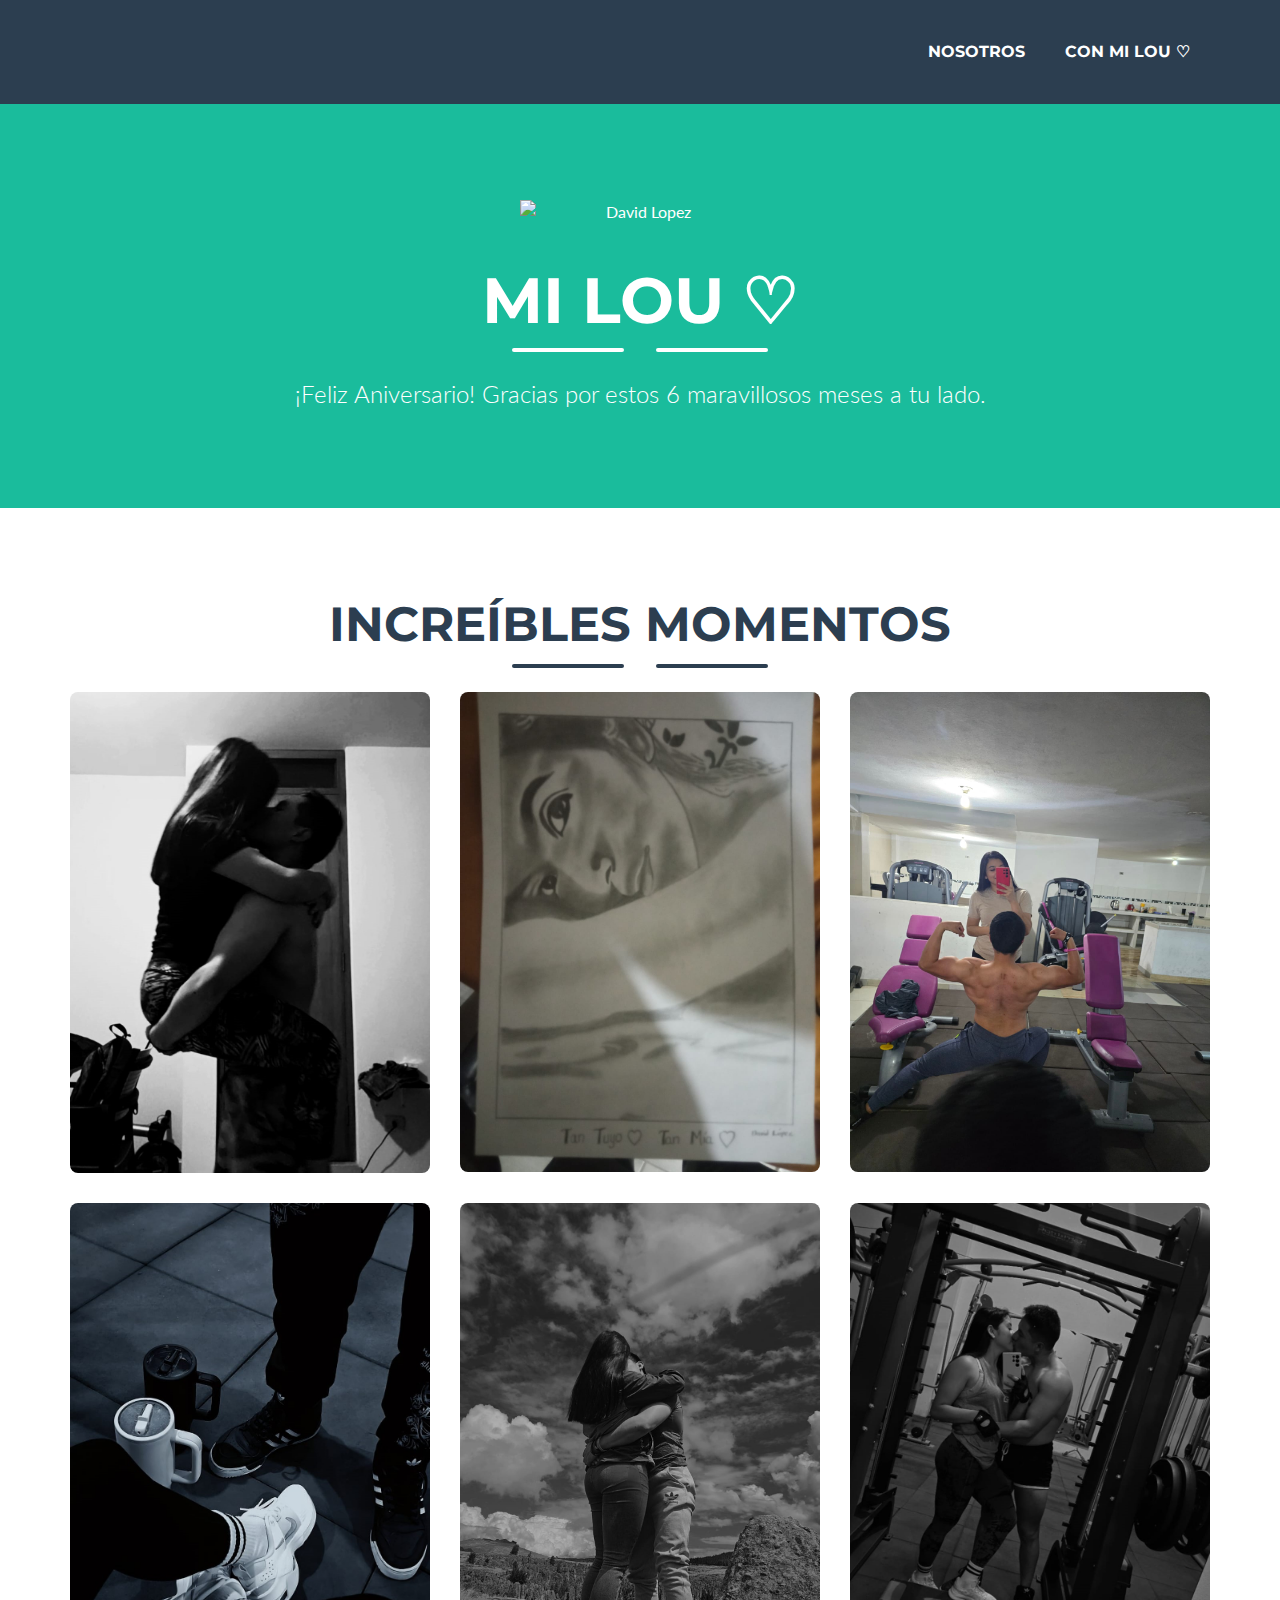
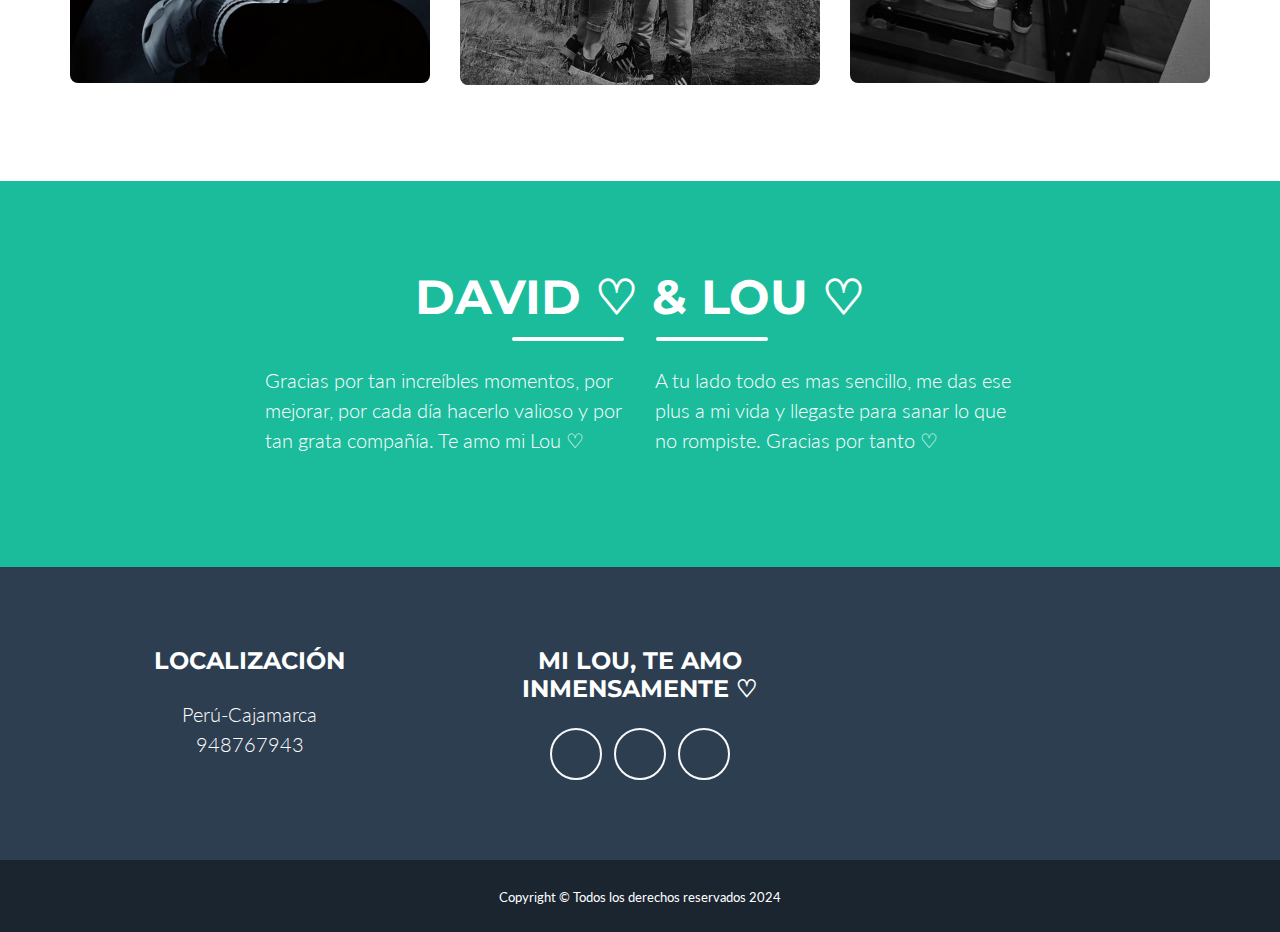
==== index.html @ d14ca283 "Mi Lou" ====
<!DOCTYPE html>
<html>

<head>
    <meta charset="utf-8">
    <meta http-equiv="X-UA-Compatible" content="IE=edge">
    <title>Mi Lou ♡</title>
    <meta name="author" content="David Lopez">
    <meta name="description" content="Website para la Asignatura de Ingenieria Web">
    <meta name="viewport" content="width=device-width, initial-scale=1">
    <link rel="stylesheet" href="css//miestilo.css">

    <link rel="stylesheet" href="https://use.fontawesome.com/releases/v5.8.2/css/all.css" integrity="sha384-oS3vJWv+0UjzBfQzYUhtDYW+Pj2yciDJxpsK1OYPAYjqT085Qq/1cq5FLXAZQ7Ay" crossorigin="anonymous">
    <link href="vendor/fontawesome-free/css/all.min.css" rel="stylesheet" type="text/css">
    <link href="https://fonts.googleapis.com/css?family=Montserrat:400,700" rel="stylesheet" type="text/css">
    <link href="https://fonts.googleapis.com/css?family=Lato:400,700,400italic,700italic" rel="stylesheet" type="text/css">


</head>

<body id="page-top">
    <!-- Navigation -->
    <nav class="navbar navbar-expand-lg bg-secondary text-uppercase fixed-top" id="mainNav">
        <div class="container">
            <button class="navbar-toggler navbar-toggler-right text-uppercase font-weight-bold bg-primary text-white rounded" type="button" data-toggle="collapse" data-target="#navbarResponsive" aria-controls="navbarResponsive" aria-expanded="false" aria-label="Toggle navigation">
            Menu
            <i class="fas fa-bars"></i>
          </button>
            <div class="collapse navbar-collapse" id="navbarResponsive">
                <ul class="navbar-nav ml-auto">
                    <li class="nav-item mx-0 mx-lg-1">
                        <a class="nav-link py-3 px-0 px-lg-3 rounded js-scroll-trigger" href="index.html">Nosotros</a>
                    </li>
                    <li class="nav-item mx-0 mx-lg-1">
                        <a class="nav-link py-3 px-0 px-lg-3 rounded js-scroll-trigger" href="sites.html">Con mi Lou ♡</a>
                    </li>
                </ul>
            </div>
        </div>
    </nav>

    <!-- Masthead -->
    <header class="masthead bg-primary text-white text-center">
        <div class="container d-flex align-items-center flex-column">

            <!-- Masthead Avatar Image -->
            <img class="masthead-avatar mb-5" src="images/MiLou.png" alt="David Lopez" title="David Lopez" />

            <!-- Masthead Heading -->
            <h1 class="masthead-heading text-uppercase mb-0">Mi Lou ♡</h1>

            <!-- Icon Divider -->
            <div class="divider-custom divider-light">
                <div class="divider-custom-line"></div>
                <div class="divider-custom-icon">
                    <i class="fas fa-star"></i>
                </div>
                <div class="divider-custom-line"></div>
            </div>

            <!-- Masthead Subheading -->
            <p class="masthead-subheading font-weight-light mb-0">¡Feliz Aniversario! Gracias por estos 6 maravillosos meses a tu lado.</p>

        </div>
    </header>

    <!-- Portfolio Section -->
    <section class="page-section portfolio" id="portfolio">
        <div class="container">

            <!-- Portfolio Section Heading -->
            <h2 class="page-section-heading text-center text-uppercase text-secondary mb-0">Increíbles Momentos</h2>

            <!-- Icon Divider -->
            <div class="divider-custom">
                <div class="divider-custom-line"></div>
                <div class="divider-custom-icon">
                    <i class="fas fa-star"></i>
                </div>
                <div class="divider-custom-line"></div>
            </div>

            <!-- Portfolio Grid Items -->
            <div class="row">

                <!-- Portfolio Item 1 -->
                <div class="col-md-6 col-lg-4">
                    <div class="portfolio-item mx-auto" data-toggle="modal" data-target="#portfolioModal1">
                        <div class="portfolio-item-caption d-flex align-items-center justify-content-center h-100 w-100">
                            <div class="portfolio-item-caption-content text-center text-white">
                                <i class="fas fa-plus fa-3x"></i>
                            </div>
                        </div>
                        <img class="img-fluid" src="images/portfolio/17.jpeg" alt="">
                    </div>
                </div>

                <!-- Portfolio Item 2 -->
                <div class="col-md-6 col-lg-4">
                    <div class="portfolio-item mx-auto" data-toggle="modal" data-target="#portfolioModal2">
                        <div class="portfolio-item-caption d-flex align-items-center justify-content-center h-100 w-100">
                            <div class="portfolio-item-caption-content text-center text-white">
                                <i class="fas fa-plus fa-3x"></i>
                            </div>
                        </div>
                        <img class="img-fluid" src="images/portfolio/21.jpeg" alt="">
                    </div>
                </div>

                <!-- Portfolio Item 3 -->
                <div class="col-md-6 col-lg-4">
                    <div class="portfolio-item mx-auto" data-toggle="modal" data-target="#portfolioModal3">
                        <div class="portfolio-item-caption d-flex align-items-center justify-content-center h-100 w-100">
                            <div class="portfolio-item-caption-content text-center text-white">
                                <i class="fas fa-plus fa-3x"></i>
                            </div>
                        </div>
                        <img class="img-fluid" src="images/portfolio/19.jpeg" alt="">
                    </div>
                </div>

                <!-- Portfolio Item 4 -->
                <div class="col-md-6 col-lg-4">
                    <div class="portfolio-item mx-auto" data-toggle="modal" data-target="#portfolioModal4">
                        <div class="portfolio-item-caption d-flex align-items-center justify-content-center h-100 w-100">
                            <div class="portfolio-item-caption-content text-center text-white">
                                <i class="fas fa-plus fa-3x"></i>
                            </div>
                        </div>
                        <img class="img-fluid" src="images/portfolio/12.jpeg" alt="">
                    </div>
                </div>

                <!-- Portfolio Item 5 -->
                <div class="col-md-6 col-lg-4">
                    <div class="portfolio-item mx-auto" data-toggle="modal" data-target="#portfolioModal5">
                        <div class="portfolio-item-caption d-flex align-items-center justify-content-center h-100 w-100">
                            <div class="portfolio-item-caption-content text-center text-white">
                                <i class="fas fa-plus fa-3x"></i>
                            </div>
                        </div>
                        <img class="img-fluid" src="images/portfolio/20.jpeg" alt="">
                    </div>
                </div>

                <!-- Portfolio Item 6 -->
                <div class="col-md-6 col-lg-4">
                    <div class="portfolio-item mx-auto" data-toggle="modal" data-target="#portfolioModal6">
                        <div class="portfolio-item-caption d-flex align-items-center justify-content-center h-100 w-100">
                            <div class="portfolio-item-caption-content text-center text-white">
                                <i class="fas fa-plus fa-3x"></i>
                            </div>
                        </div>
                        <img class="img-fluid" src="images/portfolio/14.jpeg" alt="">
                    </div>
                </div>

            </div>
            <!-- /.row -->

        </div>
    </section>

    <!-- About Section -->
    <section class="page-section bg-primary text-white mb-0" id="about">
        <div class="container">

            <!-- About Section Heading -->
            <h2 class="page-section-heading text-center text-uppercase text-white">David ♡ & Lou ♡</h2>

            <!-- Icon Divider -->
            <div class="divider-custom divider-light">
                <div class="divider-custom-line"></div>
                <div class="divider-custom-icon">
                    <i class="fas fa-star"></i>
                </div>
                <div class="divider-custom-line"></div>
            </div>

            <!-- About Section Content -->
            <div class="row">
                <div class="col-lg-4 ml-auto">
                    <p class="lead">Gracias por tan increíbles momentos, por mejorar, por cada día hacerlo valioso y por tan grata compañía. Te amo mi Lou ♡</p>
                </div>
                <div class="col-lg-4 mr-auto">
                    <p class="lead">A tu lado todo es mas sencillo, me das ese plus a mi vida y llegaste para sanar lo que no rompiste. Gracias por tanto ♡</p>
                </div>
            </div>
        </div>
    </section>

    <!-- Footer -->
    <footer class="footer text-center">
        <div class="container">
            <div class="row">

                <!-- Footer Location -->
                <div class="col-lg-4 mb-5 mb-lg-0">
                    <h4 class="text-uppercase mb-4">Localización</h4>
                    <p class="lead mb-0"> <i class="fas fa-map-marker-alt"></i> Perú-Cajamarca
                        <br>948767943</p>
                </div>

                <!-- Footer Social Icons -->
                <div class="col-lg-4 mb-5 mb-lg-0">
                    <h4 class="text-uppercase mb-4">Mi Lou, te amo inmensamente ♡</h4>
                    <a class="btn btn-outline-light btn-social mx-1" href="https://www.facebook.com/share/129z2Wf9Nap/" target="_blank">
                        <i class="fab fa-fw fa-facebook-f"></i>
                    </a>
                    <a class="btn btn-outline-light btn-social mx-1" href="https://www.instagram.com/iamdavelopez/profilecard/?igsh=Zzk2NTEyMWI1aG9h" target="_blank">
                        <i class="fab fa-instagram"></i>
                    </a>
                    <a class="btn btn-outline-light btn-social mx-1" href="https://wa.link/knkn4i" target="_blank">
                        <i class="fab fa-whatsapp"></i>
                    </a>

                </div>
            </div>
        </div>
    </footer>

    <!-- Copyright Section -->
    <section class="copyright py-4 text-center text-white">
        <div class="container">
            <small> Copyright &copy; Todos los derechos reservados 2024</small>
        </div>
    </section>

    <!-- Scroll to Top Button (Only visible on small and extra-small screen sizes) -->
    <div class="scroll-to-top d-lg-none position-fixed ">
        <a class="js-scroll-trigger d-block text-center text-white rounded" href="#page-top">
            <i class="fa fa-chevron-up"></i>
        </a>
    </div>

    <!-- Portfolio Modals -->

    <!-- Portfolio Modal 1 -->
    <div class="portfolio-modal modal fade" id="portfolioModal1" tabindex="-1" role="dialog" aria-labelledby="portfolioModal1Label" aria-hidden="true">
        <div class="modal-dialog modal-xl" role="document">
            <div class="modal-content">
                <button type="button" class="close" data-dismiss="modal" aria-label="Close">
              <span aria-hidden="true">
                <i class="fas fa-times"></i>
              </span>
            </button>
                <div class="modal-body text-center">
                    <div class="container">
                        <div class="row justify-content-center">
                            <div class="col-lg-8">
                                <!-- Portfolio Modal - Title -->
                                <h2 class="portfolio-modal-title text-secondary text-uppercase mb-0">Nuestros momentos</h2>
                                <!-- Icon Divider -->
                                <div class="divider-custom">
                                    <div class="divider-custom-line"></div>
                                    <div class="divider-custom-icon">
                                        <i class="fas fa-star"></i>
                                    </div>
                                    <div class="divider-custom-line"></div>
                                </div>
                                <!-- Portfolio Modal - Image -->
                                <img class="img-fluid rounded mb-5" src="images/portfolio/one.jpeg">
                                <!-- Portfolio Modal - Text -->
                                <p class="mb-5">Llegaste a mi vida para hacerme recordar lo que siempre fuí y te lo agradezco infinitamente, eres lo mas maravilloso que tengo, gracias por hacerme sentir tan especial y por dejarme ser parte de tu vida, el camino es largo pero hagamoslo realidad ♡</p>
                                <button class="btn btn-primary" href="#" data-dismiss="modal">
                      <i class="fas fa-times fa-fw"></i>
                      Close Window
                    </button>
                            </div>
                        </div>
                    </div>
                </div>
            </div>
        </div>
    </div>

    <!-- Portfolio Modal 2 -->
    <div class="portfolio-modal modal fade" id="portfolioModal2" tabindex="-1" role="dialog" aria-labelledby="portfolioModal2Label" aria-hidden="true">
        <div class="modal-dialog modal-xl" role="document">
            <div class="modal-content">
                <button type="button" class="close" data-dismiss="modal" aria-label="Close">
              <span aria-hidden="true">
                <i class="fas fa-times"></i>
              </span>
            </button>
                <div class="modal-body text-center">
                    <div class="container">
                        <div class="row justify-content-center">
                            <div class="col-lg-8">
                                <!-- Portfolio Modal - Title -->
                                <h2 class="portfolio-modal-title text-secondary text-uppercase mb-0">Tu mi fuente de inspiracion</h2>
                                <!-- Icon Divider -->
                                <div class="divider-custom">
                                    <div class="divider-custom-line"></div>
                                    <div class="divider-custom-icon">
                                        <i class="fas fa-star"></i>
                                    </div>
                                    <div class="divider-custom-line"></div>
                                </div>
                                <!-- Portfolio Modal - Image -->
                                <img class="img-fluid rounded mb-5" src="images/portfolio/two.jpeg" alt="">
                                <!-- Portfolio Modal - Text -->
                                <p class="mb-5">Gracias por ser la mujer que me motiva a ser mejor persona, mejor ser humano, contigo todo me parece sencillo, fácil. Me siento indestructible y con muchas ganas de mejorar en todo aspecto, tu eres mi fuente de inspiración mi Lou ♡</p>
                                <button class="btn btn-primary" href="#" data-dismiss="modal">
                      <i class="fas fa-times fa-fw"></i>
                      Close Window
                    </button>
                            </div>
                        </div>
                    </div>
                </div>
            </div>
        </div>
    </div>

    <!-- Portfolio Modal 3 -->
    <div class="portfolio-modal modal fade" id="portfolioModal3" tabindex="-1" role="dialog" aria-labelledby="portfolioModal3Label" aria-hidden="true">
        <div class="modal-dialog modal-xl" role="document">
            <div class="modal-content">
                <button type="button" class="close" data-dismiss="modal" aria-label="Close">
              <span aria-hidden="true">
                <i class="fas fa-times"></i>
              </span>
            </button>
                <div class="modal-body text-center">
                    <div class="container">
                        <div class="row justify-content-center">
                            <div class="col-lg-8">
                                <!-- Portfolio Modal - Title -->
                                <h2 class="portfolio-modal-title text-secondary text-uppercase mb-0">Entrenar juntos </h2>
                                <!-- Icon Divider -->
                                <div class="divider-custom">
                                    <div class="divider-custom-line"></div>
                                    <div class="divider-custom-icon">
                                        <i class="fas fa-star"></i>
                                    </div>
                                    <div class="divider-custom-line"></div>
                                </div>
                                <!-- Portfolio Modal - Image -->
                                <img class="img-fluid rounded mb-5" src="images/portfolio/13.jpeg" alt="">
                                <!-- Portfolio Modal - Text -->
                                <p class="mb-5">Nuestro mayor leguaje de amor es apoyarnos en cada entrenamiento, sacar esa repeticion extra, exigirnos para dar lo mejor de nosotros, 
                                    cuidar al máximo la técnica de nuestros ejercicios para que cada día que pasa obtengamos esos resultados tan ansiados y nos miremos en el espejo 
                                    orgullosos de lo que estamos consiguiendo. Por mas infinito meses de entrenamiento a tu lado mi bebé ♡</p>
                                <button class="btn btn-primary" href="#" data-dismiss="modal">
                      <i class="fas fa-times fa-fw"></i>
                      Close Window
                    </button>
                            </div>
                        </div>
                    </div>
                </div>
            </div>
        </div>
    </div>

    <!-- Portfolio Modal 4 -->
    <div class="portfolio-modal modal fade" id="portfolioModal4" tabindex="-1" role="dialog" aria-labelledby="portfolioModal4Label" aria-hidden="true">
        <div class="modal-dialog modal-xl" role="document">
            <div class="modal-content">
                <button type="button" class="close" data-dismiss="modal" aria-label="Close">
              <span aria-hidden="true">
                <i class="fas fa-times"></i>
              </span>
            </button>
                <div class="modal-body text-center">
                    <div class="container">
                        <div class="row justify-content-center">
                            <div class="col-lg-8">
                                <!-- Portfolio Modal - Title -->
                                <h2 class="portfolio-modal-title text-secondary text-uppercase mb-0">Nuestras conversaciones </h2>
                                <!-- Icon Divider -->
                                <div class="divider-custom">
                                    <div class="divider-custom-line"></div>
                                    <div class="divider-custom-icon">
                                        <i class="fas fa-star"></i>
                                    </div>
                                    <div class="divider-custom-line"></div>
                                </div>
                                <!-- Portfolio Modal - Image -->
                                <img class="img-fluid rounded mb-5" src="images/portfolio/three.jpeg" alt="">
                                <!-- Portfolio Modal - Text -->
                                <p class="mb-5">Hablar contigo es paz y tranqulidad para el alma, ver como vamos consiguiendo esa 
                                    confianza para hablar de absolutamente todo, reirnos y sobre todo manejar de la mejor manera 
                                nuestros mini problemas, siempre te pediré que hables conmigo, que no te aisles, al contrario yo 
                            estaré siempre para escucharte, para explicarte absolutamente todo, quiero que tengas esa paz, esa tranquilidad
                        y ese buen humor que te caracteriza, merecemos muchas cosas bonitas, porque las buenas personas como nosotros
                    tambien merecemos ser felices ♡</p>
                                <button class="btn btn-primary" href="#" data-dismiss="modal">
                      <i class="fas fa-times fa-fw"></i>
                      Close Window
                    </button>
                            </div>
                        </div>
                    </div>
                </div>
            </div>
        </div>
    </div>

    <!-- Portfolio Modal 5 -->
    <div class="portfolio-modal modal fade" id="portfolioModal5" tabindex="-1" role="dialog" aria-labelledby="portfolioModal5Label" aria-hidden="true">
        <div class="modal-dialog modal-xl" role="document">
            <div class="modal-content">
                <button type="button" class="close" data-dismiss="modal" aria-label="Close">
              <span aria-hidden="true">
                <i class="fas fa-times"></i>
              </span>
            </button>
                <div class="modal-body text-center">
                    <div class="container">
                        <div class="row justify-content-center">
                            <div class="col-lg-8">
                                <!-- Portfolio Modal - Title -->
                                <h2 class="portfolio-modal-title text-secondary text-uppercase mb-0">Nuestros Paseos</h2>
                                <!-- Icon Divider -->
                                <div class="divider-custom">
                                    <div class="divider-custom-line"></div>
                                    <div class="divider-custom-icon">
                                        <i class="fas fa-star"></i>
                                    </div>
                                    <div class="divider-custom-line"></div>
                                </div>
                                <!-- Portfolio Modal - Image -->
                                <img class="img-fluid rounded mb-5" src="images/portfolio/four.jpeg" alt="">
                                <!-- Portfolio Modal - Text -->
                                <p class="mb-5">Cada lugar al que fuimos significa para mí un recuerdo imborrable en mi corazón, cada locura, Cada
                                    momento único y especial a tu lado es un regalo de la vida el cual aprecio y valoro, te amo,
                                gracias por tantos recuerdos bonitos y llenos de aventuras a tu lado y sé que se vendran mas momentos, mas lugares 
                                y mas destinos por conocer ♡</p>
                                <button class="btn btn-primary" href="#" data-dismiss="modal">
                      <i class="fas fa-times fa-fw"></i>
                      Close Window
                    </button>
                            </div>
                        </div>
                    </div>
                </div>
            </div>
        </div>
    </div>

    <!-- Portfolio Modal 6 -->
    <div class="portfolio-modal modal fade" id="portfolioModal6" tabindex="-1" role="dialog" aria-labelledby="portfolioModal6Label" aria-hidden="true">
        <div class="modal-dialog modal-xl" role="document">
            <div class="modal-content">
                <button type="button" class="close" data-dismiss="modal" aria-label="Close">
              <span aria-hidden="true">
                <i class="fas fa-times"></i>
              </span>
            </button>
                <div class="modal-body text-center">
                    <div class="container">
                        <div class="row justify-content-center">
                            <div class="col-lg-8">
                                <!-- Portfolio Modal - Title -->
                                <h2 class="portfolio-modal-title text-secondary text-uppercase mb-0">Somos un equipo</h2>
                                <!-- Icon Divider -->
                                <div class="divider-custom">
                                    <div class="divider-custom-line"></div>
                                    <div class="divider-custom-icon">
                                        <i class="fas fa-star"></i>
                                    </div>
                                    <div class="divider-custom-line"></div>
                                </div>
                                <!-- Portfolio Modal - Image -->
                                <img class="img-fluid rounded mb-5" src="images/portfolio/11.jpeg" alt="">
                                <!-- Portfolio Modal - Text -->
                                <p class="mb-5">Siempre tengamos presente que estaremos para apoyarnos, para motivarnos, para ser el lugar 
                                    seguro del otro, contarnos nuestros problemas, lo que nos aqueja, nuestros mayores miedos, eso nos ayudara 
                                    a no solo estar en los buenos momentos sino tambien en los malos y que la conexion y el vínculo sea mas fuerte.
                                    Gracias por a pesar de todo aún confiar en mí y por el increible e indestructible equipo que formamos, te amo 
                                    hoy y simpre mi amorcito ♡
                                </p>
                                <button class="btn btn-primary" href="#" data-dismiss="modal">
                      <i class="fas fa-times fa-fw"></i>
                      Close Window
                    </button>
                            </div>
                        </div>
                    </div>
                </div>
            </div>
        </div>
    </div>

    <!-- Bootstrap core JavaScript -->
    <script src="vendor/jquery/jquery.min.js"></script>
    <script src="vendor/bootstrap/js/bootstrap.bundle.min.js"></script>

    <!-- Plugin JavaScript -->
    <script src="vendor/jquery-easing/jquery.easing.min.js"></script>

    <!-- Contact Form JavaScript -->
    <script src="js/jqBootstrapValidation.js"></script>
    <script src="js/contact_me.js"></script>

    <!-- Custom scripts for this template -->
    <script src="js/freelancer.min.js"></script>
</body>

</html>
---- css/miestilo.css ----
:root {
    --blue: #007bff;
    --indigo: #6610f2;
    --purple: #6f42c1;
    --pink: #e83e8c;
    --red: #dc3545;
    --orange: #fd7e14;
    --yellow: #ffc107;
    --green: #28a745;
    --teal: #1abc9c;
    --cyan: #17a2b8;
    --white: #fff;
    --gray: #6c757d;
    --gray-dark: #343a40;
    --primary: #1abc9c;
    --secondary: #2c3e50;
    --success: #28a745;
    --info: #17a2b8;
    --warning: #ffc107;
    --danger: #dc3545;
    --light: #f8f9fa;
    --dark: #343a40;
    --breakpoint-xs: 0;
    --breakpoint-sm: 576px;
    --breakpoint-md: 768px;
    --breakpoint-lg: 992px;
    --breakpoint-xl: 1200px;
    --font-family-sans-serif: "Lato", -apple-system, BlinkMacSystemFont, "Segoe UI", Roboto, "Helvetica Neue", Arial, "Noto Sans", sans-serif, "Apple Color Emoji", "Segoe UI Emoji", "Segoe UI Symbol", "Noto Color Emoji";
    --font-family-monospace: SFMono-Regular, Menlo, Monaco, Consolas, "Liberation Mono", "Courier New", monospace;
}

*,
*::after,
*::before {
    box-sizing: border-box;
    -webkit-box-sizing: border-box;
}

body,
html {
    width: 100%;
    height: 100%;
    padding: 0px;
    margin: 0px;
}

html {
    font-family: sans-serif;
    line-height: 1.15;
    -webkit-text-size-adjust: 100%;
    -webkit-tap-highlight-color: rgba(0, 0, 0, 0);
}

article,
aside,
figcaption,
figure,
footer,
header,
hgroup,
main,
nav,
section {
    display: block;
}

body {
    margin: 0;
    font-family: "Lato", -apple-system, BlinkMacSystemFont, "Segoe UI", Roboto, "Helvetica Neue", Arial, "Noto Sans", sans-serif, "Apple Color Emoji", "Segoe UI Emoji", "Segoe UI Symbol", "Noto Color Emoji";
    font-size: 1rem;
    font-weight: 400;
    line-height: 1.5;
    color: #212529;
    text-align: left;
    background-color: #fff;
}

[tabindex="-1"]:focus {
    outline: 0 !important;
}

hr {
    -webkit-box-sizing: content-box;
    box-sizing: content-box;
    height: 0;
    overflow: visible;
}

h1,
h2,
h3,
h4,
h5,
h6 {
    margin-top: 0;
    margin-bottom: 0.5rem;
}

p {
    margin-top: 0;
    margin-bottom: 1rem;
}

abbr[title],
abbr[data-original-title] {
    text-decoration: underline;
    -webkit-text-decoration: underline dotted;
    text-decoration: underline dotted;
    cursor: help;
    border-bottom: 0;
    -webkit-text-decoration-skip-ink: none;
    text-decoration-skip-ink: none;
}

address {
    margin-bottom: 1rem;
    font-style: normal;
    line-height: inherit;
}

ol,
ul,
dl {
    margin-top: 0;
    margin-bottom: 1rem;
}

ol ol,
ul ul,
ol ul,
ul ol {
    margin-bottom: 0;
}

dt {
    font-weight: 700;
}

dd {
    margin-bottom: .5rem;
    margin-left: 0;
}

blockquote {
    margin: 0 0 1rem;
}

b,
strong {
    font-weight: bolder;
}

small {
    font-size: 80%;
}

sub,
sup {
    position: relative;
    font-size: 75%;
    line-height: 0;
    vertical-align: baseline;
}

sub {
    bottom: -.25em;
}

sup {
    top: -.5em;
}

a {
    color: #1abc9c;
    text-decoration: none;
    background-color: transparent;
}

a:hover {
    color: #117964;
    text-decoration: underline;
}

a:not([href]):not([tabindex]) {
    color: inherit;
    text-decoration: none;
}

a:not([href]):not([tabindex]):hover,
a:not([href]):not([tabindex]):focus {
    color: inherit;
    text-decoration: none;
}

a:not([href]):not([tabindex]):focus {
    outline: 0;
}

pre,
code,
kbd,
samp {
    font-family: SFMono-Regular, Menlo, Monaco, Consolas, "Liberation Mono", "Courier New", monospace;
    font-size: 1em;
}

pre {
    margin-top: 0;
    margin-bottom: 1rem;
    overflow: auto;
}

figure {
    margin: 0 0 1rem;
}

img {
    vertical-align: middle;
    border-style: none;
}

svg {
    overflow: hidden;
    vertical-align: middle;
}

table {
    border-collapse: collapse;
}

caption {
    padding-top: 0.75rem;
    padding-bottom: 0.75rem;
    color: #6c757d;
    text-align: left;
    caption-side: bottom;
}

th {
    text-align: inherit;
}

label {
    display: inline-block;
    margin-bottom: 0.5rem;
}

button {
    border-radius: 0;
}

button:focus {
    outline: 1px dotted;
    outline: 5px auto -webkit-focus-ring-color;
}

input,
button,
select,
optgroup,
textarea {
    margin: 0;
    font-family: inherit;
    font-size: inherit;
    line-height: inherit;
}

button,
input {
    overflow: visible;
}

button,
select {
    text-transform: none;
}

select {
    word-wrap: normal;
}

button,
[type="button"],
[type="reset"],
[type="submit"] {
    -webkit-appearance: button;
}

button:not(:disabled),
[type="button"]:not(:disabled),
[type="reset"]:not(:disabled),
[type="submit"]:not(:disabled) {
    cursor: pointer;
}

button::-moz-focus-inner,
[type="button"]::-moz-focus-inner,
[type="reset"]::-moz-focus-inner,
[type="submit"]::-moz-focus-inner {
    padding: 0;
    border-style: none;
}

input[type="radio"],
input[type="checkbox"] {
    -webkit-box-sizing: border-box;
    box-sizing: border-box;
    padding: 0;
}

input[type="date"],
input[type="time"],
input[type="datetime-local"],
input[type="month"] {
    -webkit-appearance: listbox;
}

textarea {
    overflow: auto;
    resize: vertical;
}

fieldset {
    min-width: 0;
    padding: 0;
    margin: 0;
    border: 0;
}

legend {
    display: block;
    width: 100%;
    max-width: 100%;
    padding: 0;
    margin-bottom: .5rem;
    font-size: 1.5rem;
    line-height: inherit;
    color: inherit;
    white-space: normal;
}

progress {
    vertical-align: baseline;
}

[type="number"]::-webkit-inner-spin-button,
[type="number"]::-webkit-outer-spin-button {
    height: auto;
}

[type="search"] {
    outline-offset: -2px;
    -webkit-appearance: none;
}

[type="search"]::-webkit-search-decoration {
    -webkit-appearance: none;
}

 ::-webkit-file-upload-button {
    font: inherit;
    -webkit-appearance: button;
}

output {
    display: inline-block;
}

summary {
    display: list-item;
    cursor: pointer;
}

template {
    display: none;
}

[hidden] {
    display: none !important;
}

h1,
h2,
h3,
h4,
h5,
h6,
.h1,
.h2,
.h3,
.h4,
.h5,
.h6 {
    margin-bottom: 0.5rem;
    font-family: "Montserrat", -apple-system, BlinkMacSystemFont, "Segoe UI", Roboto, "Helvetica Neue", Arial, "Noto Sans", sans-serif, "Apple Color Emoji", "Segoe UI Emoji", "Segoe UI Symbol", "Noto Color Emoji";
    font-weight: 700;
    line-height: 1.2;
}

h1,
.h1 {
    font-size: 2.5rem;
}

h2,
.h2 {
    font-size: 2rem;
}

h3,
.h3 {
    font-size: 1.75rem;
}

h4,
.h4 {
    font-size: 1.5rem;
}

h5,
.h5 {
    font-size: 1.25rem;
}

h6,
.h6 {
    font-size: 1rem;
}

.lead {
    font-size: 1.25rem;
    font-weight: 300;
}

.display-1 {
    font-size: 6rem;
    font-weight: 300;
    line-height: 1.2;
}

.display-2 {
    font-size: 5.5rem;
    font-weight: 300;
    line-height: 1.2;
}

.display-3 {
    font-size: 4.5rem;
    font-weight: 300;
    line-height: 1.2;
}

.display-4 {
    font-size: 3.5rem;
    font-weight: 300;
    line-height: 1.2;
}

hr {
    margin-top: 1rem;
    margin-bottom: 1rem;
    border: 0;
    border-top: 0.125rem solid rgba(0, 0, 0, 0.1);
}

small,
.small {
    font-size: 80%;
    font-weight: 400;
}

mark,
.mark {
    padding: 0.2em;
    background-color: #fcf8e3;
}

.list-unstyled {
    padding-left: 0;
    list-style: none;
}

.list-inline {
    padding-left: 0;
    list-style: none;
}

.list-inline-item {
    display: inline-block;
}

.list-inline-item:not(:last-child) {
    margin-right: 0.5rem;
}

.initialism {
    font-size: 90%;
    text-transform: uppercase;
}

.blockquote {
    margin-bottom: 1rem;
    font-size: 1.25rem;
}

.blockquote-footer {
    display: block;
    font-size: 80%;
    color: #6c757d;
}

.blockquote-footer::before {
    content: "\2014\00A0";
}

.img-fluid {
    max-width: 100%;
    height: auto;
}

.img-thumbnail {
    padding: 0.25rem;
    background-color: #fff;
    border: 0.125rem solid #dee2e6;
    border-radius: 0.5rem;
    max-width: 100%;
    height: auto;
}

.figure {
    display: inline-block;
}

.figure-img {
    margin-bottom: 0.5rem;
    line-height: 1;
}

.figure-caption {
    font-size: 90%;
    color: #6c757d;
}

code {
    font-size: 87.5%;
    color: #e83e8c;
    word-break: break-word;
}

a>code {
    color: inherit;
}

kbd {
    padding: 0.2rem 0.4rem;
    font-size: 87.5%;
    color: #fff;
    background-color: #212529;
    border-radius: 0.25rem;
}

kbd kbd {
    padding: 0;
    font-size: 100%;
    font-weight: 700;
}

pre {
    display: block;
    font-size: 87.5%;
    color: #212529;
}

pre code {
    font-size: inherit;
    color: inherit;
    word-break: normal;
}

.pre-scrollable {
    max-height: 340px;
    overflow-y: scroll;
}

.container {
    width: 100%;
    padding-right: 15px;
    padding-left: 15px;
    margin-right: auto;
    margin-left: auto;
}

@media (min-width: 576px) {
    .container {
        max-width: 540px;
    }
}

@media (min-width: 768px) {
    .container {
        max-width: 720px;
    }
}

@media (min-width: 992px) {
    .container {
        max-width: 960px;
    }
}

@media (min-width: 1200px) {
    .container {
        max-width: 1140px;
    }
}

.container-fluid {
    width: 100%;
    padding-right: 15px;
    padding-left: 15px;
    margin-right: auto;
    margin-left: auto;
}

.row {
    display: -webkit-box;
    display: -ms-flexbox;
    display: flex;
    -ms-flex-wrap: wrap;
    flex-wrap: wrap;
    margin-right: -15px;
    margin-left: -15px;
}

.no-gutters {
    margin-right: 0;
    margin-left: 0;
}

.no-gutters>.col,
.no-gutters>[class*="col-"] {
    padding-right: 0;
    padding-left: 0;
}

.col-1,
.col-2,
.col-3,
.col-4,
.col-5,
.col-6,
.col-7,
.col-8,
.col-9,
.col-10,
.col-11,
.col-12,
.col,
.col-auto,
.col-sm-1,
.col-sm-2,
.col-sm-3,
.col-sm-4,
.col-sm-5,
.col-sm-6,
.col-sm-7,
.col-sm-8,
.col-sm-9,
.col-sm-10,
.col-sm-11,
.col-sm-12,
.col-sm,
.col-sm-auto,
.col-md-1,
.col-md-2,
.col-md-3,
.col-md-4,
.col-md-5,
.col-md-6,
.col-md-7,
.col-md-8,
.col-md-9,
.col-md-10,
.col-md-11,
.col-md-12,
.col-md,
.col-md-auto,
.col-lg-1,
.col-lg-2,
.col-lg-3,
.col-lg-4,
.col-lg-5,
.col-lg-6,
.col-lg-7,
.col-lg-8,
.col-lg-9,
.col-lg-10,
.col-lg-11,
.col-lg-12,
.col-lg,
.col-lg-auto,
.col-xl-1,
.col-xl-2,
.col-xl-3,
.col-xl-4,
.col-xl-5,
.col-xl-6,
.col-xl-7,
.col-xl-8,
.col-xl-9,
.col-xl-10,
.col-xl-11,
.col-xl-12,
.col-xl,
.col-xl-auto {
    position: relative;
    width: 100%;
    padding-right: 15px;
    padding-left: 15px;
}

.col {
    -ms-flex-preferred-size: 0;
    flex-basis: 0;
    -webkit-box-flex: 1;
    -ms-flex-positive: 1;
    flex-grow: 1;
    max-width: 100%;
}

.col-auto {
    -webkit-box-flex: 0;
    -ms-flex: 0 0 auto;
    flex: 0 0 auto;
    width: auto;
    max-width: 100%;
}

.col-1 {
    -webkit-box-flex: 0;
    -ms-flex: 0 0 8.33333%;
    flex: 0 0 8.33333%;
    max-width: 8.33333%;
}

.col-2 {
    -webkit-box-flex: 0;
    -ms-flex: 0 0 16.66667%;
    flex: 0 0 16.66667%;
    max-width: 16.66667%;
}

.col-3 {
    -webkit-box-flex: 0;
    -ms-flex: 0 0 25%;
    flex: 0 0 25%;
    max-width: 25%;
}

.col-4 {
    -webkit-box-flex: 0;
    -ms-flex: 0 0 33.33333%;
    flex: 0 0 33.33333%;
    max-width: 33.33333%;
}

.col-5 {
    -webkit-box-flex: 0;
    -ms-flex: 0 0 41.66667%;
    flex: 0 0 41.66667%;
    max-width: 41.66667%;
}

.col-6 {
    -webkit-box-flex: 0;
    -ms-flex: 0 0 50%;
    flex: 0 0 50%;
    max-width: 50%;
}

.col-7 {
    -webkit-box-flex: 0;
    -ms-flex: 0 0 58.33333%;
    flex: 0 0 58.33333%;
    max-width: 58.33333%;
}

.col-8 {
    -webkit-box-flex: 0;
    -ms-flex: 0 0 66.66667%;
    flex: 0 0 66.66667%;
    max-width: 66.66667%;
}

.col-9 {
    -webkit-box-flex: 0;
    -ms-flex: 0 0 75%;
    flex: 0 0 75%;
    max-width: 75%;
}

.col-10 {
    -webkit-box-flex: 0;
    -ms-flex: 0 0 83.33333%;
    flex: 0 0 83.33333%;
    max-width: 83.33333%;
}

.col-11 {
    -webkit-box-flex: 0;
    -ms-flex: 0 0 91.66667%;
    flex: 0 0 91.66667%;
    max-width: 91.66667%;
}

.col-12 {
    -webkit-box-flex: 0;
    -ms-flex: 0 0 100%;
    flex: 0 0 100%;
    max-width: 100%;
}

.order-first {
    -webkit-box-ordinal-group: 0;
    -ms-flex-order: -1;
    order: -1;
}

.order-last {
    -webkit-box-ordinal-group: 14;
    -ms-flex-order: 13;
    order: 13;
}

.order-0 {
    -webkit-box-ordinal-group: 1;
    -ms-flex-order: 0;
    order: 0;
}

.order-1 {
    -webkit-box-ordinal-group: 2;
    -ms-flex-order: 1;
    order: 1;
}

.order-2 {
    -webkit-box-ordinal-group: 3;
    -ms-flex-order: 2;
    order: 2;
}

.order-3 {
    -webkit-box-ordinal-group: 4;
    -ms-flex-order: 3;
    order: 3;
}

.order-4 {
    -webkit-box-ordinal-group: 5;
    -ms-flex-order: 4;
    order: 4;
}

.order-5 {
    -webkit-box-ordinal-group: 6;
    -ms-flex-order: 5;
    order: 5;
}

.order-6 {
    -webkit-box-ordinal-group: 7;
    -ms-flex-order: 6;
    order: 6;
}

.order-7 {
    -webkit-box-ordinal-group: 8;
    -ms-flex-order: 7;
    order: 7;
}

.order-8 {
    -webkit-box-ordinal-group: 9;
    -ms-flex-order: 8;
    order: 8;
}

.order-9 {
    -webkit-box-ordinal-group: 10;
    -ms-flex-order: 9;
    order: 9;
}

.order-10 {
    -webkit-box-ordinal-group: 11;
    -ms-flex-order: 10;
    order: 10;
}

.order-11 {
    -webkit-box-ordinal-group: 12;
    -ms-flex-order: 11;
    order: 11;
}

.order-12 {
    -webkit-box-ordinal-group: 13;
    -ms-flex-order: 12;
    order: 12;
}

.offset-1 {
    margin-left: 8.33333%;
}

.offset-2 {
    margin-left: 16.66667%;
}

.offset-3 {
    margin-left: 25%;
}

.offset-4 {
    margin-left: 33.33333%;
}

.offset-5 {
    margin-left: 41.66667%;
}

.offset-6 {
    margin-left: 50%;
}

.offset-7 {
    margin-left: 58.33333%;
}

.offset-8 {
    margin-left: 66.66667%;
}

.offset-9 {
    margin-left: 75%;
}

.offset-10 {
    margin-left: 83.33333%;
}

.offset-11 {
    margin-left: 91.66667%;
}

@media (min-width: 576px) {
    .col-sm {
        -ms-flex-preferred-size: 0;
        flex-basis: 0;
        -webkit-box-flex: 1;
        -ms-flex-positive: 1;
        flex-grow: 1;
        max-width: 100%;
    }
    .col-sm-auto {
        -webkit-box-flex: 0;
        -ms-flex: 0 0 auto;
        flex: 0 0 auto;
        width: auto;
        max-width: 100%;
    }
    .col-sm-1 {
        -webkit-box-flex: 0;
        -ms-flex: 0 0 8.33333%;
        flex: 0 0 8.33333%;
        max-width: 8.33333%;
    }
    .col-sm-2 {
        -webkit-box-flex: 0;
        -ms-flex: 0 0 16.66667%;
        flex: 0 0 16.66667%;
        max-width: 16.66667%;
    }
    .col-sm-3 {
        -webkit-box-flex: 0;
        -ms-flex: 0 0 25%;
        flex: 0 0 25%;
        max-width: 25%;
    }
    .col-sm-4 {
        -webkit-box-flex: 0;
        -ms-flex: 0 0 33.33333%;
        flex: 0 0 33.33333%;
        max-width: 33.33333%;
    }
    .col-sm-5 {
        -webkit-box-flex: 0;
        -ms-flex: 0 0 41.66667%;
        flex: 0 0 41.66667%;
        max-width: 41.66667%;
    }
    .col-sm-6 {
        -webkit-box-flex: 0;
        -ms-flex: 0 0 50%;
        flex: 0 0 50%;
        max-width: 50%;
    }
    .col-sm-7 {
        -webkit-box-flex: 0;
        -ms-flex: 0 0 58.33333%;
        flex: 0 0 58.33333%;
        max-width: 58.33333%;
    }
    .col-sm-8 {
        -webkit-box-flex: 0;
        -ms-flex: 0 0 66.66667%;
        flex: 0 0 66.66667%;
        max-width: 66.66667%;
    }
    .col-sm-9 {
        -webkit-box-flex: 0;
        -ms-flex: 0 0 75%;
        flex: 0 0 75%;
        max-width: 75%;
    }
    .col-sm-10 {
        -webkit-box-flex: 0;
        -ms-flex: 0 0 83.33333%;
        flex: 0 0 83.33333%;
        max-width: 83.33333%;
    }
    .col-sm-11 {
        -webkit-box-flex: 0;
        -ms-flex: 0 0 91.66667%;
        flex: 0 0 91.66667%;
        max-width: 91.66667%;
    }
    .col-sm-12 {
        -webkit-box-flex: 0;
        -ms-flex: 0 0 100%;
        flex: 0 0 100%;
        max-width: 100%;
    }
    .order-sm-first {
        -webkit-box-ordinal-group: 0;
        -ms-flex-order: -1;
        order: -1;
    }
    .order-sm-last {
        -webkit-box-ordinal-group: 14;
        -ms-flex-order: 13;
        order: 13;
    }
    .order-sm-0 {
        -webkit-box-ordinal-group: 1;
        -ms-flex-order: 0;
        order: 0;
    }
    .order-sm-1 {
        -webkit-box-ordinal-group: 2;
        -ms-flex-order: 1;
        order: 1;
    }
    .order-sm-2 {
        -webkit-box-ordinal-group: 3;
        -ms-flex-order: 2;
        order: 2;
    }
    .order-sm-3 {
        -webkit-box-ordinal-group: 4;
        -ms-flex-order: 3;
        order: 3;
    }
    .order-sm-4 {
        -webkit-box-ordinal-group: 5;
        -ms-flex-order: 4;
        order: 4;
    }
    .order-sm-5 {
        -webkit-box-ordinal-group: 6;
        -ms-flex-order: 5;
        order: 5;
    }
    .order-sm-6 {
        -webkit-box-ordinal-group: 7;
        -ms-flex-order: 6;
        order: 6;
    }
    .order-sm-7 {
        -webkit-box-ordinal-group: 8;
        -ms-flex-order: 7;
        order: 7;
    }
    .order-sm-8 {
        -webkit-box-ordinal-group: 9;
        -ms-flex-order: 8;
        order: 8;
    }
    .order-sm-9 {
        -webkit-box-ordinal-group: 10;
        -ms-flex-order: 9;
        order: 9;
    }
    .order-sm-10 {
        -webkit-box-ordinal-group: 11;
        -ms-flex-order: 10;
        order: 10;
    }
    .order-sm-11 {
        -webkit-box-ordinal-group: 12;
        -ms-flex-order: 11;
        order: 11;
    }
    .order-sm-12 {
        -webkit-box-ordinal-group: 13;
        -ms-flex-order: 12;
        order: 12;
    }
    .offset-sm-0 {
        margin-left: 0;
    }
    .offset-sm-1 {
        margin-left: 8.33333%;
    }
    .offset-sm-2 {
        margin-left: 16.66667%;
    }
    .offset-sm-3 {
        margin-left: 25%;
    }
    .offset-sm-4 {
        margin-left: 33.33333%;
    }
    .offset-sm-5 {
        margin-left: 41.66667%;
    }
    .offset-sm-6 {
        margin-left: 50%;
    }
    .offset-sm-7 {
        margin-left: 58.33333%;
    }
    .offset-sm-8 {
        margin-left: 66.66667%;
    }
    .offset-sm-9 {
        margin-left: 75%;
    }
    .offset-sm-10 {
        margin-left: 83.33333%;
    }
    .offset-sm-11 {
        margin-left: 91.66667%;
    }
}

@media (min-width: 768px) {
    .col-md {
        -ms-flex-preferred-size: 0;
        flex-basis: 0;
        -webkit-box-flex: 1;
        -ms-flex-positive: 1;
        flex-grow: 1;
        max-width: 100%;
    }
    .col-md-auto {
        -webkit-box-flex: 0;
        -ms-flex: 0 0 auto;
        flex: 0 0 auto;
        width: auto;
        max-width: 100%;
    }
    .col-md-1 {
        -webkit-box-flex: 0;
        -ms-flex: 0 0 8.33333%;
        flex: 0 0 8.33333%;
        max-width: 8.33333%;
    }
    .col-md-2 {
        -webkit-box-flex: 0;
        -ms-flex: 0 0 16.66667%;
        flex: 0 0 16.66667%;
        max-width: 16.66667%;
    }
    .col-md-3 {
        -webkit-box-flex: 0;
        -ms-flex: 0 0 25%;
        flex: 0 0 25%;
        max-width: 25%;
    }
    .col-md-4 {
        -webkit-box-flex: 0;
        -ms-flex: 0 0 33.33333%;
        flex: 0 0 33.33333%;
        max-width: 33.33333%;
    }
    .col-md-5 {
        -webkit-box-flex: 0;
        -ms-flex: 0 0 41.66667%;
        flex: 0 0 41.66667%;
        max-width: 41.66667%;
    }
    .col-md-6 {
        -webkit-box-flex: 0;
        -ms-flex: 0 0 50%;
        flex: 0 0 50%;
        max-width: 50%;
    }
    .col-md-7 {
        -webkit-box-flex: 0;
        -ms-flex: 0 0 58.33333%;
        flex: 0 0 58.33333%;
        max-width: 58.33333%;
    }
    .col-md-8 {
        -webkit-box-flex: 0;
        -ms-flex: 0 0 66.66667%;
        flex: 0 0 66.66667%;
        max-width: 66.66667%;
    }
    .col-md-9 {
        -webkit-box-flex: 0;
        -ms-flex: 0 0 75%;
        flex: 0 0 75%;
        max-width: 75%;
    }
    .col-md-10 {
        -webkit-box-flex: 0;
        -ms-flex: 0 0 83.33333%;
        flex: 0 0 83.33333%;
        max-width: 83.33333%;
    }
    .col-md-11 {
        -webkit-box-flex: 0;
        -ms-flex: 0 0 91.66667%;
        flex: 0 0 91.66667%;
        max-width: 91.66667%;
    }
    .col-md-12 {
        -webkit-box-flex: 0;
        -ms-flex: 0 0 100%;
        flex: 0 0 100%;
        max-width: 100%;
    }
    .order-md-first {
        -webkit-box-ordinal-group: 0;
        -ms-flex-order: -1;
        order: -1;
    }
    .order-md-last {
        -webkit-box-ordinal-group: 14;
        -ms-flex-order: 13;
        order: 13;
    }
    .order-md-0 {
        -webkit-box-ordinal-group: 1;
        -ms-flex-order: 0;
        order: 0;
    }
    .order-md-1 {
        -webkit-box-ordinal-group: 2;
        -ms-flex-order: 1;
        order: 1;
    }
    .order-md-2 {
        -webkit-box-ordinal-group: 3;
        -ms-flex-order: 2;
        order: 2;
    }
    .order-md-3 {
        -webkit-box-ordinal-group: 4;
        -ms-flex-order: 3;
        order: 3;
    }
    .order-md-4 {
        -webkit-box-ordinal-group: 5;
        -ms-flex-order: 4;
        order: 4;
    }
    .order-md-5 {
        -webkit-box-ordinal-group: 6;
        -ms-flex-order: 5;
        order: 5;
    }
    .order-md-6 {
        -webkit-box-ordinal-group: 7;
        -ms-flex-order: 6;
        order: 6;
    }
    .order-md-7 {
        -webkit-box-ordinal-group: 8;
        -ms-flex-order: 7;
        order: 7;
    }
    .order-md-8 {
        -webkit-box-ordinal-group: 9;
        -ms-flex-order: 8;
        order: 8;
    }
    .order-md-9 {
        -webkit-box-ordinal-group: 10;
        -ms-flex-order: 9;
        order: 9;
    }
    .order-md-10 {
        -webkit-box-ordinal-group: 11;
        -ms-flex-order: 10;
        order: 10;
    }
    .order-md-11 {
        -webkit-box-ordinal-group: 12;
        -ms-flex-order: 11;
        order: 11;
    }
    .order-md-12 {
        -webkit-box-ordinal-group: 13;
        -ms-flex-order: 12;
        order: 12;
    }
    .offset-md-0 {
        margin-left: 0;
    }
    .offset-md-1 {
        margin-left: 8.33333%;
    }
    .offset-md-2 {
        margin-left: 16.66667%;
    }
    .offset-md-3 {
        margin-left: 25%;
    }
    .offset-md-4 {
        margin-left: 33.33333%;
    }
    .offset-md-5 {
        margin-left: 41.66667%;
    }
    .offset-md-6 {
        margin-left: 50%;
    }
    .offset-md-7 {
        margin-left: 58.33333%;
    }
    .offset-md-8 {
        margin-left: 66.66667%;
    }
    .offset-md-9 {
        margin-left: 75%;
    }
    .offset-md-10 {
        margin-left: 83.33333%;
    }
    .offset-md-11 {
        margin-left: 91.66667%;
    }
}

@media (min-width: 992px) {
    .col-lg {
        -ms-flex-preferred-size: 0;
        flex-basis: 0;
        -webkit-box-flex: 1;
        -ms-flex-positive: 1;
        flex-grow: 1;
        max-width: 100%;
    }
    .col-lg-auto {
        -webkit-box-flex: 0;
        -ms-flex: 0 0 auto;
        flex: 0 0 auto;
        width: auto;
        max-width: 100%;
    }
    .col-lg-1 {
        -webkit-box-flex: 0;
        -ms-flex: 0 0 8.33333%;
        flex: 0 0 8.33333%;
        max-width: 8.33333%;
    }
    .col-lg-2 {
        -webkit-box-flex: 0;
        -ms-flex: 0 0 16.66667%;
        flex: 0 0 16.66667%;
        max-width: 16.66667%;
    }
    .col-lg-3 {
        -webkit-box-flex: 0;
        -ms-flex: 0 0 25%;
        flex: 0 0 25%;
        max-width: 25%;
    }
    .col-lg-4 {
        -webkit-box-flex: 0;
        -ms-flex: 0 0 33.33333%;
        flex: 0 0 33.33333%;
        max-width: 33.33333%;
    }
    .col-lg-5 {
        -webkit-box-flex: 0;
        -ms-flex: 0 0 41.66667%;
        flex: 0 0 41.66667%;
        max-width: 41.66667%;
    }
    .col-lg-6 {
        -webkit-box-flex: 0;
        -ms-flex: 0 0 50%;
        flex: 0 0 50%;
        max-width: 50%;
    }
    .col-lg-7 {
        -webkit-box-flex: 0;
        -ms-flex: 0 0 58.33333%;
        flex: 0 0 58.33333%;
        max-width: 58.33333%;
    }
    .col-lg-8 {
        -webkit-box-flex: 0;
        -ms-flex: 0 0 66.66667%;
        flex: 0 0 66.66667%;
        max-width: 66.66667%;
    }
    .col-lg-9 {
        -webkit-box-flex: 0;
        -ms-flex: 0 0 75%;
        flex: 0 0 75%;
        max-width: 75%;
    }
    .col-lg-10 {
        -webkit-box-flex: 0;
        -ms-flex: 0 0 83.33333%;
        flex: 0 0 83.33333%;
        max-width: 83.33333%;
    }
    .col-lg-11 {
        -webkit-box-flex: 0;
        -ms-flex: 0 0 91.66667%;
        flex: 0 0 91.66667%;
        max-width: 91.66667%;
    }
    .col-lg-12 {
        -webkit-box-flex: 0;
        -ms-flex: 0 0 100%;
        flex: 0 0 100%;
        max-width: 100%;
    }
    .order-lg-first {
        -webkit-box-ordinal-group: 0;
        -ms-flex-order: -1;
        order: -1;
    }
    .order-lg-last {
        -webkit-box-ordinal-group: 14;
        -ms-flex-order: 13;
        order: 13;
    }
    .order-lg-0 {
        -webkit-box-ordinal-group: 1;
        -ms-flex-order: 0;
        order: 0;
    }
    .order-lg-1 {
        -webkit-box-ordinal-group: 2;
        -ms-flex-order: 1;
        order: 1;
    }
    .order-lg-2 {
        -webkit-box-ordinal-group: 3;
        -ms-flex-order: 2;
        order: 2;
    }
    .order-lg-3 {
        -webkit-box-ordinal-group: 4;
        -ms-flex-order: 3;
        order: 3;
    }
    .order-lg-4 {
        -webkit-box-ordinal-group: 5;
        -ms-flex-order: 4;
        order: 4;
    }
    .order-lg-5 {
        -webkit-box-ordinal-group: 6;
        -ms-flex-order: 5;
        order: 5;
    }
    .order-lg-6 {
        -webkit-box-ordinal-group: 7;
        -ms-flex-order: 6;
        order: 6;
    }
    .order-lg-7 {
        -webkit-box-ordinal-group: 8;
        -ms-flex-order: 7;
        order: 7;
    }
    .order-lg-8 {
        -webkit-box-ordinal-group: 9;
        -ms-flex-order: 8;
        order: 8;
    }
    .order-lg-9 {
        -webkit-box-ordinal-group: 10;
        -ms-flex-order: 9;
        order: 9;
    }
    .order-lg-10 {
        -webkit-box-ordinal-group: 11;
        -ms-flex-order: 10;
        order: 10;
    }
    .order-lg-11 {
        -webkit-box-ordinal-group: 12;
        -ms-flex-order: 11;
        order: 11;
    }
    .order-lg-12 {
        -webkit-box-ordinal-group: 13;
        -ms-flex-order: 12;
        order: 12;
    }
    .offset-lg-0 {
        margin-left: 0;
    }
    .offset-lg-1 {
        margin-left: 8.33333%;
    }
    .offset-lg-2 {
        margin-left: 16.66667%;
    }
    .offset-lg-3 {
        margin-left: 25%;
    }
    .offset-lg-4 {
        margin-left: 33.33333%;
    }
    .offset-lg-5 {
        margin-left: 41.66667%;
    }
    .offset-lg-6 {
        margin-left: 50%;
    }
    .offset-lg-7 {
        margin-left: 58.33333%;
    }
    .offset-lg-8 {
        margin-left: 66.66667%;
    }
    .offset-lg-9 {
        margin-left: 75%;
    }
    .offset-lg-10 {
        margin-left: 83.33333%;
    }
    .offset-lg-11 {
        margin-left: 91.66667%;
    }
}

@media (min-width: 1200px) {
    .col-xl {
        -ms-flex-preferred-size: 0;
        flex-basis: 0;
        -webkit-box-flex: 1;
        -ms-flex-positive: 1;
        flex-grow: 1;
        max-width: 100%;
    }
    .col-xl-auto {
        -webkit-box-flex: 0;
        -ms-flex: 0 0 auto;
        flex: 0 0 auto;
        width: auto;
        max-width: 100%;
    }
    .col-xl-1 {
        -webkit-box-flex: 0;
        -ms-flex: 0 0 8.33333%;
        flex: 0 0 8.33333%;
        max-width: 8.33333%;
    }
    .col-xl-2 {
        -webkit-box-flex: 0;
        -ms-flex: 0 0 16.66667%;
        flex: 0 0 16.66667%;
        max-width: 16.66667%;
    }
    .col-xl-3 {
        -webkit-box-flex: 0;
        -ms-flex: 0 0 25%;
        flex: 0 0 25%;
        max-width: 25%;
    }
    .col-xl-4 {
        -webkit-box-flex: 0;
        -ms-flex: 0 0 33.33333%;
        flex: 0 0 33.33333%;
        max-width: 33.33333%;
    }
    .col-xl-5 {
        -webkit-box-flex: 0;
        -ms-flex: 0 0 41.66667%;
        flex: 0 0 41.66667%;
        max-width: 41.66667%;
    }
    .col-xl-6 {
        -webkit-box-flex: 0;
        -ms-flex: 0 0 50%;
        flex: 0 0 50%;
        max-width: 50%;
    }
    .col-xl-7 {
        -webkit-box-flex: 0;
        -ms-flex: 0 0 58.33333%;
        flex: 0 0 58.33333%;
        max-width: 58.33333%;
    }
    .col-xl-8 {
        -webkit-box-flex: 0;
        -ms-flex: 0 0 66.66667%;
        flex: 0 0 66.66667%;
        max-width: 66.66667%;
    }
    .col-xl-9 {
        -webkit-box-flex: 0;
        -ms-flex: 0 0 75%;
        flex: 0 0 75%;
        max-width: 75%;
    }
    .col-xl-10 {
        -webkit-box-flex: 0;
        -ms-flex: 0 0 83.33333%;
        flex: 0 0 83.33333%;
        max-width: 83.33333%;
    }
    .col-xl-11 {
        -webkit-box-flex: 0;
        -ms-flex: 0 0 91.66667%;
        flex: 0 0 91.66667%;
        max-width: 91.66667%;
    }
    .col-xl-12 {
        -webkit-box-flex: 0;
        -ms-flex: 0 0 100%;
        flex: 0 0 100%;
        max-width: 100%;
    }
    .order-xl-first {
        -webkit-box-ordinal-group: 0;
        -ms-flex-order: -1;
        order: -1;
    }
    .order-xl-last {
        -webkit-box-ordinal-group: 14;
        -ms-flex-order: 13;
        order: 13;
    }
    .order-xl-0 {
        -webkit-box-ordinal-group: 1;
        -ms-flex-order: 0;
        order: 0;
    }
    .order-xl-1 {
        -webkit-box-ordinal-group: 2;
        -ms-flex-order: 1;
        order: 1;
    }
    .order-xl-2 {
        -webkit-box-ordinal-group: 3;
        -ms-flex-order: 2;
        order: 2;
    }
    .order-xl-3 {
        -webkit-box-ordinal-group: 4;
        -ms-flex-order: 3;
        order: 3;
    }
    .order-xl-4 {
        -webkit-box-ordinal-group: 5;
        -ms-flex-order: 4;
        order: 4;
    }
    .order-xl-5 {
        -webkit-box-ordinal-group: 6;
        -ms-flex-order: 5;
        order: 5;
    }
    .order-xl-6 {
        -webkit-box-ordinal-group: 7;
        -ms-flex-order: 6;
        order: 6;
    }
    .order-xl-7 {
        -webkit-box-ordinal-group: 8;
        -ms-flex-order: 7;
        order: 7;
    }
    .order-xl-8 {
        -webkit-box-ordinal-group: 9;
        -ms-flex-order: 8;
        order: 8;
    }
    .order-xl-9 {
        -webkit-box-ordinal-group: 10;
        -ms-flex-order: 9;
        order: 9;
    }
    .order-xl-10 {
        -webkit-box-ordinal-group: 11;
        -ms-flex-order: 10;
        order: 10;
    }
    .order-xl-11 {
        -webkit-box-ordinal-group: 12;
        -ms-flex-order: 11;
        order: 11;
    }
    .order-xl-12 {
        -webkit-box-ordinal-group: 13;
        -ms-flex-order: 12;
        order: 12;
    }
    .offset-xl-0 {
        margin-left: 0;
    }
    .offset-xl-1 {
        margin-left: 8.33333%;
    }
    .offset-xl-2 {
        margin-left: 16.66667%;
    }
    .offset-xl-3 {
        margin-left: 25%;
    }
    .offset-xl-4 {
        margin-left: 33.33333%;
    }
    .offset-xl-5 {
        margin-left: 41.66667%;
    }
    .offset-xl-6 {
        margin-left: 50%;
    }
    .offset-xl-7 {
        margin-left: 58.33333%;
    }
    .offset-xl-8 {
        margin-left: 66.66667%;
    }
    .offset-xl-9 {
        margin-left: 75%;
    }
    .offset-xl-10 {
        margin-left: 83.33333%;
    }
    .offset-xl-11 {
        margin-left: 91.66667%;
    }
}

.table {
    width: 100%;
    margin-bottom: 1rem;
    color: #212529;
}

.table th,
.table td {
    padding: 0.75rem;
    vertical-align: top;
    border-top: 0.125rem solid #dee2e6;
}

.table thead th {
    vertical-align: bottom;
    border-bottom: 0.25rem solid #dee2e6;
}

.table tbody+tbody {
    border-top: 0.25rem solid #dee2e6;
}

.table-sm th,
.table-sm td {
    padding: 0.3rem;
}

.table-bordered {
    border: 0.125rem solid #dee2e6;
}

.table-bordered th,
.table-bordered td {
    border: 0.125rem solid #dee2e6;
}

.table-bordered thead th,
.table-bordered thead td {
    border-bottom-width: 0.25rem;
}

.table-borderless th,
.table-borderless td,
.table-borderless thead th,
.table-borderless tbody+tbody {
    border: 0;
}

.table-striped tbody tr:nth-of-type(odd) {
    background-color: rgba(0, 0, 0, 0.05);
}

.table-hover tbody tr:hover {
    color: #212529;
    background-color: rgba(0, 0, 0, 0.075);
}

.table-primary,
.table-primary>th,
.table-primary>td {
    background-color: #bfece3;
}

.table-primary th,
.table-primary td,
.table-primary thead th,
.table-primary tbody+tbody {
    border-color: #88dccc;
}

.table-hover .table-primary:hover {
    background-color: #abe6da;
}

.table-hover .table-primary:hover>td,
.table-hover .table-primary:hover>th {
    background-color: #abe6da;
}

.table-secondary,
.table-secondary>th,
.table-secondary>td {
    background-color: #c4c9ce;
}

.table-secondary th,
.table-secondary td,
.table-secondary thead th,
.table-secondary tbody+tbody {
    border-color: #919ba4;
}

.table-hover .table-secondary:hover {
    background-color: #b6bcc2;
}

.table-hover .table-secondary:hover>td,
.table-hover .table-secondary:hover>th {
    background-color: #b6bcc2;
}

.table-success,
.table-success>th,
.table-success>td {
    background-color: #c3e6cb;
}

.table-success th,
.table-success td,
.table-success thead th,
.table-success tbody+tbody {
    border-color: #8fd19e;
}

.table-hover .table-success:hover {
    background-color: #b1dfbb;
}

.table-hover .table-success:hover>td,
.table-hover .table-success:hover>th {
    background-color: #b1dfbb;
}

.table-info,
.table-info>th,
.table-info>td {
    background-color: #bee5eb;
}

.table-info th,
.table-info td,
.table-info thead th,
.table-info tbody+tbody {
    border-color: #86cfda;
}

.table-hover .table-info:hover {
    background-color: #abdde5;
}

.table-hover .table-info:hover>td,
.table-hover .table-info:hover>th {
    background-color: #abdde5;
}

.table-warning,
.table-warning>th,
.table-warning>td {
    background-color: #ffeeba;
}

.table-warning th,
.table-warning td,
.table-warning thead th,
.table-warning tbody+tbody {
    border-color: #ffdf7e;
}

.table-hover .table-warning:hover {
    background-color: #ffe8a1;
}

.table-hover .table-warning:hover>td,
.table-hover .table-warning:hover>th {
    background-color: #ffe8a1;
}

.table-danger,
.table-danger>th,
.table-danger>td {
    background-color: #f5c6cb;
}

.table-danger th,
.table-danger td,
.table-danger thead th,
.table-danger tbody+tbody {
    border-color: #ed969e;
}

.table-hover .table-danger:hover {
    background-color: #f1b0b7;
}

.table-hover .table-danger:hover>td,
.table-hover .table-danger:hover>th {
    background-color: #f1b0b7;
}

.table-light,
.table-light>th,
.table-light>td {
    background-color: #fdfdfe;
}

.table-light th,
.table-light td,
.table-light thead th,
.table-light tbody+tbody {
    border-color: #fbfcfc;
}

.table-hover .table-light:hover {
    background-color: #ececf6;
}

.table-hover .table-light:hover>td,
.table-hover .table-light:hover>th {
    background-color: #ececf6;
}

.table-dark,
.table-dark>th,
.table-dark>td {
    background-color: #c6c8ca;
}

.table-dark th,
.table-dark td,
.table-dark thead th,
.table-dark tbody+tbody {
    border-color: #95999c;
}

.table-hover .table-dark:hover {
    background-color: #b9bbbe;
}

.table-hover .table-dark:hover>td,
.table-hover .table-dark:hover>th {
    background-color: #b9bbbe;
}

.table-active,
.table-active>th,
.table-active>td {
    background-color: rgba(0, 0, 0, 0.075);
}

.table-hover .table-active:hover {
    background-color: rgba(0, 0, 0, 0.075);
}

.table-hover .table-active:hover>td,
.table-hover .table-active:hover>th {
    background-color: rgba(0, 0, 0, 0.075);
}

.table .thead-dark th {
    color: #fff;
    background-color: #343a40;
    border-color: #454d55;
}

.table .thead-light th {
    color: #495057;
    background-color: #e9ecef;
    border-color: #dee2e6;
}

.table-dark {
    color: #fff;
    background-color: #343a40;
}

.table-dark th,
.table-dark td,
.table-dark thead th {
    border-color: #454d55;
}

.table-dark.table-bordered {
    border: 0;
}

.table-dark.table-striped tbody tr:nth-of-type(odd) {
    background-color: rgba(255, 255, 255, 0.05);
}

.table-dark.table-hover tbody tr:hover {
    color: #fff;
    background-color: rgba(255, 255, 255, 0.075);
}

@media (max-width: 575.98px) {
    .table-responsive-sm {
        display: block;
        width: 100%;
        overflow-x: auto;
        -webkit-overflow-scrolling: touch;
    }
    .table-responsive-sm>.table-bordered {
        border: 0;
    }
}

@media (max-width: 767.98px) {
    .table-responsive-md {
        display: block;
        width: 100%;
        overflow-x: auto;
        -webkit-overflow-scrolling: touch;
    }
    .table-responsive-md>.table-bordered {
        border: 0;
    }
}

@media (max-width: 991.98px) {
    .table-responsive-lg {
        display: block;
        width: 100%;
        overflow-x: auto;
        -webkit-overflow-scrolling: touch;
    }
    .table-responsive-lg>.table-bordered {
        border: 0;
    }
}

@media (max-width: 1199.98px) {
    .table-responsive-xl {
        display: block;
        width: 100%;
        overflow-x: auto;
        -webkit-overflow-scrolling: touch;
    }
    .table-responsive-xl>.table-bordered {
        border: 0;
    }
}

.table-responsive {
    display: block;
    width: 100%;
    overflow-x: auto;
    -webkit-overflow-scrolling: touch;
}

.table-responsive>.table-bordered {
    border: 0;
}

.form-control {
    display: block;
    width: 100%;
    height: calc(1.5em + 0.75rem + 0.25rem);
    padding: 0.375rem 0.75rem;
    font-size: 1rem;
    font-weight: 400;
    line-height: 1.5;
    color: #495057;
    background-color: #fff;
    background-clip: padding-box;
    border: 0.125rem solid #ced4da;
    border-radius: 0.5rem;
    -webkit-transition: border-color 0.15s ease-in-out, -webkit-box-shadow 0.15s ease-in-out;
    transition: border-color 0.15s ease-in-out, -webkit-box-shadow 0.15s ease-in-out;
    transition: border-color 0.15s ease-in-out, box-shadow 0.15s ease-in-out;
    transition: border-color 0.15s ease-in-out, box-shadow 0.15s ease-in-out, -webkit-box-shadow 0.15s ease-in-out;
}

@media (prefers-reduced-motion: reduce) {
    .form-control {
        -webkit-transition: none;
        transition: none;
    }
}

.form-control::-ms-expand {
    background-color: transparent;
    border: 0;
}

.form-control:focus {
    color: #495057;
    background-color: #fff;
    border-color: #6bebd1;
    outline: 0;
    -webkit-box-shadow: 0 0 0 0.2rem rgba(26, 188, 156, 0.25);
    box-shadow: 0 0 0 0.2rem rgba(26, 188, 156, 0.25);
}

.form-control::-webkit-input-placeholder {
    color: #6c757d;
    opacity: 1;
}

.form-control::-moz-placeholder {
    color: #6c757d;
    opacity: 1;
}

.form-control:-ms-input-placeholder {
    color: #6c757d;
    opacity: 1;
}

.form-control::-ms-input-placeholder {
    color: #6c757d;
    opacity: 1;
}

.form-control::placeholder {
    color: #6c757d;
    opacity: 1;
}

.form-control:disabled,
.form-control[readonly] {
    background-color: #e9ecef;
    opacity: 1;
}

select.form-control:focus::-ms-value {
    color: #495057;
    background-color: #fff;
}

.form-control-file,
.form-control-range {
    display: block;
    width: 100%;
}

.col-form-label {
    padding-top: calc(0.375rem + 0.125rem);
    padding-bottom: calc(0.375rem + 0.125rem);
    margin-bottom: 0;
    font-size: inherit;
    line-height: 1.5;
}

.col-form-label-lg {
    padding-top: calc(0.5rem + 0.125rem);
    padding-bottom: calc(0.5rem + 0.125rem);
    font-size: 1.25rem;
    line-height: 1.5;
}

.col-form-label-sm {
    padding-top: calc(0.25rem + 0.125rem);
    padding-bottom: calc(0.25rem + 0.125rem);
    font-size: 0.875rem;
    line-height: 1.5;
}

.form-control-plaintext {
    display: block;
    width: 100%;
    padding-top: 0.375rem;
    padding-bottom: 0.375rem;
    margin-bottom: 0;
    line-height: 1.5;
    color: #212529;
    background-color: transparent;
    border: solid transparent;
    border-width: 0.125rem 0;
}

.form-control-plaintext.form-control-sm,
.form-control-plaintext.form-control-lg {
    padding-right: 0;
    padding-left: 0;
}

.form-control-sm {
    height: calc(1.5em + 0.5rem + 0.25rem);
    padding: 0.25rem 0.5rem;
    font-size: 0.875rem;
    line-height: 1.5;
    border-radius: 0.25rem;
}

.form-control-lg {
    height: calc(1.5em + 1rem + 0.25rem);
    padding: 0.5rem 1rem;
    font-size: 1.25rem;
    line-height: 1.5;
    border-radius: 0.75rem;
}

select.form-control[size],
select.form-control[multiple] {
    height: auto;
}

textarea.form-control {
    height: auto;
}

.form-group {
    margin-bottom: 1rem;
}

.form-text {
    display: block;
    margin-top: 0.25rem;
}

.form-row {
    display: -webkit-box;
    display: -ms-flexbox;
    display: flex;
    -ms-flex-wrap: wrap;
    flex-wrap: wrap;
    margin-right: -5px;
    margin-left: -5px;
}

.form-row>.col,
.form-row>[class*="col-"] {
    padding-right: 5px;
    padding-left: 5px;
}

.form-check {
    position: relative;
    display: block;
    padding-left: 1.25rem;
}

.form-check-input {
    position: absolute;
    margin-top: 0.3rem;
    margin-left: -1.25rem;
}

.form-check-input:disabled~.form-check-label {
    color: #6c757d;
}

.form-check-label {
    margin-bottom: 0;
}

.form-check-inline {
    display: -webkit-inline-box;
    display: -ms-inline-flexbox;
    display: inline-flex;
    -webkit-box-align: center;
    -ms-flex-align: center;
    align-items: center;
    padding-left: 0;
    margin-right: 0.75rem;
}

.form-check-inline .form-check-input {
    position: static;
    margin-top: 0;
    margin-right: 0.3125rem;
    margin-left: 0;
}

.valid-feedback {
    display: none;
    width: 100%;
    margin-top: 0.25rem;
    font-size: 80%;
    color: #28a745;
}

.valid-tooltip {
    position: absolute;
    top: 100%;
    z-index: 5;
    display: none;
    max-width: 100%;
    padding: 0.25rem 0.5rem;
    margin-top: .1rem;
    font-size: 0.875rem;
    line-height: 1.5;
    color: #fff;
    background-color: rgba(40, 167, 69, 0.9);
    border-radius: 0.5rem;
}

.was-validated .form-control:valid,
.form-control.is-valid {
    border-color: #28a745;
    padding-right: calc(1.5em + 0.75rem);
    background-image: url("data:image/svg+xml,%3csvg xmlns='http://www.w3.org/2000/svg' viewBox='0 0 8 8'%3e%3cpath fill='%2328a745' d='M2.3 6.73L.6 4.53c-.4-1.04.46-1.4 1.1-.8l1.1 1.4 3.4-3.8c.6-.63 1.6-.27 1.2.7l-4 4.6c-.43.5-.8.4-1.1.1z'/%3e%3c/svg%3e");
    background-repeat: no-repeat;
    background-position: center right calc(0.375em + 0.1875rem);
    background-size: calc(0.75em + 0.375rem) calc(0.75em + 0.375rem);
}

.was-validated .form-control:valid:focus,
.form-control.is-valid:focus {
    border-color: #28a745;
    -webkit-box-shadow: 0 0 0 0.2rem rgba(40, 167, 69, 0.25);
    box-shadow: 0 0 0 0.2rem rgba(40, 167, 69, 0.25);
}

.was-validated .form-control:valid~.valid-feedback,
.was-validated .form-control:valid~.valid-tooltip,
.form-control.is-valid~.valid-feedback,
.form-control.is-valid~.valid-tooltip {
    display: block;
}

.was-validated textarea.form-control:valid,
textarea.form-control.is-valid {
    padding-right: calc(1.5em + 0.75rem);
    background-position: top calc(0.375em + 0.1875rem) right calc(0.375em + 0.1875rem);
}

.was-validated .custom-select:valid,
.custom-select.is-valid {
    border-color: #28a745;
    padding-right: calc((1em + 0.75rem) * 3 / 4 + 1.75rem);
    background: url("data:image/svg+xml,%3csvg xmlns='http://www.w3.org/2000/svg' viewBox='0 0 4 5'%3e%3cpath fill='%23343a40' d='M2 0L0 2h4zm0 5L0 3h4z'/%3e%3c/svg%3e") no-repeat right 0.75rem center/8px 10px, url("data:image/svg+xml,%3csvg xmlns='http://www.w3.org/2000/svg' viewBox='0 0 8 8'%3e%3cpath fill='%2328a745' d='M2.3 6.73L.6 4.53c-.4-1.04.46-1.4 1.1-.8l1.1 1.4 3.4-3.8c.6-.63 1.6-.27 1.2.7l-4 4.6c-.43.5-.8.4-1.1.1z'/%3e%3c/svg%3e") #fff no-repeat center right 1.75rem/calc(0.75em + 0.375rem) calc(0.75em + 0.375rem);
}

.was-validated .custom-select:valid:focus,
.custom-select.is-valid:focus {
    border-color: #28a745;
    -webkit-box-shadow: 0 0 0 0.2rem rgba(40, 167, 69, 0.25);
    box-shadow: 0 0 0 0.2rem rgba(40, 167, 69, 0.25);
}

.was-validated .custom-select:valid~.valid-feedback,
.was-validated .custom-select:valid~.valid-tooltip,
.custom-select.is-valid~.valid-feedback,
.custom-select.is-valid~.valid-tooltip {
    display: block;
}

.was-validated .form-control-file:valid~.valid-feedback,
.was-validated .form-control-file:valid~.valid-tooltip,
.form-control-file.is-valid~.valid-feedback,
.form-control-file.is-valid~.valid-tooltip {
    display: block;
}

.was-validated .form-check-input:valid~.form-check-label,
.form-check-input.is-valid~.form-check-label {
    color: #28a745;
}

.was-validated .form-check-input:valid~.valid-feedback,
.was-validated .form-check-input:valid~.valid-tooltip,
.form-check-input.is-valid~.valid-feedback,
.form-check-input.is-valid~.valid-tooltip {
    display: block;
}

.was-validated .custom-control-input:valid~.custom-control-label,
.custom-control-input.is-valid~.custom-control-label {
    color: #28a745;
}

.was-validated .custom-control-input:valid~.custom-control-label::before,
.custom-control-input.is-valid~.custom-control-label::before {
    border-color: #28a745;
}

.was-validated .custom-control-input:valid~.valid-feedback,
.was-validated .custom-control-input:valid~.valid-tooltip,
.custom-control-input.is-valid~.valid-feedback,
.custom-control-input.is-valid~.valid-tooltip {
    display: block;
}

.was-validated .custom-control-input:valid:checked~.custom-control-label::before,
.custom-control-input.is-valid:checked~.custom-control-label::before {
    border-color: #34ce57;
    background-color: #34ce57;
}

.was-validated .custom-control-input:valid:focus~.custom-control-label::before,
.custom-control-input.is-valid:focus~.custom-control-label::before {
    -webkit-box-shadow: 0 0 0 0.2rem rgba(40, 167, 69, 0.25);
    box-shadow: 0 0 0 0.2rem rgba(40, 167, 69, 0.25);
}

.was-validated .custom-control-input:valid:focus:not(:checked)~.custom-control-label::before,
.custom-control-input.is-valid:focus:not(:checked)~.custom-control-label::before {
    border-color: #28a745;
}

.was-validated .custom-file-input:valid~.custom-file-label,
.custom-file-input.is-valid~.custom-file-label {
    border-color: #28a745;
}

.was-validated .custom-file-input:valid~.valid-feedback,
.was-validated .custom-file-input:valid~.valid-tooltip,
.custom-file-input.is-valid~.valid-feedback,
.custom-file-input.is-valid~.valid-tooltip {
    display: block;
}

.was-validated .custom-file-input:valid:focus~.custom-file-label,
.custom-file-input.is-valid:focus~.custom-file-label {
    border-color: #28a745;
    -webkit-box-shadow: 0 0 0 0.2rem rgba(40, 167, 69, 0.25);
    box-shadow: 0 0 0 0.2rem rgba(40, 167, 69, 0.25);
}

.invalid-feedback {
    display: none;
    width: 100%;
    margin-top: 0.25rem;
    font-size: 80%;
    color: #dc3545;
}

.invalid-tooltip {
    position: absolute;
    top: 100%;
    z-index: 5;
    display: none;
    max-width: 100%;
    padding: 0.25rem 0.5rem;
    margin-top: .1rem;
    font-size: 0.875rem;
    line-height: 1.5;
    color: #fff;
    background-color: rgba(220, 53, 69, 0.9);
    border-radius: 0.5rem;
}

.was-validated .form-control:invalid,
.form-control.is-invalid {
    border-color: #dc3545;
    padding-right: calc(1.5em + 0.75rem);
    background-image: url("data:image/svg+xml,%3csvg xmlns='http://www.w3.org/2000/svg' fill='%23dc3545' viewBox='-2 -2 7 7'%3e%3cpath stroke='%23dc3545' d='M0 0l3 3m0-3L0 3'/%3e%3ccircle r='.5'/%3e%3ccircle cx='3' r='.5'/%3e%3ccircle cy='3' r='.5'/%3e%3ccircle cx='3' cy='3' r='.5'/%3e%3c/svg%3E");
    background-repeat: no-repeat;
    background-position: center right calc(0.375em + 0.1875rem);
    background-size: calc(0.75em + 0.375rem) calc(0.75em + 0.375rem);
}

.was-validated .form-control:invalid:focus,
.form-control.is-invalid:focus {
    border-color: #dc3545;
    -webkit-box-shadow: 0 0 0 0.2rem rgba(220, 53, 69, 0.25);
    box-shadow: 0 0 0 0.2rem rgba(220, 53, 69, 0.25);
}

.was-validated .form-control:invalid~.invalid-feedback,
.was-validated .form-control:invalid~.invalid-tooltip,
.form-control.is-invalid~.invalid-feedback,
.form-control.is-invalid~.invalid-tooltip {
    display: block;
}

.was-validated textarea.form-control:invalid,
textarea.form-control.is-invalid {
    padding-right: calc(1.5em + 0.75rem);
    background-position: top calc(0.375em + 0.1875rem) right calc(0.375em + 0.1875rem);
}

.was-validated .custom-select:invalid,
.custom-select.is-invalid {
    border-color: #dc3545;
    padding-right: calc((1em + 0.75rem) * 3 / 4 + 1.75rem);
    background: url("data:image/svg+xml,%3csvg xmlns='http://www.w3.org/2000/svg' viewBox='0 0 4 5'%3e%3cpath fill='%23343a40' d='M2 0L0 2h4zm0 5L0 3h4z'/%3e%3c/svg%3e") no-repeat right 0.75rem center/8px 10px, url("data:image/svg+xml,%3csvg xmlns='http://www.w3.org/2000/svg' fill='%23dc3545' viewBox='-2 -2 7 7'%3e%3cpath stroke='%23dc3545' d='M0 0l3 3m0-3L0 3'/%3e%3ccircle r='.5'/%3e%3ccircle cx='3' r='.5'/%3e%3ccircle cy='3' r='.5'/%3e%3ccircle cx='3' cy='3' r='.5'/%3e%3c/svg%3E") #fff no-repeat center right 1.75rem/calc(0.75em + 0.375rem) calc(0.75em + 0.375rem);
}

.was-validated .custom-select:invalid:focus,
.custom-select.is-invalid:focus {
    border-color: #dc3545;
    -webkit-box-shadow: 0 0 0 0.2rem rgba(220, 53, 69, 0.25);
    box-shadow: 0 0 0 0.2rem rgba(220, 53, 69, 0.25);
}

.was-validated .custom-select:invalid~.invalid-feedback,
.was-validated .custom-select:invalid~.invalid-tooltip,
.custom-select.is-invalid~.invalid-feedback,
.custom-select.is-invalid~.invalid-tooltip {
    display: block;
}

.was-validated .form-control-file:invalid~.invalid-feedback,
.was-validated .form-control-file:invalid~.invalid-tooltip,
.form-control-file.is-invalid~.invalid-feedback,
.form-control-file.is-invalid~.invalid-tooltip {
    display: block;
}

.was-validated .form-check-input:invalid~.form-check-label,
.form-check-input.is-invalid~.form-check-label {
    color: #dc3545;
}

.was-validated .form-check-input:invalid~.invalid-feedback,
.was-validated .form-check-input:invalid~.invalid-tooltip,
.form-check-input.is-invalid~.invalid-feedback,
.form-check-input.is-invalid~.invalid-tooltip {
    display: block;
}

.was-validated .custom-control-input:invalid~.custom-control-label,
.custom-control-input.is-invalid~.custom-control-label {
    color: #dc3545;
}

.was-validated .custom-control-input:invalid~.custom-control-label::before,
.custom-control-input.is-invalid~.custom-control-label::before {
    border-color: #dc3545;
}

.was-validated .custom-control-input:invalid~.invalid-feedback,
.was-validated .custom-control-input:invalid~.invalid-tooltip,
.custom-control-input.is-invalid~.invalid-feedback,
.custom-control-input.is-invalid~.invalid-tooltip {
    display: block;
}

.was-validated .custom-control-input:invalid:checked~.custom-control-label::before,
.custom-control-input.is-invalid:checked~.custom-control-label::before {
    border-color: #e4606d;
    background-color: #e4606d;
}

.was-validated .custom-control-input:invalid:focus~.custom-control-label::before,
.custom-control-input.is-invalid:focus~.custom-control-label::before {
    -webkit-box-shadow: 0 0 0 0.2rem rgba(220, 53, 69, 0.25);
    box-shadow: 0 0 0 0.2rem rgba(220, 53, 69, 0.25);
}

.was-validated .custom-control-input:invalid:focus:not(:checked)~.custom-control-label::before,
.custom-control-input.is-invalid:focus:not(:checked)~.custom-control-label::before {
    border-color: #dc3545;
}

.was-validated .custom-file-input:invalid~.custom-file-label,
.custom-file-input.is-invalid~.custom-file-label {
    border-color: #dc3545;
}

.was-validated .custom-file-input:invalid~.invalid-feedback,
.was-validated .custom-file-input:invalid~.invalid-tooltip,
.custom-file-input.is-invalid~.invalid-feedback,
.custom-file-input.is-invalid~.invalid-tooltip {
    display: block;
}

.was-validated .custom-file-input:invalid:focus~.custom-file-label,
.custom-file-input.is-invalid:focus~.custom-file-label {
    border-color: #dc3545;
    -webkit-box-shadow: 0 0 0 0.2rem rgba(220, 53, 69, 0.25);
    box-shadow: 0 0 0 0.2rem rgba(220, 53, 69, 0.25);
}

.form-inline {
    display: -webkit-box;
    display: -ms-flexbox;
    display: flex;
    -webkit-box-orient: horizontal;
    -webkit-box-direction: normal;
    -ms-flex-flow: row wrap;
    flex-flow: row wrap;
    -webkit-box-align: center;
    -ms-flex-align: center;
    align-items: center;
}

.form-inline .form-check {
    width: 100%;
}

@media (min-width: 576px) {
    .form-inline label {
        display: -webkit-box;
        display: -ms-flexbox;
        display: flex;
        -webkit-box-align: center;
        -ms-flex-align: center;
        align-items: center;
        -webkit-box-pack: center;
        -ms-flex-pack: center;
        justify-content: center;
        margin-bottom: 0;
    }
    .form-inline .form-group {
        display: -webkit-box;
        display: -ms-flexbox;
        display: flex;
        -webkit-box-flex: 0;
        -ms-flex: 0 0 auto;
        flex: 0 0 auto;
        -webkit-box-orient: horizontal;
        -webkit-box-direction: normal;
        -ms-flex-flow: row wrap;
        flex-flow: row wrap;
        -webkit-box-align: center;
        -ms-flex-align: center;
        align-items: center;
        margin-bottom: 0;
    }
    .form-inline .form-control {
        display: inline-block;
        width: auto;
        vertical-align: middle;
    }
    .form-inline .form-control-plaintext {
        display: inline-block;
    }
    .form-inline .input-group,
    .form-inline .custom-select {
        width: auto;
    }
    .form-inline .form-check {
        display: -webkit-box;
        display: -ms-flexbox;
        display: flex;
        -webkit-box-align: center;
        -ms-flex-align: center;
        align-items: center;
        -webkit-box-pack: center;
        -ms-flex-pack: center;
        justify-content: center;
        width: auto;
        padding-left: 0;
    }
    .form-inline .form-check-input {
        position: relative;
        -ms-flex-negative: 0;
        flex-shrink: 0;
        margin-top: 0;
        margin-right: 0.25rem;
        margin-left: 0;
    }
    .form-inline .custom-control {
        -webkit-box-align: center;
        -ms-flex-align: center;
        align-items: center;
        -webkit-box-pack: center;
        -ms-flex-pack: center;
        justify-content: center;
    }
    .form-inline .custom-control-label {
        margin-bottom: 0;
    }
}

.btn {
    display: inline-block;
    font-weight: 400;
    color: #212529;
    text-align: center;
    vertical-align: middle;
    -webkit-user-select: none;
    -moz-user-select: none;
    -ms-user-select: none;
    user-select: none;
    background-color: transparent;
    border: 0.125rem solid transparent;
    padding: 0.375rem 0.75rem;
    font-size: 1rem;
    line-height: 1.5;
    border-radius: 0.5rem;
    -webkit-transition: color 0.15s ease-in-out, background-color 0.15s ease-in-out, border-color 0.15s ease-in-out, -webkit-box-shadow 0.15s ease-in-out;
    transition: color 0.15s ease-in-out, background-color 0.15s ease-in-out, border-color 0.15s ease-in-out, -webkit-box-shadow 0.15s ease-in-out;
    transition: color 0.15s ease-in-out, background-color 0.15s ease-in-out, border-color 0.15s ease-in-out, box-shadow 0.15s ease-in-out;
    transition: color 0.15s ease-in-out, background-color 0.15s ease-in-out, border-color 0.15s ease-in-out, box-shadow 0.15s ease-in-out, -webkit-box-shadow 0.15s ease-in-out;
}

@media (prefers-reduced-motion: reduce) {
    .btn {
        -webkit-transition: none;
        transition: none;
    }
}

.btn:hover {
    color: #212529;
    text-decoration: none;
}

.btn:focus,
.btn.focus {
    outline: 0;
    -webkit-box-shadow: 0 0 0 0.2rem rgba(26, 188, 156, 0.25);
    box-shadow: 0 0 0 0.2rem rgba(26, 188, 156, 0.25);
}

.btn.disabled,
.btn:disabled {
    opacity: 0.65;
}

a.btn.disabled,
fieldset:disabled a.btn {
    pointer-events: none;
}

.btn-primary {
    color: #fff;
    background-color: #1abc9c;
    border-color: #1abc9c;
}

.btn-primary:hover {
    color: #fff;
    background-color: #159a80;
    border-color: #148f77;
}

.btn-primary:focus,
.btn-primary.focus {
    -webkit-box-shadow: 0 0 0 0.2rem rgba(60, 198, 171, 0.5);
    box-shadow: 0 0 0 0.2rem rgba(60, 198, 171, 0.5);
}

.btn-primary.disabled,
.btn-primary:disabled {
    color: #fff;
    background-color: #1abc9c;
    border-color: #1abc9c;
}

.btn-primary:not(:disabled):not(.disabled):active,
.btn-primary:not(:disabled):not(.disabled).active,
.show>.btn-primary.dropdown-toggle {
    color: #fff;
    background-color: #148f77;
    border-color: #12846e;
}

.btn-primary:not(:disabled):not(.disabled):active:focus,
.btn-primary:not(:disabled):not(.disabled).active:focus,
.show>.btn-primary.dropdown-toggle:focus {
    -webkit-box-shadow: 0 0 0 0.2rem rgba(60, 198, 171, 0.5);
    box-shadow: 0 0 0 0.2rem rgba(60, 198, 171, 0.5);
}

.btn-secondary {
    color: #fff;
    background-color: #2c3e50;
    border-color: #2c3e50;
}

.btn-secondary:hover {
    color: #fff;
    background-color: #1e2b37;
    border-color: #1a252f;
}

.btn-secondary:focus,
.btn-secondary.focus {
    -webkit-box-shadow: 0 0 0 0.2rem rgba(76, 91, 106, 0.5);
    box-shadow: 0 0 0 0.2rem rgba(76, 91, 106, 0.5);
}

.btn-secondary.disabled,
.btn-secondary:disabled {
    color: #fff;
    background-color: #2c3e50;
    border-color: #2c3e50;
}

.btn-secondary:not(:disabled):not(.disabled):active,
.btn-secondary:not(:disabled):not(.disabled).active,
.show>.btn-secondary.dropdown-toggle {
    color: #fff;
    background-color: #1a252f;
    border-color: #151e27;
}

.btn-secondary:not(:disabled):not(.disabled):active:focus,
.btn-secondary:not(:disabled):not(.disabled).active:focus,
.show>.btn-secondary.dropdown-toggle:focus {
    -webkit-box-shadow: 0 0 0 0.2rem rgba(76, 91, 106, 0.5);
    box-shadow: 0 0 0 0.2rem rgba(76, 91, 106, 0.5);
}

.btn-success {
    color: #fff;
    background-color: #28a745;
    border-color: #28a745;
}

.btn-success:hover {
    color: #fff;
    background-color: #218838;
    border-color: #1e7e34;
}

.btn-success:focus,
.btn-success.focus {
    -webkit-box-shadow: 0 0 0 0.2rem rgba(72, 180, 97, 0.5);
    box-shadow: 0 0 0 0.2rem rgba(72, 180, 97, 0.5);
}

.btn-success.disabled,
.btn-success:disabled {
    color: #fff;
    background-color: #28a745;
    border-color: #28a745;
}

.btn-success:not(:disabled):not(.disabled):active,
.btn-success:not(:disabled):not(.disabled).active,
.show>.btn-success.dropdown-toggle {
    color: #fff;
    background-color: #1e7e34;
    border-color: #1c7430;
}

.btn-success:not(:disabled):not(.disabled):active:focus,
.btn-success:not(:disabled):not(.disabled).active:focus,
.show>.btn-success.dropdown-toggle:focus {
    -webkit-box-shadow: 0 0 0 0.2rem rgba(72, 180, 97, 0.5);
    box-shadow: 0 0 0 0.2rem rgba(72, 180, 97, 0.5);
}

.btn-info {
    color: #fff;
    background-color: #17a2b8;
    border-color: #17a2b8;
}

.btn-info:hover {
    color: #fff;
    background-color: #138496;
    border-color: #117a8b;
}

.btn-info:focus,
.btn-info.focus {
    -webkit-box-shadow: 0 0 0 0.2rem rgba(58, 176, 195, 0.5);
    box-shadow: 0 0 0 0.2rem rgba(58, 176, 195, 0.5);
}

.btn-info.disabled,
.btn-info:disabled {
    color: #fff;
    background-color: #17a2b8;
    border-color: #17a2b8;
}

.btn-info:not(:disabled):not(.disabled):active,
.btn-info:not(:disabled):not(.disabled).active,
.show>.btn-info.dropdown-toggle {
    color: #fff;
    background-color: #117a8b;
    border-color: #10707f;
}

.btn-info:not(:disabled):not(.disabled):active:focus,
.btn-info:not(:disabled):not(.disabled).active:focus,
.show>.btn-info.dropdown-toggle:focus {
    -webkit-box-shadow: 0 0 0 0.2rem rgba(58, 176, 195, 0.5);
    box-shadow: 0 0 0 0.2rem rgba(58, 176, 195, 0.5);
}

.btn-warning {
    color: #212529;
    background-color: #ffc107;
    border-color: #ffc107;
}

.btn-warning:hover {
    color: #212529;
    background-color: #e0a800;
    border-color: #d39e00;
}

.btn-warning:focus,
.btn-warning.focus {
    -webkit-box-shadow: 0 0 0 0.2rem rgba(222, 170, 12, 0.5);
    box-shadow: 0 0 0 0.2rem rgba(222, 170, 12, 0.5);
}

.btn-warning.disabled,
.btn-warning:disabled {
    color: #212529;
    background-color: #ffc107;
    border-color: #ffc107;
}

.btn-warning:not(:disabled):not(.disabled):active,
.btn-warning:not(:disabled):not(.disabled).active,
.show>.btn-warning.dropdown-toggle {
    color: #212529;
    background-color: #d39e00;
    border-color: #c69500;
}

.btn-warning:not(:disabled):not(.disabled):active:focus,
.btn-warning:not(:disabled):not(.disabled).active:focus,
.show>.btn-warning.dropdown-toggle:focus {
    -webkit-box-shadow: 0 0 0 0.2rem rgba(222, 170, 12, 0.5);
    box-shadow: 0 0 0 0.2rem rgba(222, 170, 12, 0.5);
}

.btn-danger {
    color: #fff;
    background-color: #dc3545;
    border-color: #dc3545;
}

.btn-danger:hover {
    color: #fff;
    background-color: #c82333;
    border-color: #bd2130;
}

.btn-danger:focus,
.btn-danger.focus {
    -webkit-box-shadow: 0 0 0 0.2rem rgba(225, 83, 97, 0.5);
    box-shadow: 0 0 0 0.2rem rgba(225, 83, 97, 0.5);
}

.btn-danger.disabled,
.btn-danger:disabled {
    color: #fff;
    background-color: #dc3545;
    border-color: #dc3545;
}

.btn-danger:not(:disabled):not(.disabled):active,
.btn-danger:not(:disabled):not(.disabled).active,
.show>.btn-danger.dropdown-toggle {
    color: #fff;
    background-color: #bd2130;
    border-color: #b21f2d;
}

.btn-danger:not(:disabled):not(.disabled):active:focus,
.btn-danger:not(:disabled):not(.disabled).active:focus,
.show>.btn-danger.dropdown-toggle:focus {
    -webkit-box-shadow: 0 0 0 0.2rem rgba(225, 83, 97, 0.5);
    box-shadow: 0 0 0 0.2rem rgba(225, 83, 97, 0.5);
}

.btn-light {
    color: #212529;
    background-color: #f8f9fa;
    border-color: #f8f9fa;
}

.btn-light:hover {
    color: #212529;
    background-color: #e2e6ea;
    border-color: #dae0e5;
}

.btn-light:focus,
.btn-light.focus {
    -webkit-box-shadow: 0 0 0 0.2rem rgba(216, 217, 219, 0.5);
    box-shadow: 0 0 0 0.2rem rgba(216, 217, 219, 0.5);
}

.btn-light.disabled,
.btn-light:disabled {
    color: #212529;
    background-color: #f8f9fa;
    border-color: #f8f9fa;
}

.btn-light:not(:disabled):not(.disabled):active,
.btn-light:not(:disabled):not(.disabled).active,
.show>.btn-light.dropdown-toggle {
    color: #212529;
    background-color: #dae0e5;
    border-color: #d3d9df;
}

.btn-light:not(:disabled):not(.disabled):active:focus,
.btn-light:not(:disabled):not(.disabled).active:focus,
.show>.btn-light.dropdown-toggle:focus {
    -webkit-box-shadow: 0 0 0 0.2rem rgba(216, 217, 219, 0.5);
    box-shadow: 0 0 0 0.2rem rgba(216, 217, 219, 0.5);
}

.btn-dark {
    color: #fff;
    background-color: #343a40;
    border-color: #343a40;
}

.btn-dark:hover {
    color: #fff;
    background-color: #23272b;
    border-color: #1d2124;
}

.btn-dark:focus,
.btn-dark.focus {
    -webkit-box-shadow: 0 0 0 0.2rem rgba(82, 88, 93, 0.5);
    box-shadow: 0 0 0 0.2rem rgba(82, 88, 93, 0.5);
}

.btn-dark.disabled,
.btn-dark:disabled {
    color: #fff;
    background-color: #343a40;
    border-color: #343a40;
}

.btn-dark:not(:disabled):not(.disabled):active,
.btn-dark:not(:disabled):not(.disabled).active,
.show>.btn-dark.dropdown-toggle {
    color: #fff;
    background-color: #1d2124;
    border-color: #171a1d;
}

.btn-dark:not(:disabled):not(.disabled):active:focus,
.btn-dark:not(:disabled):not(.disabled).active:focus,
.show>.btn-dark.dropdown-toggle:focus {
    -webkit-box-shadow: 0 0 0 0.2rem rgba(82, 88, 93, 0.5);
    box-shadow: 0 0 0 0.2rem rgba(82, 88, 93, 0.5);
}

.btn-outline-primary {
    color: #1abc9c;
    border-color: #1abc9c;
}

.btn-outline-primary:hover {
    color: #fff;
    background-color: #1abc9c;
    border-color: #1abc9c;
}

.btn-outline-primary:focus,
.btn-outline-primary.focus {
    -webkit-box-shadow: 0 0 0 0.2rem rgba(26, 188, 156, 0.5);
    box-shadow: 0 0 0 0.2rem rgba(26, 188, 156, 0.5);
}

.btn-outline-primary.disabled,
.btn-outline-primary:disabled {
    color: #1abc9c;
    background-color: transparent;
}

.btn-outline-primary:not(:disabled):not(.disabled):active,
.btn-outline-primary:not(:disabled):not(.disabled).active,
.show>.btn-outline-primary.dropdown-toggle {
    color: #fff;
    background-color: #1abc9c;
    border-color: #1abc9c;
}

.btn-outline-primary:not(:disabled):not(.disabled):active:focus,
.btn-outline-primary:not(:disabled):not(.disabled).active:focus,
.show>.btn-outline-primary.dropdown-toggle:focus {
    -webkit-box-shadow: 0 0 0 0.2rem rgba(26, 188, 156, 0.5);
    box-shadow: 0 0 0 0.2rem rgba(26, 188, 156, 0.5);
}

.btn-outline-secondary {
    color: #2c3e50;
    border-color: #2c3e50;
}

.btn-outline-secondary:hover {
    color: #fff;
    background-color: #2c3e50;
    border-color: #2c3e50;
}

.btn-outline-secondary:focus,
.btn-outline-secondary.focus {
    -webkit-box-shadow: 0 0 0 0.2rem rgba(44, 62, 80, 0.5);
    box-shadow: 0 0 0 0.2rem rgba(44, 62, 80, 0.5);
}

.btn-outline-secondary.disabled,
.btn-outline-secondary:disabled {
    color: #2c3e50;
    background-color: transparent;
}

.btn-outline-secondary:not(:disabled):not(.disabled):active,
.btn-outline-secondary:not(:disabled):not(.disabled).active,
.show>.btn-outline-secondary.dropdown-toggle {
    color: #fff;
    background-color: #2c3e50;
    border-color: #2c3e50;
}

.btn-outline-secondary:not(:disabled):not(.disabled):active:focus,
.btn-outline-secondary:not(:disabled):not(.disabled).active:focus,
.show>.btn-outline-secondary.dropdown-toggle:focus {
    -webkit-box-shadow: 0 0 0 0.2rem rgba(44, 62, 80, 0.5);
    box-shadow: 0 0 0 0.2rem rgba(44, 62, 80, 0.5);
}

.btn-outline-success {
    color: #28a745;
    border-color: #28a745;
}

.btn-outline-success:hover {
    color: #fff;
    background-color: #28a745;
    border-color: #28a745;
}

.btn-outline-success:focus,
.btn-outline-success.focus {
    -webkit-box-shadow: 0 0 0 0.2rem rgba(40, 167, 69, 0.5);
    box-shadow: 0 0 0 0.2rem rgba(40, 167, 69, 0.5);
}

.btn-outline-success.disabled,
.btn-outline-success:disabled {
    color: #28a745;
    background-color: transparent;
}

.btn-outline-success:not(:disabled):not(.disabled):active,
.btn-outline-success:not(:disabled):not(.disabled).active,
.show>.btn-outline-success.dropdown-toggle {
    color: #fff;
    background-color: #28a745;
    border-color: #28a745;
}

.btn-outline-success:not(:disabled):not(.disabled):active:focus,
.btn-outline-success:not(:disabled):not(.disabled).active:focus,
.show>.btn-outline-success.dropdown-toggle:focus {
    -webkit-box-shadow: 0 0 0 0.2rem rgba(40, 167, 69, 0.5);
    box-shadow: 0 0 0 0.2rem rgba(40, 167, 69, 0.5);
}

.btn-outline-info {
    color: #17a2b8;
    border-color: #17a2b8;
}

.btn-outline-info:hover {
    color: #fff;
    background-color: #17a2b8;
    border-color: #17a2b8;
}

.btn-outline-info:focus,
.btn-outline-info.focus {
    -webkit-box-shadow: 0 0 0 0.2rem rgba(23, 162, 184, 0.5);
    box-shadow: 0 0 0 0.2rem rgba(23, 162, 184, 0.5);
}

.btn-outline-info.disabled,
.btn-outline-info:disabled {
    color: #17a2b8;
    background-color: transparent;
}

.btn-outline-info:not(:disabled):not(.disabled):active,
.btn-outline-info:not(:disabled):not(.disabled).active,
.show>.btn-outline-info.dropdown-toggle {
    color: #fff;
    background-color: #17a2b8;
    border-color: #17a2b8;
}

.btn-outline-info:not(:disabled):not(.disabled):active:focus,
.btn-outline-info:not(:disabled):not(.disabled).active:focus,
.show>.btn-outline-info.dropdown-toggle:focus {
    -webkit-box-shadow: 0 0 0 0.2rem rgba(23, 162, 184, 0.5);
    box-shadow: 0 0 0 0.2rem rgba(23, 162, 184, 0.5);
}

.btn-outline-warning {
    color: #ffc107;
    border-color: #ffc107;
}

.btn-outline-warning:hover {
    color: #212529;
    background-color: #ffc107;
    border-color: #ffc107;
}

.btn-outline-warning:focus,
.btn-outline-warning.focus {
    -webkit-box-shadow: 0 0 0 0.2rem rgba(255, 193, 7, 0.5);
    box-shadow: 0 0 0 0.2rem rgba(255, 193, 7, 0.5);
}

.btn-outline-warning.disabled,
.btn-outline-warning:disabled {
    color: #ffc107;
    background-color: transparent;
}

.btn-outline-warning:not(:disabled):not(.disabled):active,
.btn-outline-warning:not(:disabled):not(.disabled).active,
.show>.btn-outline-warning.dropdown-toggle {
    color: #212529;
    background-color: #ffc107;
    border-color: #ffc107;
}

.btn-outline-warning:not(:disabled):not(.disabled):active:focus,
.btn-outline-warning:not(:disabled):not(.disabled).active:focus,
.show>.btn-outline-warning.dropdown-toggle:focus {
    -webkit-box-shadow: 0 0 0 0.2rem rgba(255, 193, 7, 0.5);
    box-shadow: 0 0 0 0.2rem rgba(255, 193, 7, 0.5);
}

.btn-outline-danger {
    color: #dc3545;
    border-color: #dc3545;
}

.btn-outline-danger:hover {
    color: #fff;
    background-color: #dc3545;
    border-color: #dc3545;
}

.btn-outline-danger:focus,
.btn-outline-danger.focus {
    -webkit-box-shadow: 0 0 0 0.2rem rgba(220, 53, 69, 0.5);
    box-shadow: 0 0 0 0.2rem rgba(220, 53, 69, 0.5);
}

.btn-outline-danger.disabled,
.btn-outline-danger:disabled {
    color: #dc3545;
    background-color: transparent;
}

.btn-outline-danger:not(:disabled):not(.disabled):active,
.btn-outline-danger:not(:disabled):not(.disabled).active,
.show>.btn-outline-danger.dropdown-toggle {
    color: #fff;
    background-color: #dc3545;
    border-color: #dc3545;
}

.btn-outline-danger:not(:disabled):not(.disabled):active:focus,
.btn-outline-danger:not(:disabled):not(.disabled).active:focus,
.show>.btn-outline-danger.dropdown-toggle:focus {
    -webkit-box-shadow: 0 0 0 0.2rem rgba(220, 53, 69, 0.5);
    box-shadow: 0 0 0 0.2rem rgba(220, 53, 69, 0.5);
}

.btn-outline-light {
    color: #f8f9fa;
    border-color: #f8f9fa;
}

.btn-outline-light:hover {
    color: #212529;
    background-color: #f8f9fa;
    border-color: #f8f9fa;
}

.btn-outline-light:focus,
.btn-outline-light.focus {
    -webkit-box-shadow: 0 0 0 0.2rem rgba(248, 249, 250, 0.5);
    box-shadow: 0 0 0 0.2rem rgba(248, 249, 250, 0.5);
}

.btn-outline-light.disabled,
.btn-outline-light:disabled {
    color: #f8f9fa;
    background-color: transparent;
}

.btn-outline-light:not(:disabled):not(.disabled):active,
.btn-outline-light:not(:disabled):not(.disabled).active,
.show>.btn-outline-light.dropdown-toggle {
    color: #212529;
    background-color: #f8f9fa;
    border-color: #f8f9fa;
}

.btn-outline-light:not(:disabled):not(.disabled):active:focus,
.btn-outline-light:not(:disabled):not(.disabled).active:focus,
.show>.btn-outline-light.dropdown-toggle:focus {
    -webkit-box-shadow: 0 0 0 0.2rem rgba(248, 249, 250, 0.5);
    box-shadow: 0 0 0 0.2rem rgba(248, 249, 250, 0.5);
}

.btn-outline-dark {
    color: #343a40;
    border-color: #343a40;
}

.btn-outline-dark:hover {
    color: #fff;
    background-color: #343a40;
    border-color: #343a40;
}

.btn-outline-dark:focus,
.btn-outline-dark.focus {
    -webkit-box-shadow: 0 0 0 0.2rem rgba(52, 58, 64, 0.5);
    box-shadow: 0 0 0 0.2rem rgba(52, 58, 64, 0.5);
}

.btn-outline-dark.disabled,
.btn-outline-dark:disabled {
    color: #343a40;
    background-color: transparent;
}

.btn-outline-dark:not(:disabled):not(.disabled):active,
.btn-outline-dark:not(:disabled):not(.disabled).active,
.show>.btn-outline-dark.dropdown-toggle {
    color: #fff;
    background-color: #343a40;
    border-color: #343a40;
}

.btn-outline-dark:not(:disabled):not(.disabled):active:focus,
.btn-outline-dark:not(:disabled):not(.disabled).active:focus,
.show>.btn-outline-dark.dropdown-toggle:focus {
    -webkit-box-shadow: 0 0 0 0.2rem rgba(52, 58, 64, 0.5);
    box-shadow: 0 0 0 0.2rem rgba(52, 58, 64, 0.5);
}

.btn-link {
    font-weight: 400;
    color: #1abc9c;
    text-decoration: none;
}

.btn-link:hover {
    color: #117964;
    text-decoration: underline;
}

.btn-link:focus,
.btn-link.focus {
    text-decoration: underline;
    -webkit-box-shadow: none;
    box-shadow: none;
}

.btn-link:disabled,
.btn-link.disabled {
    color: #6c757d;
    pointer-events: none;
}

.btn-lg,
.btn-group-lg>.btn {
    padding: 0.5rem 1rem;
    font-size: 1.25rem;
    line-height: 1.5;
    border-radius: 0.75rem;
}

.btn-sm,
.btn-group-sm>.btn {
    padding: 0.25rem 0.5rem;
    font-size: 0.875rem;
    line-height: 1.5;
    border-radius: 0.25rem;
}

.btn-block {
    display: block;
    width: 100%;
}

.btn-block+.btn-block {
    margin-top: 0.5rem;
}

input[type="submit"].btn-block,
input[type="reset"].btn-block,
input[type="button"].btn-block {
    width: 100%;
}

.fade {
    -webkit-transition: opacity 0.15s linear;
    transition: opacity 0.15s linear;
}

@media (prefers-reduced-motion: reduce) {
    .fade {
        -webkit-transition: none;
        transition: none;
    }
}

.fade:not(.show) {
    opacity: 0;
}

.collapse:not(.show) {
    display: none;
}

.collapsing {
    position: relative;
    height: 0;
    overflow: hidden;
    -webkit-transition: height 0.35s ease;
    transition: height 0.35s ease;
}

@media (prefers-reduced-motion: reduce) {
    .collapsing {
        -webkit-transition: none;
        transition: none;
    }
}

.dropup,
.dropright,
.dropdown,
.dropleft {
    position: relative;
}

.dropdown-toggle {
    white-space: nowrap;
}

.dropdown-toggle::after {
    display: inline-block;
    margin-left: 0.255em;
    vertical-align: 0.255em;
    content: "";
    border-top: 0.3em solid;
    border-right: 0.3em solid transparent;
    border-bottom: 0;
    border-left: 0.3em solid transparent;
}

.dropdown-toggle:empty::after {
    margin-left: 0;
}

.dropdown-menu {
    position: absolute;
    top: 100%;
    left: 0;
    z-index: 1000;
    display: none;
    float: left;
    min-width: 10rem;
    padding: 0.5rem 0;
    margin: 0.125rem 0 0;
    font-size: 1rem;
    color: #212529;
    text-align: left;
    list-style: none;
    background-color: #fff;
    background-clip: padding-box;
    border: 0.125rem solid rgba(0, 0, 0, 0.15);
    border-radius: 0.5rem;
}

.dropdown-menu-left {
    right: auto;
    left: 0;
}

.dropdown-menu-right {
    right: 0;
    left: auto;
}

@media (min-width: 576px) {
    .dropdown-menu-sm-left {
        right: auto;
        left: 0;
    }
    .dropdown-menu-sm-right {
        right: 0;
        left: auto;
    }
}

@media (min-width: 768px) {
    .dropdown-menu-md-left {
        right: auto;
        left: 0;
    }
    .dropdown-menu-md-right {
        right: 0;
        left: auto;
    }
}

@media (min-width: 992px) {
    .dropdown-menu-lg-left {
        right: auto;
        left: 0;
    }
    .dropdown-menu-lg-right {
        right: 0;
        left: auto;
    }
}

@media (min-width: 1200px) {
    .dropdown-menu-xl-left {
        right: auto;
        left: 0;
    }
    .dropdown-menu-xl-right {
        right: 0;
        left: auto;
    }
}

.dropup .dropdown-menu {
    top: auto;
    bottom: 100%;
    margin-top: 0;
    margin-bottom: 0.125rem;
}

.dropup .dropdown-toggle::after {
    display: inline-block;
    margin-left: 0.255em;
    vertical-align: 0.255em;
    content: "";
    border-top: 0;
    border-right: 0.3em solid transparent;
    border-bottom: 0.3em solid;
    border-left: 0.3em solid transparent;
}

.dropup .dropdown-toggle:empty::after {
    margin-left: 0;
}

.dropright .dropdown-menu {
    top: 0;
    right: auto;
    left: 100%;
    margin-top: 0;
    margin-left: 0.125rem;
}

.dropright .dropdown-toggle::after {
    display: inline-block;
    margin-left: 0.255em;
    vertical-align: 0.255em;
    content: "";
    border-top: 0.3em solid transparent;
    border-right: 0;
    border-bottom: 0.3em solid transparent;
    border-left: 0.3em solid;
}

.dropright .dropdown-toggle:empty::after {
    margin-left: 0;
}

.dropright .dropdown-toggle::after {
    vertical-align: 0;
}

.dropleft .dropdown-menu {
    top: 0;
    right: 100%;
    left: auto;
    margin-top: 0;
    margin-right: 0.125rem;
}

.dropleft .dropdown-toggle::after {
    display: inline-block;
    margin-left: 0.255em;
    vertical-align: 0.255em;
    content: "";
}

.dropleft .dropdown-toggle::after {
    display: none;
}

.dropleft .dropdown-toggle::before {
    display: inline-block;
    margin-right: 0.255em;
    vertical-align: 0.255em;
    content: "";
    border-top: 0.3em solid transparent;
    border-right: 0.3em solid;
    border-bottom: 0.3em solid transparent;
}

.dropleft .dropdown-toggle:empty::after {
    margin-left: 0;
}

.dropleft .dropdown-toggle::before {
    vertical-align: 0;
}

.dropdown-menu[x-placement^="top"],
.dropdown-menu[x-placement^="right"],
.dropdown-menu[x-placement^="bottom"],
.dropdown-menu[x-placement^="left"] {
    right: auto;
    bottom: auto;
}

.dropdown-divider {
    height: 0;
    margin: 0.5rem 0;
    overflow: hidden;
    border-top: 1px solid #e9ecef;
}

.dropdown-item {
    display: block;
    width: 100%;
    padding: 0.25rem 1.5rem;
    clear: both;
    font-weight: 400;
    color: #212529;
    text-align: inherit;
    white-space: nowrap;
    background-color: transparent;
    border: 0;
}

.dropdown-item:hover,
.dropdown-item:focus {
    color: #16181b;
    text-decoration: none;
    background-color: #f8f9fa;
}

.dropdown-item.active,
.dropdown-item:active {
    color: #fff;
    text-decoration: none;
    background-color: #1abc9c;
}

.dropdown-item.disabled,
.dropdown-item:disabled {
    color: #6c757d;
    pointer-events: none;
    background-color: transparent;
}

.dropdown-menu.show {
    display: block;
}

.dropdown-header {
    display: block;
    padding: 0.5rem 1.5rem;
    margin-bottom: 0;
    font-size: 0.875rem;
    color: #6c757d;
    white-space: nowrap;
}

.dropdown-item-text {
    display: block;
    padding: 0.25rem 1.5rem;
    color: #212529;
}

.btn-group,
.btn-group-vertical {
    position: relative;
    display: -webkit-inline-box;
    display: -ms-inline-flexbox;
    display: inline-flex;
    vertical-align: middle;
}

.btn-group>.btn,
.btn-group-vertical>.btn {
    position: relative;
    -webkit-box-flex: 1;
    -ms-flex: 1 1 auto;
    flex: 1 1 auto;
}

.btn-group>.btn:hover,
.btn-group-vertical>.btn:hover {
    z-index: 1;
}

.btn-group>.btn:focus,
.btn-group>.btn:active,
.btn-group>.btn.active,
.btn-group-vertical>.btn:focus,
.btn-group-vertical>.btn:active,
.btn-group-vertical>.btn.active {
    z-index: 1;
}

.btn-toolbar {
    display: -webkit-box;
    display: -ms-flexbox;
    display: flex;
    -ms-flex-wrap: wrap;
    flex-wrap: wrap;
    -webkit-box-pack: start;
    -ms-flex-pack: start;
    justify-content: flex-start;
}

.btn-toolbar .input-group {
    width: auto;
}

.btn-group>.btn:not(:first-child),
.btn-group>.btn-group:not(:first-child) {
    margin-left: -0.125rem;
}

.btn-group>.btn:not(:last-child):not(.dropdown-toggle),
.btn-group>.btn-group:not(:last-child)>.btn {
    border-top-right-radius: 0;
    border-bottom-right-radius: 0;
}

.btn-group>.btn:not(:first-child),
.btn-group>.btn-group:not(:first-child)>.btn {
    border-top-left-radius: 0;
    border-bottom-left-radius: 0;
}

.dropdown-toggle-split {
    padding-right: 0.5625rem;
    padding-left: 0.5625rem;
}

.dropdown-toggle-split::after,
.dropup .dropdown-toggle-split::after,
.dropright .dropdown-toggle-split::after {
    margin-left: 0;
}

.dropleft .dropdown-toggle-split::before {
    margin-right: 0;
}

.btn-sm+.dropdown-toggle-split,
.btn-group-sm>.btn+.dropdown-toggle-split {
    padding-right: 0.375rem;
    padding-left: 0.375rem;
}

.btn-lg+.dropdown-toggle-split,
.btn-group-lg>.btn+.dropdown-toggle-split {
    padding-right: 0.75rem;
    padding-left: 0.75rem;
}

.btn-group-vertical {
    -webkit-box-orient: vertical;
    -webkit-box-direction: normal;
    -ms-flex-direction: column;
    flex-direction: column;
    -webkit-box-align: start;
    -ms-flex-align: start;
    align-items: flex-start;
    -webkit-box-pack: center;
    -ms-flex-pack: center;
    justify-content: center;
}

.btn-group-vertical>.btn,
.btn-group-vertical>.btn-group {
    width: 100%;
}

.btn-group-vertical>.btn:not(:first-child),
.btn-group-vertical>.btn-group:not(:first-child) {
    margin-top: -0.125rem;
}

.btn-group-vertical>.btn:not(:last-child):not(.dropdown-toggle),
.btn-group-vertical>.btn-group:not(:last-child)>.btn {
    border-bottom-right-radius: 0;
    border-bottom-left-radius: 0;
}

.btn-group-vertical>.btn:not(:first-child),
.btn-group-vertical>.btn-group:not(:first-child)>.btn {
    border-top-left-radius: 0;
    border-top-right-radius: 0;
}

.btn-group-toggle>.btn,
.btn-group-toggle>.btn-group>.btn {
    margin-bottom: 0;
}

.btn-group-toggle>.btn input[type="radio"],
.btn-group-toggle>.btn input[type="checkbox"],
.btn-group-toggle>.btn-group>.btn input[type="radio"],
.btn-group-toggle>.btn-group>.btn input[type="checkbox"] {
    position: absolute;
    clip: rect(0, 0, 0, 0);
    pointer-events: none;
}

.input-group {
    position: relative;
    display: -webkit-box;
    display: -ms-flexbox;
    display: flex;
    -ms-flex-wrap: wrap;
    flex-wrap: wrap;
    -webkit-box-align: stretch;
    -ms-flex-align: stretch;
    align-items: stretch;
    width: 100%;
}

.input-group>.form-control,
.input-group>.form-control-plaintext,
.input-group>.custom-select,
.input-group>.custom-file {
    position: relative;
    -webkit-box-flex: 1;
    -ms-flex: 1 1 auto;
    flex: 1 1 auto;
    width: 1%;
    margin-bottom: 0;
}

.input-group>.form-control+.form-control,
.input-group>.form-control+.custom-select,
.input-group>.form-control+.custom-file,
.input-group>.form-control-plaintext+.form-control,
.input-group>.form-control-plaintext+.custom-select,
.input-group>.form-control-plaintext+.custom-file,
.input-group>.custom-select+.form-control,
.input-group>.custom-select+.custom-select,
.input-group>.custom-select+.custom-file,
.input-group>.custom-file+.form-control,
.input-group>.custom-file+.custom-select,
.input-group>.custom-file+.custom-file {
    margin-left: -0.125rem;
}

.input-group>.form-control:focus,
.input-group>.custom-select:focus,
.input-group>.custom-file .custom-file-input:focus~.custom-file-label {
    z-index: 3;
}

.input-group>.custom-file .custom-file-input:focus {
    z-index: 4;
}

.input-group>.form-control:not(:last-child),
.input-group>.custom-select:not(:last-child) {
    border-top-right-radius: 0;
    border-bottom-right-radius: 0;
}

.input-group>.form-control:not(:first-child),
.input-group>.custom-select:not(:first-child) {
    border-top-left-radius: 0;
    border-bottom-left-radius: 0;
}

.input-group>.custom-file {
    display: -webkit-box;
    display: -ms-flexbox;
    display: flex;
    -webkit-box-align: center;
    -ms-flex-align: center;
    align-items: center;
}

.input-group>.custom-file:not(:last-child) .custom-file-label,
.input-group>.custom-file:not(:last-child) .custom-file-label::after {
    border-top-right-radius: 0;
    border-bottom-right-radius: 0;
}

.input-group>.custom-file:not(:first-child) .custom-file-label {
    border-top-left-radius: 0;
    border-bottom-left-radius: 0;
}

.input-group-prepend,
.input-group-append {
    display: -webkit-box;
    display: -ms-flexbox;
    display: flex;
}

.input-group-prepend .btn,
.input-group-append .btn {
    position: relative;
    z-index: 2;
}

.input-group-prepend .btn:focus,
.input-group-append .btn:focus {
    z-index: 3;
}

.input-group-prepend .btn+.btn,
.input-group-prepend .btn+.input-group-text,
.input-group-prepend .input-group-text+.input-group-text,
.input-group-prepend .input-group-text+.btn,
.input-group-append .btn+.btn,
.input-group-append .btn+.input-group-text,
.input-group-append .input-group-text+.input-group-text,
.input-group-append .input-group-text+.btn {
    margin-left: -0.125rem;
}

.input-group-prepend {
    margin-right: -0.125rem;
}

.input-group-append {
    margin-left: -0.125rem;
}

.input-group-text {
    display: -webkit-box;
    display: -ms-flexbox;
    display: flex;
    -webkit-box-align: center;
    -ms-flex-align: center;
    align-items: center;
    padding: 0.375rem 0.75rem;
    margin-bottom: 0;
    font-size: 1rem;
    font-weight: 400;
    line-height: 1.5;
    color: #495057;
    text-align: center;
    white-space: nowrap;
    background-color: #e9ecef;
    border: 0.125rem solid #ced4da;
    border-radius: 0.5rem;
}

.input-group-text input[type="radio"],
.input-group-text input[type="checkbox"] {
    margin-top: 0;
}

.input-group-lg>.form-control:not(textarea),
.input-group-lg>.custom-select {
    height: calc(1.5em + 1rem + 0.25rem);
}

.input-group-lg>.form-control,
.input-group-lg>.custom-select,
.input-group-lg>.input-group-prepend>.input-group-text,
.input-group-lg>.input-group-append>.input-group-text,
.input-group-lg>.input-group-prepend>.btn,
.input-group-lg>.input-group-append>.btn {
    padding: 0.5rem 1rem;
    font-size: 1.25rem;
    line-height: 1.5;
    border-radius: 0.75rem;
}

.input-group-sm>.form-control:not(textarea),
.input-group-sm>.custom-select {
    height: calc(1.5em + 0.5rem + 0.25rem);
}

.input-group-sm>.form-control,
.input-group-sm>.custom-select,
.input-group-sm>.input-group-prepend>.input-group-text,
.input-group-sm>.input-group-append>.input-group-text,
.input-group-sm>.input-group-prepend>.btn,
.input-group-sm>.input-group-append>.btn {
    padding: 0.25rem 0.5rem;
    font-size: 0.875rem;
    line-height: 1.5;
    border-radius: 0.25rem;
}

.input-group-lg>.custom-select,
.input-group-sm>.custom-select {
    padding-right: 1.75rem;
}

.input-group>.input-group-prepend>.btn,
.input-group>.input-group-prepend>.input-group-text,
.input-group>.input-group-append:not(:last-child)>.btn,
.input-group>.input-group-append:not(:last-child)>.input-group-text,
.input-group>.input-group-append:last-child>.btn:not(:last-child):not(.dropdown-toggle),
.input-group>.input-group-append:last-child>.input-group-text:not(:last-child) {
    border-top-right-radius: 0;
    border-bottom-right-radius: 0;
}

.input-group>.input-group-append>.btn,
.input-group>.input-group-append>.input-group-text,
.input-group>.input-group-prepend:not(:first-child)>.btn,
.input-group>.input-group-prepend:not(:first-child)>.input-group-text,
.input-group>.input-group-prepend:first-child>.btn:not(:first-child),
.input-group>.input-group-prepend:first-child>.input-group-text:not(:first-child) {
    border-top-left-radius: 0;
    border-bottom-left-radius: 0;
}

.custom-control {
    position: relative;
    display: block;
    min-height: 1.5rem;
    padding-left: 1.5rem;
}

.custom-control-inline {
    display: -webkit-inline-box;
    display: -ms-inline-flexbox;
    display: inline-flex;
    margin-right: 1rem;
}

.custom-control-input {
    position: absolute;
    z-index: -1;
    opacity: 0;
}

.custom-control-input:checked~.custom-control-label::before {
    color: #fff;
    border-color: #1abc9c;
    background-color: #1abc9c;
}

.custom-control-input:focus~.custom-control-label::before {
    -webkit-box-shadow: 0 0 0 0.2rem rgba(26, 188, 156, 0.25);
    box-shadow: 0 0 0 0.2rem rgba(26, 188, 156, 0.25);
}

.custom-control-input:focus:not(:checked)~.custom-control-label::before {
    border-color: #6bebd1;
}

.custom-control-input:not(:disabled):active~.custom-control-label::before {
    color: #fff;
    background-color: #98f1df;
    border-color: #98f1df;
}

.custom-control-input:disabled~.custom-control-label {
    color: #6c757d;
}

.custom-control-input:disabled~.custom-control-label::before {
    background-color: #e9ecef;
}

.custom-control-label {
    position: relative;
    margin-bottom: 0;
    vertical-align: top;
}

.custom-control-label::before {
    position: absolute;
    top: 0.25rem;
    left: -1.5rem;
    display: block;
    width: 1rem;
    height: 1rem;
    pointer-events: none;
    content: "";
    background-color: #fff;
    border: #adb5bd solid 0.125rem;
}

.custom-control-label::after {
    position: absolute;
    top: 0.25rem;
    left: -1.5rem;
    display: block;
    width: 1rem;
    height: 1rem;
    content: "";
    background: no-repeat 50% / 50% 50%;
}

.custom-checkbox .custom-control-label::before {
    border-radius: 0.5rem;
}

.custom-checkbox .custom-control-input:checked~.custom-control-label::after {
    background-image: url("data:image/svg+xml,%3csvg xmlns='http://www.w3.org/2000/svg' viewBox='0 0 8 8'%3e%3cpath fill='%23fff' d='M6.564.75l-3.59 3.612-1.538-1.55L0 4.26 2.974 7.25 8 2.193z'/%3e%3c/svg%3e");
}

.custom-checkbox .custom-control-input:indeterminate~.custom-control-label::before {
    border-color: #1abc9c;
    background-color: #1abc9c;
}

.custom-checkbox .custom-control-input:indeterminate~.custom-control-label::after {
    background-image: url("data:image/svg+xml,%3csvg xmlns='http://www.w3.org/2000/svg' viewBox='0 0 4 4'%3e%3cpath stroke='%23fff' d='M0 2h4'/%3e%3c/svg%3e");
}

.custom-checkbox .custom-control-input:disabled:checked~.custom-control-label::before {
    background-color: rgba(26, 188, 156, 0.5);
}

.custom-checkbox .custom-control-input:disabled:indeterminate~.custom-control-label::before {
    background-color: rgba(26, 188, 156, 0.5);
}

.custom-radio .custom-control-label::before {
    border-radius: 50%;
}

.custom-radio .custom-control-input:checked~.custom-control-label::after {
    background-image: url("data:image/svg+xml,%3csvg xmlns='http://www.w3.org/2000/svg' viewBox='-4 -4 8 8'%3e%3ccircle r='3' fill='%23fff'/%3e%3c/svg%3e");
}

.custom-radio .custom-control-input:disabled:checked~.custom-control-label::before {
    background-color: rgba(26, 188, 156, 0.5);
}

.custom-switch {
    padding-left: 2.25rem;
}

.custom-switch .custom-control-label::before {
    left: -2.25rem;
    width: 1.75rem;
    pointer-events: all;
    border-radius: 0.5rem;
}

.custom-switch .custom-control-label::after {
    top: calc(0.25rem + 0.25rem);
    left: calc(-2.25rem + 0.25rem);
    width: calc(1rem - 0.5rem);
    height: calc(1rem - 0.5rem);
    background-color: #adb5bd;
    border-radius: 0.5rem;
    -webkit-transition: background-color 0.15s ease-in-out, border-color 0.15s ease-in-out, -webkit-transform 0.15s ease-in-out, -webkit-box-shadow 0.15s ease-in-out;
    transition: background-color 0.15s ease-in-out, border-color 0.15s ease-in-out, -webkit-transform 0.15s ease-in-out, -webkit-box-shadow 0.15s ease-in-out;
    transition: transform 0.15s ease-in-out, background-color 0.15s ease-in-out, border-color 0.15s ease-in-out, box-shadow 0.15s ease-in-out;
    transition: transform 0.15s ease-in-out, background-color 0.15s ease-in-out, border-color 0.15s ease-in-out, box-shadow 0.15s ease-in-out, -webkit-transform 0.15s ease-in-out, -webkit-box-shadow 0.15s ease-in-out;
}

@media (prefers-reduced-motion: reduce) {
    .custom-switch .custom-control-label::after {
        -webkit-transition: none;
        transition: none;
    }
}

.custom-switch .custom-control-input:checked~.custom-control-label::after {
    background-color: #fff;
    -webkit-transform: translateX(0.75rem);
    transform: translateX(0.75rem);
}

.custom-switch .custom-control-input:disabled:checked~.custom-control-label::before {
    background-color: rgba(26, 188, 156, 0.5);
}

.custom-select {
    display: inline-block;
    width: 100%;
    height: calc(1.5em + 0.75rem + 0.25rem);
    padding: 0.375rem 1.75rem 0.375rem 0.75rem;
    font-size: 1rem;
    font-weight: 400;
    line-height: 1.5;
    color: #495057;
    vertical-align: middle;
    background: url("data:image/svg+xml,%3csvg xmlns='http://www.w3.org/2000/svg' viewBox='0 0 4 5'%3e%3cpath fill='%23343a40' d='M2 0L0 2h4zm0 5L0 3h4z'/%3e%3c/svg%3e") no-repeat right 0.75rem center/8px 10px;
    background-color: #fff;
    border: 0.125rem solid #ced4da;
    border-radius: 0.5rem;
    -webkit-appearance: none;
    -moz-appearance: none;
    appearance: none;
}

.custom-select:focus {
    border-color: #6bebd1;
    outline: 0;
    -webkit-box-shadow: 0 0 0 0.2rem rgba(26, 188, 156, 0.25);
    box-shadow: 0 0 0 0.2rem rgba(26, 188, 156, 0.25);
}

.custom-select:focus::-ms-value {
    color: #495057;
    background-color: #fff;
}

.custom-select[multiple],
.custom-select[size]:not([size="1"]) {
    height: auto;
    padding-right: 0.75rem;
    background-image: none;
}

.custom-select:disabled {
    color: #6c757d;
    background-color: #e9ecef;
}

.custom-select::-ms-expand {
    display: none;
}

.custom-select-sm {
    height: calc(1.5em + 0.5rem + 0.25rem);
    padding-top: 0.25rem;
    padding-bottom: 0.25rem;
    padding-left: 0.5rem;
    font-size: 0.875rem;
}

.custom-select-lg {
    height: calc(1.5em + 1rem + 0.25rem);
    padding-top: 0.5rem;
    padding-bottom: 0.5rem;
    padding-left: 1rem;
    font-size: 1.25rem;
}

.custom-file {
    position: relative;
    display: inline-block;
    width: 100%;
    height: calc(1.5em + 0.75rem + 0.25rem);
    margin-bottom: 0;
}

.custom-file-input {
    position: relative;
    z-index: 2;
    width: 100%;
    height: calc(1.5em + 0.75rem + 0.25rem);
    margin: 0;
    opacity: 0;
}

.custom-file-input:focus~.custom-file-label {
    border-color: #6bebd1;
    -webkit-box-shadow: 0 0 0 0.2rem rgba(26, 188, 156, 0.25);
    box-shadow: 0 0 0 0.2rem rgba(26, 188, 156, 0.25);
}

.custom-file-input:disabled~.custom-file-label {
    background-color: #e9ecef;
}

.custom-file-input:lang(en)~.custom-file-label::after {
    content: "Browse";
}

.custom-file-input~.custom-file-label[data-browse]::after {
    content: attr(data-browse);
}

.custom-file-label {
    position: absolute;
    top: 0;
    right: 0;
    left: 0;
    z-index: 1;
    height: calc(1.5em + 0.75rem + 0.25rem);
    padding: 0.375rem 0.75rem;
    font-weight: 400;
    line-height: 1.5;
    color: #495057;
    background-color: #fff;
    border: 0.125rem solid #ced4da;
    border-radius: 0.5rem;
}

.custom-file-label::after {
    position: absolute;
    top: 0;
    right: 0;
    bottom: 0;
    z-index: 3;
    display: block;
    height: calc(1.5em + 0.75rem);
    padding: 0.375rem 0.75rem;
    line-height: 1.5;
    color: #495057;
    content: "Browse";
    background-color: #e9ecef;
    border-left: inherit;
    border-radius: 0 0.5rem 0.5rem 0;
}

.custom-range {
    width: 100%;
    height: calc(1rem + 0.4rem);
    padding: 0;
    background-color: transparent;
    -webkit-appearance: none;
    -moz-appearance: none;
    appearance: none;
}

.custom-range:focus {
    outline: none;
}

.custom-range:focus::-webkit-slider-thumb {
    -webkit-box-shadow: 0 0 0 1px #fff, 0 0 0 0.2rem rgba(26, 188, 156, 0.25);
    box-shadow: 0 0 0 1px #fff, 0 0 0 0.2rem rgba(26, 188, 156, 0.25);
}

.custom-range:focus::-moz-range-thumb {
    box-shadow: 0 0 0 1px #fff, 0 0 0 0.2rem rgba(26, 188, 156, 0.25);
}

.custom-range:focus::-ms-thumb {
    box-shadow: 0 0 0 1px #fff, 0 0 0 0.2rem rgba(26, 188, 156, 0.25);
}

.custom-range::-moz-focus-outer {
    border: 0;
}

.custom-range::-webkit-slider-thumb {
    width: 1rem;
    height: 1rem;
    margin-top: -0.25rem;
    background-color: #1abc9c;
    border: 0;
    border-radius: 1rem;
    -webkit-transition: background-color 0.15s ease-in-out, border-color 0.15s ease-in-out, -webkit-box-shadow 0.15s ease-in-out;
    transition: background-color 0.15s ease-in-out, border-color 0.15s ease-in-out, -webkit-box-shadow 0.15s ease-in-out;
    transition: background-color 0.15s ease-in-out, border-color 0.15s ease-in-out, box-shadow 0.15s ease-in-out;
    transition: background-color 0.15s ease-in-out, border-color 0.15s ease-in-out, box-shadow 0.15s ease-in-out, -webkit-box-shadow 0.15s ease-in-out;
    -webkit-appearance: none;
    appearance: none;
}

@media (prefers-reduced-motion: reduce) {
    .custom-range::-webkit-slider-thumb {
        -webkit-transition: none;
        transition: none;
    }
}

.custom-range::-webkit-slider-thumb:active {
    background-color: #98f1df;
}

.custom-range::-webkit-slider-runnable-track {
    width: 100%;
    height: 0.5rem;
    color: transparent;
    cursor: pointer;
    background-color: #dee2e6;
    border-color: transparent;
    border-radius: 1rem;
}

.custom-range::-moz-range-thumb {
    width: 1rem;
    height: 1rem;
    background-color: #1abc9c;
    border: 0;
    border-radius: 1rem;
    -webkit-transition: background-color 0.15s ease-in-out, border-color 0.15s ease-in-out, -webkit-box-shadow 0.15s ease-in-out;
    transition: background-color 0.15s ease-in-out, border-color 0.15s ease-in-out, -webkit-box-shadow 0.15s ease-in-out;
    transition: background-color 0.15s ease-in-out, border-color 0.15s ease-in-out, box-shadow 0.15s ease-in-out;
    transition: background-color 0.15s ease-in-out, border-color 0.15s ease-in-out, box-shadow 0.15s ease-in-out, -webkit-box-shadow 0.15s ease-in-out;
    -moz-appearance: none;
    appearance: none;
}

@media (prefers-reduced-motion: reduce) {
    .custom-range::-moz-range-thumb {
        -webkit-transition: none;
        transition: none;
    }
}

.custom-range::-moz-range-thumb:active {
    background-color: #98f1df;
}

.custom-range::-moz-range-track {
    width: 100%;
    height: 0.5rem;
    color: transparent;
    cursor: pointer;
    background-color: #dee2e6;
    border-color: transparent;
    border-radius: 1rem;
}

.custom-range::-ms-thumb {
    width: 1rem;
    height: 1rem;
    margin-top: 0;
    margin-right: 0.2rem;
    margin-left: 0.2rem;
    background-color: #1abc9c;
    border: 0;
    border-radius: 1rem;
    -webkit-transition: background-color 0.15s ease-in-out, border-color 0.15s ease-in-out, -webkit-box-shadow 0.15s ease-in-out;
    transition: background-color 0.15s ease-in-out, border-color 0.15s ease-in-out, -webkit-box-shadow 0.15s ease-in-out;
    transition: background-color 0.15s ease-in-out, border-color 0.15s ease-in-out, box-shadow 0.15s ease-in-out;
    transition: background-color 0.15s ease-in-out, border-color 0.15s ease-in-out, box-shadow 0.15s ease-in-out, -webkit-box-shadow 0.15s ease-in-out;
    appearance: none;
}

@media (prefers-reduced-motion: reduce) {
    .custom-range::-ms-thumb {
        -webkit-transition: none;
        transition: none;
    }
}

.custom-range::-ms-thumb:active {
    background-color: #98f1df;
}

.custom-range::-ms-track {
    width: 100%;
    height: 0.5rem;
    color: transparent;
    cursor: pointer;
    background-color: transparent;
    border-color: transparent;
    border-width: 0.5rem;
}

.custom-range::-ms-fill-lower {
    background-color: #dee2e6;
    border-radius: 1rem;
}

.custom-range::-ms-fill-upper {
    margin-right: 15px;
    background-color: #dee2e6;
    border-radius: 1rem;
}

.custom-range:disabled::-webkit-slider-thumb {
    background-color: #adb5bd;
}

.custom-range:disabled::-webkit-slider-runnable-track {
    cursor: default;
}

.custom-range:disabled::-moz-range-thumb {
    background-color: #adb5bd;
}

.custom-range:disabled::-moz-range-track {
    cursor: default;
}

.custom-range:disabled::-ms-thumb {
    background-color: #adb5bd;
}

.custom-control-label::before,
.custom-file-label,
.custom-select {
    -webkit-transition: background-color 0.15s ease-in-out, border-color 0.15s ease-in-out, -webkit-box-shadow 0.15s ease-in-out;
    transition: background-color 0.15s ease-in-out, border-color 0.15s ease-in-out, -webkit-box-shadow 0.15s ease-in-out;
    transition: background-color 0.15s ease-in-out, border-color 0.15s ease-in-out, box-shadow 0.15s ease-in-out;
    transition: background-color 0.15s ease-in-out, border-color 0.15s ease-in-out, box-shadow 0.15s ease-in-out, -webkit-box-shadow 0.15s ease-in-out;
}

@media (prefers-reduced-motion: reduce) {
    .custom-control-label::before,
    .custom-file-label,
    .custom-select {
        -webkit-transition: none;
        transition: none;
    }
}

.nav {
    display: -webkit-box;
    display: -ms-flexbox;
    display: flex;
    -ms-flex-wrap: wrap;
    flex-wrap: wrap;
    padding-left: 0;
    margin-bottom: 0;
    list-style: none;
}

.nav-link {
    display: block;
    padding: 0.5rem 1rem;
}

.nav-link:hover,
.nav-link:focus {
    text-decoration: none;
}

.nav-link.disabled {
    color: #6c757d;
    pointer-events: none;
    cursor: default;
}

.nav-tabs {
    border-bottom: 0.125rem solid #dee2e6;
}

.nav-tabs .nav-item {
    margin-bottom: -0.125rem;
}

.nav-tabs .nav-link {
    border: 0.125rem solid transparent;
    border-top-left-radius: 0.5rem;
    border-top-right-radius: 0.5rem;
}

.nav-tabs .nav-link:hover,
.nav-tabs .nav-link:focus {
    border-color: #e9ecef #e9ecef #dee2e6;
}

.nav-tabs .nav-link.disabled {
    color: #6c757d;
    background-color: transparent;
    border-color: transparent;
}

.nav-tabs .nav-link.active,
.nav-tabs .nav-item.show .nav-link {
    color: #495057;
    background-color: #fff;
    border-color: #dee2e6 #dee2e6 #fff;
}

.nav-tabs .dropdown-menu {
    margin-top: -0.125rem;
    border-top-left-radius: 0;
    border-top-right-radius: 0;
}

.nav-pills .nav-link {
    border-radius: 0.5rem;
}

.nav-pills .nav-link.active,
.nav-pills .show>.nav-link {
    color: #fff;
    background-color: #1abc9c;
}

.nav-fill .nav-item {
    -webkit-box-flex: 1;
    -ms-flex: 1 1 auto;
    flex: 1 1 auto;
    text-align: center;
}

.nav-justified .nav-item {
    -ms-flex-preferred-size: 0;
    flex-basis: 0;
    -webkit-box-flex: 1;
    -ms-flex-positive: 1;
    flex-grow: 1;
    text-align: center;
}

.tab-content>.tab-pane {
    display: none;
}

.tab-content>.active {
    display: block;
}

.navbar {
    position: relative;
    display: -webkit-box;
    display: -ms-flexbox;
    display: flex;
    -ms-flex-wrap: wrap;
    flex-wrap: wrap;
    -webkit-box-align: center;
    -ms-flex-align: center;
    align-items: center;
    -webkit-box-pack: justify;
    -ms-flex-pack: justify;
    justify-content: space-between;
    padding: 0.5rem 1rem;
}

.navbar>.container,
.navbar>.container-fluid {
    display: -webkit-box;
    display: -ms-flexbox;
    display: flex;
    -ms-flex-wrap: wrap;
    flex-wrap: wrap;
    -webkit-box-align: center;
    -ms-flex-align: center;
    align-items: center;
    -webkit-box-pack: justify;
    -ms-flex-pack: justify;
    justify-content: space-between;
}

.navbar-brand {
    display: inline-block;
    padding-top: 0.3125rem;
    padding-bottom: 0.3125rem;
    margin-right: 1rem;
    font-size: 1.25rem;
    line-height: inherit;
    white-space: nowrap;
}

.navbar-brand:hover,
.navbar-brand:focus {
    text-decoration: none;
}

.navbar-nav {
    display: -webkit-box;
    display: -ms-flexbox;
    display: flex;
    -webkit-box-orient: vertical;
    -webkit-box-direction: normal;
    -ms-flex-direction: column;
    flex-direction: column;
    padding-left: 0;
    margin-bottom: 0;
    list-style: none;
}

.navbar-nav .nav-link {
    padding-right: 0;
    padding-left: 0;
}

.navbar-nav .dropdown-menu {
    position: static;
    float: none;
}

.navbar-text {
    display: inline-block;
    padding-top: 0.5rem;
    padding-bottom: 0.5rem;
}

.navbar-collapse {
    -ms-flex-preferred-size: 100%;
    flex-basis: 100%;
    -webkit-box-flex: 1;
    -ms-flex-positive: 1;
    flex-grow: 1;
    -webkit-box-align: center;
    -ms-flex-align: center;
    align-items: center;
}

.navbar-toggler {
    padding: 0.25rem 0.75rem;
    font-size: 1.25rem;
    line-height: 1;
    background-color: transparent;
    border: 0.125rem solid transparent;
    border-radius: 0.5rem;
}

.navbar-toggler:hover,
.navbar-toggler:focus {
    text-decoration: none;
}

.navbar-toggler-icon {
    display: inline-block;
    width: 1.5em;
    height: 1.5em;
    vertical-align: middle;
    content: "";
    background: no-repeat center center;
    background-size: 100% 100%;
}

@media (max-width: 575.98px) {
    .navbar-expand-sm>.container,
    .navbar-expand-sm>.container-fluid {
        padding-right: 0;
        padding-left: 0;
    }
}

@media (min-width: 576px) {
    .navbar-expand-sm {
        -webkit-box-orient: horizontal;
        -webkit-box-direction: normal;
        -ms-flex-flow: row nowrap;
        flex-flow: row nowrap;
        -webkit-box-pack: start;
        -ms-flex-pack: start;
        justify-content: flex-start;
    }
    .navbar-expand-sm .navbar-nav {
        -webkit-box-orient: horizontal;
        -webkit-box-direction: normal;
        -ms-flex-direction: row;
        flex-direction: row;
    }
    .navbar-expand-sm .navbar-nav .dropdown-menu {
        position: absolute;
    }
    .navbar-expand-sm .navbar-nav .nav-link {
        padding-right: 0.5rem;
        padding-left: 0.5rem;
    }
    .navbar-expand-sm>.container,
    .navbar-expand-sm>.container-fluid {
        -ms-flex-wrap: nowrap;
        flex-wrap: nowrap;
    }
    .navbar-expand-sm .navbar-collapse {
        display: -webkit-box !important;
        display: -ms-flexbox !important;
        display: flex !important;
        -ms-flex-preferred-size: auto;
        flex-basis: auto;
    }
    .navbar-expand-sm .navbar-toggler {
        display: none;
    }
}

@media (max-width: 767.98px) {
    .navbar-expand-md>.container,
    .navbar-expand-md>.container-fluid {
        padding-right: 0;
        padding-left: 0;
    }
}

@media (min-width: 768px) {
    .navbar-expand-md {
        -webkit-box-orient: horizontal;
        -webkit-box-direction: normal;
        -ms-flex-flow: row nowrap;
        flex-flow: row nowrap;
        -webkit-box-pack: start;
        -ms-flex-pack: start;
        justify-content: flex-start;
    }
    .navbar-expand-md .navbar-nav {
        -webkit-box-orient: horizontal;
        -webkit-box-direction: normal;
        -ms-flex-direction: row;
        flex-direction: row;
    }
    .navbar-expand-md .navbar-nav .dropdown-menu {
        position: absolute;
    }
    .navbar-expand-md .navbar-nav .nav-link {
        padding-right: 0.5rem;
        padding-left: 0.5rem;
    }
    .navbar-expand-md>.container,
    .navbar-expand-md>.container-fluid {
        -ms-flex-wrap: nowrap;
        flex-wrap: nowrap;
    }
    .navbar-expand-md .navbar-collapse {
        display: -webkit-box !important;
        display: -ms-flexbox !important;
        display: flex !important;
        -ms-flex-preferred-size: auto;
        flex-basis: auto;
    }
    .navbar-expand-md .navbar-toggler {
        display: none;
    }
}

@media (max-width: 991.98px) {
    .navbar-expand-lg>.container,
    .navbar-expand-lg>.container-fluid {
        padding-right: 0;
        padding-left: 0;
    }
}

@media (min-width: 992px) {
    .navbar-expand-lg {
        -webkit-box-orient: horizontal;
        -webkit-box-direction: normal;
        -ms-flex-flow: row nowrap;
        flex-flow: row nowrap;
        -webkit-box-pack: start;
        -ms-flex-pack: start;
        justify-content: flex-start;
    }
    .navbar-expand-lg .navbar-nav {
        -webkit-box-orient: horizontal;
        -webkit-box-direction: normal;
        -ms-flex-direction: row;
        flex-direction: row;
    }
    .navbar-expand-lg .navbar-nav .dropdown-menu {
        position: absolute;
    }
    .navbar-expand-lg .navbar-nav .nav-link {
        padding-right: 0.5rem;
        padding-left: 0.5rem;
    }
    .navbar-expand-lg>.container,
    .navbar-expand-lg>.container-fluid {
        -ms-flex-wrap: nowrap;
        flex-wrap: nowrap;
    }
    .navbar-expand-lg .navbar-collapse {
        display: -webkit-box !important;
        display: -ms-flexbox !important;
        display: flex !important;
        -ms-flex-preferred-size: auto;
        flex-basis: auto;
    }
    .navbar-expand-lg .navbar-toggler {
        display: none;
    }
}

@media (max-width: 1199.98px) {
    .navbar-expand-xl>.container,
    .navbar-expand-xl>.container-fluid {
        padding-right: 0;
        padding-left: 0;
    }
}

@media (min-width: 1200px) {
    .navbar-expand-xl {
        -webkit-box-orient: horizontal;
        -webkit-box-direction: normal;
        -ms-flex-flow: row nowrap;
        flex-flow: row nowrap;
        -webkit-box-pack: start;
        -ms-flex-pack: start;
        justify-content: flex-start;
    }
    .navbar-expand-xl .navbar-nav {
        -webkit-box-orient: horizontal;
        -webkit-box-direction: normal;
        -ms-flex-direction: row;
        flex-direction: row;
    }
    .navbar-expand-xl .navbar-nav .dropdown-menu {
        position: absolute;
    }
    .navbar-expand-xl .navbar-nav .nav-link {
        padding-right: 0.5rem;
        padding-left: 0.5rem;
    }
    .navbar-expand-xl>.container,
    .navbar-expand-xl>.container-fluid {
        -ms-flex-wrap: nowrap;
        flex-wrap: nowrap;
    }
    .navbar-expand-xl .navbar-collapse {
        display: -webkit-box !important;
        display: -ms-flexbox !important;
        display: flex !important;
        -ms-flex-preferred-size: auto;
        flex-basis: auto;
    }
    .navbar-expand-xl .navbar-toggler {
        display: none;
    }
}

.navbar-expand {
    -webkit-box-orient: horizontal;
    -webkit-box-direction: normal;
    -ms-flex-flow: row nowrap;
    flex-flow: row nowrap;
    -webkit-box-pack: start;
    -ms-flex-pack: start;
    justify-content: flex-start;
}

.navbar-expand>.container,
.navbar-expand>.container-fluid {
    padding-right: 0;
    padding-left: 0;
}

.navbar-expand .navbar-nav {
    -webkit-box-orient: horizontal;
    -webkit-box-direction: normal;
    -ms-flex-direction: row;
    flex-direction: row;
}

.navbar-expand .navbar-nav .dropdown-menu {
    position: absolute;
}

.navbar-expand .navbar-nav .nav-link {
    padding-right: 0.5rem;
    padding-left: 0.5rem;
}

.navbar-expand>.container,
.navbar-expand>.container-fluid {
    -ms-flex-wrap: nowrap;
    flex-wrap: nowrap;
}

.navbar-expand .navbar-collapse {
    display: -webkit-box !important;
    display: -ms-flexbox !important;
    display: flex !important;
    -ms-flex-preferred-size: auto;
    flex-basis: auto;
}

.navbar-expand .navbar-toggler {
    display: none;
}

.navbar-light .navbar-brand {
    color: rgba(0, 0, 0, 0.9);
}

.navbar-light .navbar-brand:hover,
.navbar-light .navbar-brand:focus {
    color: rgba(0, 0, 0, 0.9);
}

.navbar-light .navbar-nav .nav-link {
    color: rgba(0, 0, 0, 0.5);
}

.navbar-light .navbar-nav .nav-link:hover,
.navbar-light .navbar-nav .nav-link:focus {
    color: rgba(0, 0, 0, 0.7);
}

.navbar-light .navbar-nav .nav-link.disabled {
    color: rgba(0, 0, 0, 0.3);
}

.navbar-light .navbar-nav .show>.nav-link,
.navbar-light .navbar-nav .active>.nav-link,
.navbar-light .navbar-nav .nav-link.show,
.navbar-light .navbar-nav .nav-link.active {
    color: rgba(0, 0, 0, 0.9);
}

.navbar-light .navbar-toggler {
    color: rgba(0, 0, 0, 0.5);
    border-color: rgba(0, 0, 0, 0.1);
}

.navbar-light .navbar-toggler-icon {
    background-image: url("data:image/svg+xml,%3csvg viewBox='0 0 30 30' xmlns='http://www.w3.org/2000/svg'%3e%3cpath stroke='rgba(0, 0, 0, 0.5)' stroke-width='2' stroke-linecap='round' stroke-miterlimit='10' d='M4 7h22M4 15h22M4 23h22'/%3e%3c/svg%3e");
}

.navbar-light .navbar-text {
    color: rgba(0, 0, 0, 0.5);
}

.navbar-light .navbar-text a {
    color: rgba(0, 0, 0, 0.9);
}

.navbar-light .navbar-text a:hover,
.navbar-light .navbar-text a:focus {
    color: rgba(0, 0, 0, 0.9);
}

.navbar-dark .navbar-brand {
    color: #fff;
}

.navbar-dark .navbar-brand:hover,
.navbar-dark .navbar-brand:focus {
    color: #fff;
}

.navbar-dark .navbar-nav .nav-link {
    color: rgba(255, 255, 255, 0.5);
}

.navbar-dark .navbar-nav .nav-link:hover,
.navbar-dark .navbar-nav .nav-link:focus {
    color: rgba(255, 255, 255, 0.75);
}

.navbar-dark .navbar-nav .nav-link.disabled {
    color: rgba(255, 255, 255, 0.25);
}

.navbar-dark .navbar-nav .show>.nav-link,
.navbar-dark .navbar-nav .active>.nav-link,
.navbar-dark .navbar-nav .nav-link.show,
.navbar-dark .navbar-nav .nav-link.active {
    color: #fff;
}

.navbar-dark .navbar-toggler {
    color: rgba(255, 255, 255, 0.5);
    border-color: rgba(255, 255, 255, 0.1);
}

.navbar-dark .navbar-toggler-icon {
    background-image: url("data:image/svg+xml,%3csvg viewBox='0 0 30 30' xmlns='http://www.w3.org/2000/svg'%3e%3cpath stroke='rgba(255, 255, 255, 0.5)' stroke-width='2' stroke-linecap='round' stroke-miterlimit='10' d='M4 7h22M4 15h22M4 23h22'/%3e%3c/svg%3e");
}

.navbar-dark .navbar-text {
    color: rgba(255, 255, 255, 0.5);
}

.navbar-dark .navbar-text a {
    color: #fff;
}

.navbar-dark .navbar-text a:hover,
.navbar-dark .navbar-text a:focus {
    color: #fff;
}

.card {
    position: relative;
    display: -webkit-box;
    display: -ms-flexbox;
    display: flex;
    -webkit-box-orient: vertical;
    -webkit-box-direction: normal;
    -ms-flex-direction: column;
    flex-direction: column;
    min-width: 0;
    word-wrap: break-word;
    background-color: #fff;
    background-clip: border-box;
    border: 0.125rem solid rgba(0, 0, 0, 0.125);
    border-radius: 0.5rem;
}

.card>hr {
    margin-right: 0;
    margin-left: 0;
}

.card>.list-group:first-child .list-group-item:first-child {
    border-top-left-radius: 0.5rem;
    border-top-right-radius: 0.5rem;
}

.card>.list-group:last-child .list-group-item:last-child {
    border-bottom-right-radius: 0.5rem;
    border-bottom-left-radius: 0.5rem;
}

.card-body {
    -webkit-box-flex: 1;
    -ms-flex: 1 1 auto;
    flex: 1 1 auto;
    padding: 1.25rem;
}

.card-title {
    margin-bottom: 0.75rem;
}

.card-subtitle {
    margin-top: -0.375rem;
    margin-bottom: 0;
}

.card-text:last-child {
    margin-bottom: 0;
}

.card-link:hover {
    text-decoration: none;
}

.card-link+.card-link {
    margin-left: 1.25rem;
}

.card-header {
    padding: 0.75rem 1.25rem;
    margin-bottom: 0;
    background-color: rgba(0, 0, 0, 0.03);
    border-bottom: 0.125rem solid rgba(0, 0, 0, 0.125);
}

.card-header:first-child {
    border-radius: calc(0.5rem - 0.125rem) calc(0.5rem - 0.125rem) 0 0;
}

.card-header+.list-group .list-group-item:first-child {
    border-top: 0;
}

.card-footer {
    padding: 0.75rem 1.25rem;
    background-color: rgba(0, 0, 0, 0.03);
    border-top: 0.125rem solid rgba(0, 0, 0, 0.125);
}

.card-footer:last-child {
    border-radius: 0 0 calc(0.5rem - 0.125rem) calc(0.5rem - 0.125rem);
}

.card-header-tabs {
    margin-right: -0.625rem;
    margin-bottom: -0.75rem;
    margin-left: -0.625rem;
    border-bottom: 0;
}

.card-header-pills {
    margin-right: -0.625rem;
    margin-left: -0.625rem;
}

.card-img-overlay {
    position: absolute;
    top: 0;
    right: 0;
    bottom: 0;
    left: 0;
    padding: 1.25rem;
}

.card-img {
    width: 100%;
    border-radius: calc(0.5rem - 0.125rem);
}

.card-img-top {
    width: 100%;
    border-top-left-radius: calc(0.5rem - 0.125rem);
    border-top-right-radius: calc(0.5rem - 0.125rem);
}

.card-img-bottom {
    width: 100%;
    border-bottom-right-radius: calc(0.5rem - 0.125rem);
    border-bottom-left-radius: calc(0.5rem - 0.125rem);
}

.card-deck {
    display: -webkit-box;
    display: -ms-flexbox;
    display: flex;
    -webkit-box-orient: vertical;
    -webkit-box-direction: normal;
    -ms-flex-direction: column;
    flex-direction: column;
}

.card-deck .card {
    margin-bottom: 15px;
}

@media (min-width: 576px) {
    .card-deck {
        -webkit-box-orient: horizontal;
        -webkit-box-direction: normal;
        -ms-flex-flow: row wrap;
        flex-flow: row wrap;
        margin-right: -15px;
        margin-left: -15px;
    }
    .card-deck .card {
        display: -webkit-box;
        display: -ms-flexbox;
        display: flex;
        -webkit-box-flex: 1;
        -ms-flex: 1 0 0%;
        flex: 1 0 0%;
        -webkit-box-orient: vertical;
        -webkit-box-direction: normal;
        -ms-flex-direction: column;
        flex-direction: column;
        margin-right: 15px;
        margin-bottom: 0;
        margin-left: 15px;
    }
}

.card-group {
    display: -webkit-box;
    display: -ms-flexbox;
    display: flex;
    -webkit-box-orient: vertical;
    -webkit-box-direction: normal;
    -ms-flex-direction: column;
    flex-direction: column;
}

.card-group>.card {
    margin-bottom: 15px;
}

@media (min-width: 576px) {
    .card-group {
        -webkit-box-orient: horizontal;
        -webkit-box-direction: normal;
        -ms-flex-flow: row wrap;
        flex-flow: row wrap;
    }
    .card-group>.card {
        -webkit-box-flex: 1;
        -ms-flex: 1 0 0%;
        flex: 1 0 0%;
        margin-bottom: 0;
    }
    .card-group>.card+.card {
        margin-left: 0;
        border-left: 0;
    }
    .card-group>.card:not(:last-child) {
        border-top-right-radius: 0;
        border-bottom-right-radius: 0;
    }
    .card-group>.card:not(:last-child) .card-img-top,
    .card-group>.card:not(:last-child) .card-header {
        border-top-right-radius: 0;
    }
    .card-group>.card:not(:last-child) .card-img-bottom,
    .card-group>.card:not(:last-child) .card-footer {
        border-bottom-right-radius: 0;
    }
    .card-group>.card:not(:first-child) {
        border-top-left-radius: 0;
        border-bottom-left-radius: 0;
    }
    .card-group>.card:not(:first-child) .card-img-top,
    .card-group>.card:not(:first-child) .card-header {
        border-top-left-radius: 0;
    }
    .card-group>.card:not(:first-child) .card-img-bottom,
    .card-group>.card:not(:first-child) .card-footer {
        border-bottom-left-radius: 0;
    }
}

.card-columns .card {
    margin-bottom: 0.75rem;
}

@media (min-width: 576px) {
    .card-columns {
        -webkit-column-count: 3;
        -moz-column-count: 3;
        column-count: 3;
        -webkit-column-gap: 1.25rem;
        -moz-column-gap: 1.25rem;
        column-gap: 1.25rem;
        orphans: 1;
        widows: 1;
    }
    .card-columns .card {
        display: inline-block;
        width: 100%;
    }
}

.accordion>.card {
    overflow: hidden;
}

.accordion>.card:not(:first-of-type) .card-header:first-child {
    border-radius: 0;
}

.accordion>.card:not(:first-of-type):not(:last-of-type) {
    border-bottom: 0;
    border-radius: 0;
}

.accordion>.card:first-of-type {
    border-bottom: 0;
    border-bottom-right-radius: 0;
    border-bottom-left-radius: 0;
}

.accordion>.card:last-of-type {
    border-top-left-radius: 0;
    border-top-right-radius: 0;
}

.accordion>.card .card-header {
    margin-bottom: -0.125rem;
}

.breadcrumb {
    display: -webkit-box;
    display: -ms-flexbox;
    display: flex;
    -ms-flex-wrap: wrap;
    flex-wrap: wrap;
    padding: 0.75rem 1rem;
    margin-bottom: 1rem;
    list-style: none;
    background-color: #e9ecef;
    border-radius: 0.5rem;
}

.breadcrumb-item+.breadcrumb-item {
    padding-left: 0.5rem;
}

.breadcrumb-item+.breadcrumb-item::before {
    display: inline-block;
    padding-right: 0.5rem;
    color: #6c757d;
    content: "/";
}

.breadcrumb-item+.breadcrumb-item:hover::before {
    text-decoration: underline;
}

.breadcrumb-item+.breadcrumb-item:hover::before {
    text-decoration: none;
}

.breadcrumb-item.active {
    color: #6c757d;
}

.pagination {
    display: -webkit-box;
    display: -ms-flexbox;
    display: flex;
    padding-left: 0;
    list-style: none;
    border-radius: 0.5rem;
}

.page-link {
    position: relative;
    display: block;
    padding: 0.5rem 0.75rem;
    margin-left: -0.125rem;
    line-height: 1.25;
    color: #1abc9c;
    background-color: #fff;
    border: 0.125rem solid #dee2e6;
}

.page-link:hover {
    z-index: 2;
    color: #117964;
    text-decoration: none;
    background-color: #e9ecef;
    border-color: #dee2e6;
}

.page-link:focus {
    z-index: 2;
    outline: 0;
    -webkit-box-shadow: 0 0 0 0.2rem rgba(26, 188, 156, 0.25);
    box-shadow: 0 0 0 0.2rem rgba(26, 188, 156, 0.25);
}

.page-item:first-child .page-link {
    margin-left: 0;
    border-top-left-radius: 0.5rem;
    border-bottom-left-radius: 0.5rem;
}

.page-item:last-child .page-link {
    border-top-right-radius: 0.5rem;
    border-bottom-right-radius: 0.5rem;
}

.page-item.active .page-link {
    z-index: 1;
    color: #fff;
    background-color: #1abc9c;
    border-color: #1abc9c;
}

.page-item.disabled .page-link {
    color: #6c757d;
    pointer-events: none;
    cursor: auto;
    background-color: #fff;
    border-color: #dee2e6;
}

.pagination-lg .page-link {
    padding: 0.75rem 1.5rem;
    font-size: 1.25rem;
    line-height: 1.5;
}

.pagination-lg .page-item:first-child .page-link {
    border-top-left-radius: 0.75rem;
    border-bottom-left-radius: 0.75rem;
}

.pagination-lg .page-item:last-child .page-link {
    border-top-right-radius: 0.75rem;
    border-bottom-right-radius: 0.75rem;
}

.pagination-sm .page-link {
    padding: 0.25rem 0.5rem;
    font-size: 0.875rem;
    line-height: 1.5;
}

.pagination-sm .page-item:first-child .page-link {
    border-top-left-radius: 0.25rem;
    border-bottom-left-radius: 0.25rem;
}

.pagination-sm .page-item:last-child .page-link {
    border-top-right-radius: 0.25rem;
    border-bottom-right-radius: 0.25rem;
}

.badge {
    display: inline-block;
    padding: 0.25em 0.4em;
    font-size: 75%;
    font-weight: 700;
    line-height: 1;
    text-align: center;
    white-space: nowrap;
    vertical-align: baseline;
    border-radius: 0.5rem;
    -webkit-transition: color 0.15s ease-in-out, background-color 0.15s ease-in-out, border-color 0.15s ease-in-out, -webkit-box-shadow 0.15s ease-in-out;
    transition: color 0.15s ease-in-out, background-color 0.15s ease-in-out, border-color 0.15s ease-in-out, -webkit-box-shadow 0.15s ease-in-out;
    transition: color 0.15s ease-in-out, background-color 0.15s ease-in-out, border-color 0.15s ease-in-out, box-shadow 0.15s ease-in-out;
    transition: color 0.15s ease-in-out, background-color 0.15s ease-in-out, border-color 0.15s ease-in-out, box-shadow 0.15s ease-in-out, -webkit-box-shadow 0.15s ease-in-out;
}

@media (prefers-reduced-motion: reduce) {
    .badge {
        -webkit-transition: none;
        transition: none;
    }
}

a.badge:hover,
a.badge:focus {
    text-decoration: none;
}

.badge:empty {
    display: none;
}

.btn .badge {
    position: relative;
    top: -1px;
}

.badge-pill {
    padding-right: 0.6em;
    padding-left: 0.6em;
    border-radius: 10rem;
}

.badge-primary {
    color: #fff;
    background-color: #1abc9c;
}

a.badge-primary:hover,
a.badge-primary:focus {
    color: #fff;
    background-color: #148f77;
}

a.badge-primary:focus,
a.badge-primary.focus {
    outline: 0;
    -webkit-box-shadow: 0 0 0 0.2rem rgba(26, 188, 156, 0.5);
    box-shadow: 0 0 0 0.2rem rgba(26, 188, 156, 0.5);
}

.badge-secondary {
    color: #fff;
    background-color: #2c3e50;
}

a.badge-secondary:hover,
a.badge-secondary:focus {
    color: #fff;
    background-color: #1a252f;
}

a.badge-secondary:focus,
a.badge-secondary.focus {
    outline: 0;
    -webkit-box-shadow: 0 0 0 0.2rem rgba(44, 62, 80, 0.5);
    box-shadow: 0 0 0 0.2rem rgba(44, 62, 80, 0.5);
}

.badge-success {
    color: #fff;
    background-color: #28a745;
}

a.badge-success:hover,
a.badge-success:focus {
    color: #fff;
    background-color: #1e7e34;
}

a.badge-success:focus,
a.badge-success.focus {
    outline: 0;
    -webkit-box-shadow: 0 0 0 0.2rem rgba(40, 167, 69, 0.5);
    box-shadow: 0 0 0 0.2rem rgba(40, 167, 69, 0.5);
}

.badge-info {
    color: #fff;
    background-color: #17a2b8;
}

a.badge-info:hover,
a.badge-info:focus {
    color: #fff;
    background-color: #117a8b;
}

a.badge-info:focus,
a.badge-info.focus {
    outline: 0;
    -webkit-box-shadow: 0 0 0 0.2rem rgba(23, 162, 184, 0.5);
    box-shadow: 0 0 0 0.2rem rgba(23, 162, 184, 0.5);
}

.badge-warning {
    color: #212529;
    background-color: #ffc107;
}

a.badge-warning:hover,
a.badge-warning:focus {
    color: #212529;
    background-color: #d39e00;
}

a.badge-warning:focus,
a.badge-warning.focus {
    outline: 0;
    -webkit-box-shadow: 0 0 0 0.2rem rgba(255, 193, 7, 0.5);
    box-shadow: 0 0 0 0.2rem rgba(255, 193, 7, 0.5);
}

.badge-danger {
    color: #fff;
    background-color: #dc3545;
}

a.badge-danger:hover,
a.badge-danger:focus {
    color: #fff;
    background-color: #bd2130;
}

a.badge-danger:focus,
a.badge-danger.focus {
    outline: 0;
    -webkit-box-shadow: 0 0 0 0.2rem rgba(220, 53, 69, 0.5);
    box-shadow: 0 0 0 0.2rem rgba(220, 53, 69, 0.5);
}

.badge-light {
    color: #212529;
    background-color: #f8f9fa;
}

a.badge-light:hover,
a.badge-light:focus {
    color: #212529;
    background-color: #dae0e5;
}

a.badge-light:focus,
a.badge-light.focus {
    outline: 0;
    -webkit-box-shadow: 0 0 0 0.2rem rgba(248, 249, 250, 0.5);
    box-shadow: 0 0 0 0.2rem rgba(248, 249, 250, 0.5);
}

.badge-dark {
    color: #fff;
    background-color: #343a40;
}

a.badge-dark:hover,
a.badge-dark:focus {
    color: #fff;
    background-color: #1d2124;
}

a.badge-dark:focus,
a.badge-dark.focus {
    outline: 0;
    -webkit-box-shadow: 0 0 0 0.2rem rgba(52, 58, 64, 0.5);
    box-shadow: 0 0 0 0.2rem rgba(52, 58, 64, 0.5);
}

.jumbotron {
    padding: 2rem 1rem;
    margin-bottom: 2rem;
    background-color: #e9ecef;
    border-radius: 0.75rem;
}

@media (min-width: 576px) {
    .jumbotron {
        padding: 4rem 2rem;
    }
}

.jumbotron-fluid {
    padding-right: 0;
    padding-left: 0;
    border-radius: 0;
}

.alert {
    position: relative;
    padding: 0.75rem 1.25rem;
    margin-bottom: 1rem;
    border: 0.125rem solid transparent;
    border-radius: 0.5rem;
}

.alert-heading {
    color: inherit;
}

.alert-link {
    font-weight: 700;
}

.alert-dismissible {
    padding-right: 4rem;
}

.alert-dismissible .close {
    position: absolute;
    top: 0;
    right: 0;
    padding: 0.75rem 1.25rem;
    color: inherit;
}

.alert-primary {
    color: #0e6251;
    background-color: #d1f2eb;
    border-color: #bfece3;
}

.alert-primary hr {
    border-top-color: #abe6da;
}

.alert-primary .alert-link {
    color: #08352c;
}

.alert-secondary {
    color: #17202a;
    background-color: #d5d8dc;
    border-color: #c4c9ce;
}

.alert-secondary hr {
    border-top-color: #b6bcc2;
}

.alert-secondary .alert-link {
    color: #050709;
}

.alert-success {
    color: #155724;
    background-color: #d4edda;
    border-color: #c3e6cb;
}

.alert-success hr {
    border-top-color: #b1dfbb;
}

.alert-success .alert-link {
    color: #0b2e13;
}

.alert-info {
    color: #0c5460;
    background-color: #d1ecf1;
    border-color: #bee5eb;
}

.alert-info hr {
    border-top-color: #abdde5;
}

.alert-info .alert-link {
    color: #062c33;
}

.alert-warning {
    color: #856404;
    background-color: #fff3cd;
    border-color: #ffeeba;
}

.alert-warning hr {
    border-top-color: #ffe8a1;
}

.alert-warning .alert-link {
    color: #533f03;
}

.alert-danger {
    color: #721c24;
    background-color: #f8d7da;
    border-color: #f5c6cb;
}

.alert-danger hr {
    border-top-color: #f1b0b7;
}

.alert-danger .alert-link {
    color: #491217;
}

.alert-light {
    color: #818182;
    background-color: #fefefe;
    border-color: #fdfdfe;
}

.alert-light hr {
    border-top-color: #ececf6;
}

.alert-light .alert-link {
    color: #686868;
}

.alert-dark {
    color: #1b1e21;
    background-color: #d6d8d9;
    border-color: #c6c8ca;
}

.alert-dark hr {
    border-top-color: #b9bbbe;
}

.alert-dark .alert-link {
    color: #040505;
}

@-webkit-keyframes progress-bar-stripes {
    from {
        background-position: 1rem 0;
    }
    to {
        background-position: 0 0;
    }
}

@keyframes progress-bar-stripes {
    from {
        background-position: 1rem 0;
    }
    to {
        background-position: 0 0;
    }
}

.progress {
    display: -webkit-box;
    display: -ms-flexbox;
    display: flex;
    height: 1rem;
    overflow: hidden;
    font-size: 0.75rem;
    background-color: #e9ecef;
    border-radius: 0.5rem;
}

.progress-bar {
    display: -webkit-box;
    display: -ms-flexbox;
    display: flex;
    -webkit-box-orient: vertical;
    -webkit-box-direction: normal;
    -ms-flex-direction: column;
    flex-direction: column;
    -webkit-box-pack: center;
    -ms-flex-pack: center;
    justify-content: center;
    color: #fff;
    text-align: center;
    white-space: nowrap;
    background-color: #1abc9c;
    -webkit-transition: width 0.6s ease;
    transition: width 0.6s ease;
}

@media (prefers-reduced-motion: reduce) {
    .progress-bar {
        -webkit-transition: none;
        transition: none;
    }
}

.progress-bar-striped {
    background-image: linear-gradient(45deg, rgba(255, 255, 255, 0.15) 25%, transparent 25%, transparent 50%, rgba(255, 255, 255, 0.15) 50%, rgba(255, 255, 255, 0.15) 75%, transparent 75%, transparent);
    background-size: 1rem 1rem;
}

.progress-bar-animated {
    -webkit-animation: progress-bar-stripes 1s linear infinite;
    animation: progress-bar-stripes 1s linear infinite;
}

@media (prefers-reduced-motion: reduce) {
    .progress-bar-animated {
        -webkit-animation: none;
        animation: none;
    }
}

.media {
    display: -webkit-box;
    display: -ms-flexbox;
    display: flex;
    -webkit-box-align: start;
    -ms-flex-align: start;
    align-items: flex-start;
}

.media-body {
    -webkit-box-flex: 1;
    -ms-flex: 1;
    flex: 1;
}

.list-group {
    display: -webkit-box;
    display: -ms-flexbox;
    display: flex;
    -webkit-box-orient: vertical;
    -webkit-box-direction: normal;
    -ms-flex-direction: column;
    flex-direction: column;
    padding-left: 0;
    margin-bottom: 0;
}

.list-group-item-action {
    width: 100%;
    color: #495057;
    text-align: inherit;
}

.list-group-item-action:hover,
.list-group-item-action:focus {
    z-index: 1;
    color: #495057;
    text-decoration: none;
    background-color: #f8f9fa;
}

.list-group-item-action:active {
    color: #212529;
    background-color: #e9ecef;
}

.list-group-item {
    position: relative;
    display: block;
    padding: 0.75rem 1.25rem;
    margin-bottom: -0.125rem;
    background-color: #fff;
    border: 0.125rem solid rgba(0, 0, 0, 0.125);
}

.list-group-item:first-child {
    border-top-left-radius: 0.5rem;
    border-top-right-radius: 0.5rem;
}

.list-group-item:last-child {
    margin-bottom: 0;
    border-bottom-right-radius: 0.5rem;
    border-bottom-left-radius: 0.5rem;
}

.list-group-item.disabled,
.list-group-item:disabled {
    color: #6c757d;
    pointer-events: none;
    background-color: #fff;
}

.list-group-item.active {
    z-index: 2;
    color: #fff;
    background-color: #1abc9c;
    border-color: #1abc9c;
}

.list-group-horizontal {
    -webkit-box-orient: horizontal;
    -webkit-box-direction: normal;
    -ms-flex-direction: row;
    flex-direction: row;
}

.list-group-horizontal .list-group-item {
    margin-right: -0.125rem;
    margin-bottom: 0;
}

.list-group-horizontal .list-group-item:first-child {
    border-top-left-radius: 0.5rem;
    border-bottom-left-radius: 0.5rem;
    border-top-right-radius: 0;
}

.list-group-horizontal .list-group-item:last-child {
    margin-right: 0;
    border-top-right-radius: 0.5rem;
    border-bottom-right-radius: 0.5rem;
    border-bottom-left-radius: 0;
}

@media (min-width: 576px) {
    .list-group-horizontal-sm {
        -webkit-box-orient: horizontal;
        -webkit-box-direction: normal;
        -ms-flex-direction: row;
        flex-direction: row;
    }
    .list-group-horizontal-sm .list-group-item {
        margin-right: -0.125rem;
        margin-bottom: 0;
    }
    .list-group-horizontal-sm .list-group-item:first-child {
        border-top-left-radius: 0.5rem;
        border-bottom-left-radius: 0.5rem;
        border-top-right-radius: 0;
    }
    .list-group-horizontal-sm .list-group-item:last-child {
        margin-right: 0;
        border-top-right-radius: 0.5rem;
        border-bottom-right-radius: 0.5rem;
        border-bottom-left-radius: 0;
    }
}

@media (min-width: 768px) {
    .list-group-horizontal-md {
        -webkit-box-orient: horizontal;
        -webkit-box-direction: normal;
        -ms-flex-direction: row;
        flex-direction: row;
    }
    .list-group-horizontal-md .list-group-item {
        margin-right: -0.125rem;
        margin-bottom: 0;
    }
    .list-group-horizontal-md .list-group-item:first-child {
        border-top-left-radius: 0.5rem;
        border-bottom-left-radius: 0.5rem;
        border-top-right-radius: 0;
    }
    .list-group-horizontal-md .list-group-item:last-child {
        margin-right: 0;
        border-top-right-radius: 0.5rem;
        border-bottom-right-radius: 0.5rem;
        border-bottom-left-radius: 0;
    }
}

@media (min-width: 992px) {
    .list-group-horizontal-lg {
        -webkit-box-orient: horizontal;
        -webkit-box-direction: normal;
        -ms-flex-direction: row;
        flex-direction: row;
    }
    .list-group-horizontal-lg .list-group-item {
        margin-right: -0.125rem;
        margin-bottom: 0;
    }
    .list-group-horizontal-lg .list-group-item:first-child {
        border-top-left-radius: 0.5rem;
        border-bottom-left-radius: 0.5rem;
        border-top-right-radius: 0;
    }
    .list-group-horizontal-lg .list-group-item:last-child {
        margin-right: 0;
        border-top-right-radius: 0.5rem;
        border-bottom-right-radius: 0.5rem;
        border-bottom-left-radius: 0;
    }
}

@media (min-width: 1200px) {
    .list-group-horizontal-xl {
        -webkit-box-orient: horizontal;
        -webkit-box-direction: normal;
        -ms-flex-direction: row;
        flex-direction: row;
    }
    .list-group-horizontal-xl .list-group-item {
        margin-right: -0.125rem;
        margin-bottom: 0;
    }
    .list-group-horizontal-xl .list-group-item:first-child {
        border-top-left-radius: 0.5rem;
        border-bottom-left-radius: 0.5rem;
        border-top-right-radius: 0;
    }
    .list-group-horizontal-xl .list-group-item:last-child {
        margin-right: 0;
        border-top-right-radius: 0.5rem;
        border-bottom-right-radius: 0.5rem;
        border-bottom-left-radius: 0;
    }
}

.list-group-flush .list-group-item {
    border-right: 0;
    border-left: 0;
    border-radius: 0;
}

.list-group-flush .list-group-item:last-child {
    margin-bottom: -0.125rem;
}

.list-group-flush:first-child .list-group-item:first-child {
    border-top: 0;
}

.list-group-flush:last-child .list-group-item:last-child {
    margin-bottom: 0;
    border-bottom: 0;
}

.list-group-item-primary {
    color: #0e6251;
    background-color: #bfece3;
}

.list-group-item-primary.list-group-item-action:hover,
.list-group-item-primary.list-group-item-action:focus {
    color: #0e6251;
    background-color: #abe6da;
}

.list-group-item-primary.list-group-item-action.active {
    color: #fff;
    background-color: #0e6251;
    border-color: #0e6251;
}

.list-group-item-secondary {
    color: #17202a;
    background-color: #c4c9ce;
}

.list-group-item-secondary.list-group-item-action:hover,
.list-group-item-secondary.list-group-item-action:focus {
    color: #17202a;
    background-color: #b6bcc2;
}

.list-group-item-secondary.list-group-item-action.active {
    color: #fff;
    background-color: #17202a;
    border-color: #17202a;
}

.list-group-item-success {
    color: #155724;
    background-color: #c3e6cb;
}

.list-group-item-success.list-group-item-action:hover,
.list-group-item-success.list-group-item-action:focus {
    color: #155724;
    background-color: #b1dfbb;
}

.list-group-item-success.list-group-item-action.active {
    color: #fff;
    background-color: #155724;
    border-color: #155724;
}

.list-group-item-info {
    color: #0c5460;
    background-color: #bee5eb;
}

.list-group-item-info.list-group-item-action:hover,
.list-group-item-info.list-group-item-action:focus {
    color: #0c5460;
    background-color: #abdde5;
}

.list-group-item-info.list-group-item-action.active {
    color: #fff;
    background-color: #0c5460;
    border-color: #0c5460;
}

.list-group-item-warning {
    color: #856404;
    background-color: #ffeeba;
}

.list-group-item-warning.list-group-item-action:hover,
.list-group-item-warning.list-group-item-action:focus {
    color: #856404;
    background-color: #ffe8a1;
}

.list-group-item-warning.list-group-item-action.active {
    color: #fff;
    background-color: #856404;
    border-color: #856404;
}

.list-group-item-danger {
    color: #721c24;
    background-color: #f5c6cb;
}

.list-group-item-danger.list-group-item-action:hover,
.list-group-item-danger.list-group-item-action:focus {
    color: #721c24;
    background-color: #f1b0b7;
}

.list-group-item-danger.list-group-item-action.active {
    color: #fff;
    background-color: #721c24;
    border-color: #721c24;
}

.list-group-item-light {
    color: #818182;
    background-color: #fdfdfe;
}

.list-group-item-light.list-group-item-action:hover,
.list-group-item-light.list-group-item-action:focus {
    color: #818182;
    background-color: #ececf6;
}

.list-group-item-light.list-group-item-action.active {
    color: #fff;
    background-color: #818182;
    border-color: #818182;
}

.list-group-item-dark {
    color: #1b1e21;
    background-color: #c6c8ca;
}

.list-group-item-dark.list-group-item-action:hover,
.list-group-item-dark.list-group-item-action:focus {
    color: #1b1e21;
    background-color: #b9bbbe;
}

.list-group-item-dark.list-group-item-action.active {
    color: #fff;
    background-color: #1b1e21;
    border-color: #1b1e21;
}

.close {
    float: right;
    font-size: 1.5rem;
    font-weight: 700;
    line-height: 1;
    color: #000;
    text-shadow: 0 1px 0 #fff;
    opacity: .5;
}

.close:hover {
    color: #000;
    text-decoration: none;
}

.close:not(:disabled):not(.disabled):hover,
.close:not(:disabled):not(.disabled):focus {
    opacity: .75;
}

button.close {
    padding: 0;
    background-color: transparent;
    border: 0;
    -webkit-appearance: none;
    -moz-appearance: none;
    appearance: none;
}

a.close.disabled {
    pointer-events: none;
}

.toast {
    max-width: 350px;
    overflow: hidden;
    font-size: 0.875rem;
    background-color: rgba(255, 255, 255, 0.85);
    background-clip: padding-box;
    border: 1px solid rgba(0, 0, 0, 0.1);
    -webkit-box-shadow: 0 0.25rem 0.75rem rgba(0, 0, 0, 0.1);
    box-shadow: 0 0.25rem 0.75rem rgba(0, 0, 0, 0.1);
    -webkit-backdrop-filter: blur(10px);
    backdrop-filter: blur(10px);
    opacity: 0;
    border-radius: 0.25rem;
}

.toast:not(:last-child) {
    margin-bottom: 0.75rem;
}

.toast.showing {
    opacity: 1;
}

.toast.show {
    display: block;
    opacity: 1;
}

.toast.hide {
    display: none;
}

.toast-header {
    display: -webkit-box;
    display: -ms-flexbox;
    display: flex;
    -webkit-box-align: center;
    -ms-flex-align: center;
    align-items: center;
    padding: 0.25rem 0.75rem;
    color: #6c757d;
    background-color: rgba(255, 255, 255, 0.85);
    background-clip: padding-box;
    border-bottom: 1px solid rgba(0, 0, 0, 0.05);
}

.toast-body {
    padding: 0.75rem;
}

.modal-open {
    overflow: hidden;
}

.modal-open .modal {
    overflow-x: hidden;
    overflow-y: auto;
}

.modal {
    position: fixed;
    top: 0;
    left: 0;
    z-index: 1050;
    display: none;
    width: 100%;
    height: 100%;
    overflow: hidden;
    outline: 0;
}

.modal-dialog {
    position: relative;
    width: auto;
    margin: 0.5rem;
    pointer-events: none;
}

.modal.fade .modal-dialog {
    -webkit-transition: -webkit-transform 0.3s ease-out;
    transition: -webkit-transform 0.3s ease-out;
    transition: transform 0.3s ease-out;
    transition: transform 0.3s ease-out, -webkit-transform 0.3s ease-out;
    -webkit-transform: translate(0, -50px);
    transform: translate(0, -50px);
}

@media (prefers-reduced-motion: reduce) {
    .modal.fade .modal-dialog {
        -webkit-transition: none;
        transition: none;
    }
}

.modal.show .modal-dialog {
    -webkit-transform: none;
    transform: none;
}

.modal-dialog-scrollable {
    display: -webkit-box;
    display: -ms-flexbox;
    display: flex;
    max-height: calc(100% - 1rem);
}

.modal-dialog-scrollable .modal-content {
    max-height: calc(100vh - 1rem);
    overflow: hidden;
}

.modal-dialog-scrollable .modal-header,
.modal-dialog-scrollable .modal-footer {
    -ms-flex-negative: 0;
    flex-shrink: 0;
}

.modal-dialog-scrollable .modal-body {
    overflow-y: auto;
}

.modal-dialog-centered {
    display: -webkit-box;
    display: -ms-flexbox;
    display: flex;
    -webkit-box-align: center;
    -ms-flex-align: center;
    align-items: center;
    min-height: calc(100% - 1rem);
}

.modal-dialog-centered::before {
    display: block;
    height: calc(100vh - 1rem);
    content: "";
}

.modal-dialog-centered.modal-dialog-scrollable {
    -webkit-box-orient: vertical;
    -webkit-box-direction: normal;
    -ms-flex-direction: column;
    flex-direction: column;
    -webkit-box-pack: center;
    -ms-flex-pack: center;
    justify-content: center;
    height: 100%;
}

.modal-dialog-centered.modal-dialog-scrollable .modal-content {
    max-height: none;
}

.modal-dialog-centered.modal-dialog-scrollable::before {
    content: none;
}

.modal-content {
    position: relative;
    display: -webkit-box;
    display: -ms-flexbox;
    display: flex;
    -webkit-box-orient: vertical;
    -webkit-box-direction: normal;
    -ms-flex-direction: column;
    flex-direction: column;
    width: 100%;
    pointer-events: auto;
    background-color: #fff;
    background-clip: padding-box;
    border: 0 solid rgba(0, 0, 0, 0.2);
    border-radius: 0.75rem;
    outline: 0;
}

.modal-backdrop {
    position: fixed;
    top: 0;
    left: 0;
    z-index: 1040;
    width: 100vw;
    height: 100vh;
    background-color: #000;
}

.modal-backdrop.fade {
    opacity: 0;
}

.modal-backdrop.show {
    opacity: 0.5;
}

.modal-header {
    display: -webkit-box;
    display: -ms-flexbox;
    display: flex;
    -webkit-box-align: start;
    -ms-flex-align: start;
    align-items: flex-start;
    -webkit-box-pack: justify;
    -ms-flex-pack: justify;
    justify-content: space-between;
    padding: 1rem 1rem;
    border-bottom: 0 solid #dee2e6;
    border-top-left-radius: 0.75rem;
    border-top-right-radius: 0.75rem;
}

.modal-header .close {
    padding: 1rem 1rem;
    margin: -1rem -1rem -1rem auto;
}

.modal-title {
    margin-bottom: 0;
    line-height: 1.5;
}

.modal-body {
    position: relative;
    -webkit-box-flex: 1;
    -ms-flex: 1 1 auto;
    flex: 1 1 auto;
    padding: 4rem 1rem;
}

.modal-footer {
    display: -webkit-box;
    display: -ms-flexbox;
    display: flex;
    -webkit-box-align: center;
    -ms-flex-align: center;
    align-items: center;
    -webkit-box-pack: end;
    -ms-flex-pack: end;
    justify-content: flex-end;
    padding: 4rem 1rem;
    border-top: 0 solid #dee2e6;
    border-bottom-right-radius: 0.75rem;
    border-bottom-left-radius: 0.75rem;
}

.modal-footer> :not(:first-child) {
    margin-left: .25rem;
}

.modal-footer> :not(:last-child) {
    margin-right: .25rem;
}

.modal-scrollbar-measure {
    position: absolute;
    top: -9999px;
    width: 50px;
    height: 50px;
    overflow: scroll;
}

@media (min-width: 576px) {
    .modal-dialog {
        max-width: 500px;
        margin: 1.75rem auto;
    }
    .modal-dialog-scrollable {
        max-height: calc(100% - 3.5rem);
    }
    .modal-dialog-scrollable .modal-content {
        max-height: calc(100vh - 3.5rem);
    }
    .modal-dialog-centered {
        min-height: calc(100% - 3.5rem);
    }
    .modal-dialog-centered::before {
        height: calc(100vh - 3.5rem);
    }
    .modal-sm {
        max-width: 300px;
    }
}

@media (min-width: 992px) {
    .modal-lg,
    .modal-xl {
        max-width: 800px;
    }
}

@media (min-width: 1200px) {
    .modal-xl {
        max-width: 1140px;
    }
}

.tooltip {
    position: absolute;
    z-index: 1070;
    display: block;
    margin: 0;
    font-family: "Lato", -apple-system, BlinkMacSystemFont, "Segoe UI", Roboto, "Helvetica Neue", Arial, "Noto Sans", sans-serif, "Apple Color Emoji", "Segoe UI Emoji", "Segoe UI Symbol", "Noto Color Emoji";
    font-style: normal;
    font-weight: 400;
    line-height: 1.5;
    text-align: left;
    text-align: start;
    text-decoration: none;
    text-shadow: none;
    text-transform: none;
    letter-spacing: normal;
    word-break: normal;
    word-spacing: normal;
    white-space: normal;
    line-break: auto;
    font-size: 0.875rem;
    word-wrap: break-word;
    opacity: 0;
}

.tooltip.show {
    opacity: 0.9;
}

.tooltip .arrow {
    position: absolute;
    display: block;
    width: 0.8rem;
    height: 0.4rem;
}

.tooltip .arrow::before {
    position: absolute;
    content: "";
    border-color: transparent;
    border-style: solid;
}

.bs-tooltip-top,
.bs-tooltip-auto[x-placement^="top"] {
    padding: 0.4rem 0;
}

.bs-tooltip-top .arrow,
.bs-tooltip-auto[x-placement^="top"] .arrow {
    bottom: 0;
}

.bs-tooltip-top .arrow::before,
.bs-tooltip-auto[x-placement^="top"] .arrow::before {
    top: 0;
    border-width: 0.4rem 0.4rem 0;
    border-top-color: #000;
}

.bs-tooltip-right,
.bs-tooltip-auto[x-placement^="right"] {
    padding: 0 0.4rem;
}

.bs-tooltip-right .arrow,
.bs-tooltip-auto[x-placement^="right"] .arrow {
    left: 0;
    width: 0.4rem;
    height: 0.8rem;
}

.bs-tooltip-right .arrow::before,
.bs-tooltip-auto[x-placement^="right"] .arrow::before {
    right: 0;
    border-width: 0.4rem 0.4rem 0.4rem 0;
    border-right-color: #000;
}

.bs-tooltip-bottom,
.bs-tooltip-auto[x-placement^="bottom"] {
    padding: 0.4rem 0;
}

.bs-tooltip-bottom .arrow,
.bs-tooltip-auto[x-placement^="bottom"] .arrow {
    top: 0;
}

.bs-tooltip-bottom .arrow::before,
.bs-tooltip-auto[x-placement^="bottom"] .arrow::before {
    bottom: 0;
    border-width: 0 0.4rem 0.4rem;
    border-bottom-color: #000;
}

.bs-tooltip-left,
.bs-tooltip-auto[x-placement^="left"] {
    padding: 0 0.4rem;
}

.bs-tooltip-left .arrow,
.bs-tooltip-auto[x-placement^="left"] .arrow {
    right: 0;
    width: 0.4rem;
    height: 0.8rem;
}

.bs-tooltip-left .arrow::before,
.bs-tooltip-auto[x-placement^="left"] .arrow::before {
    left: 0;
    border-width: 0.4rem 0 0.4rem 0.4rem;
    border-left-color: #000;
}

.tooltip-inner {
    max-width: 200px;
    padding: 0.25rem 0.5rem;
    color: #fff;
    text-align: center;
    background-color: #000;
    border-radius: 0.5rem;
}

.popover {
    position: absolute;
    top: 0;
    left: 0;
    z-index: 1060;
    display: block;
    max-width: 276px;
    font-family: "Lato", -apple-system, BlinkMacSystemFont, "Segoe UI", Roboto, "Helvetica Neue", Arial, "Noto Sans", sans-serif, "Apple Color Emoji", "Segoe UI Emoji", "Segoe UI Symbol", "Noto Color Emoji";
    font-style: normal;
    font-weight: 400;
    line-height: 1.5;
    text-align: left;
    text-align: start;
    text-decoration: none;
    text-shadow: none;
    text-transform: none;
    letter-spacing: normal;
    word-break: normal;
    word-spacing: normal;
    white-space: normal;
    line-break: auto;
    font-size: 0.875rem;
    word-wrap: break-word;
    background-color: #fff;
    background-clip: padding-box;
    border: 0.125rem solid rgba(0, 0, 0, 0.2);
    border-radius: 0.75rem;
}

.popover .arrow {
    position: absolute;
    display: block;
    width: 1rem;
    height: 0.5rem;
    margin: 0 0.75rem;
}

.popover .arrow::before,
.popover .arrow::after {
    position: absolute;
    display: block;
    content: "";
    border-color: transparent;
    border-style: solid;
}

.bs-popover-top,
.bs-popover-auto[x-placement^="top"] {
    margin-bottom: 0.5rem;
}

.bs-popover-top>.arrow,
.bs-popover-auto[x-placement^="top"]>.arrow {
    bottom: calc((0.5rem + 0.125rem) * -1);
}

.bs-popover-top>.arrow::before,
.bs-popover-auto[x-placement^="top"]>.arrow::before {
    bottom: 0;
    border-width: 0.5rem 0.5rem 0;
    border-top-color: rgba(0, 0, 0, 0.25);
}

.bs-popover-top>.arrow::after,
.bs-popover-auto[x-placement^="top"]>.arrow::after {
    bottom: 0.125rem;
    border-width: 0.5rem 0.5rem 0;
    border-top-color: #fff;
}

.bs-popover-right,
.bs-popover-auto[x-placement^="right"] {
    margin-left: 0.5rem;
}

.bs-popover-right>.arrow,
.bs-popover-auto[x-placement^="right"]>.arrow {
    left: calc((0.5rem + 0.125rem) * -1);
    width: 0.5rem;
    height: 1rem;
    margin: 0.75rem 0;
}

.bs-popover-right>.arrow::before,
.bs-popover-auto[x-placement^="right"]>.arrow::before {
    left: 0;
    border-width: 0.5rem 0.5rem 0.5rem 0;
    border-right-color: rgba(0, 0, 0, 0.25);
}

.bs-popover-right>.arrow::after,
.bs-popover-auto[x-placement^="right"]>.arrow::after {
    left: 0.125rem;
    border-width: 0.5rem 0.5rem 0.5rem 0;
    border-right-color: #fff;
}

.bs-popover-bottom,
.bs-popover-auto[x-placement^="bottom"] {
    margin-top: 0.5rem;
}

.bs-popover-bottom>.arrow,
.bs-popover-auto[x-placement^="bottom"]>.arrow {
    top: calc((0.5rem + 0.125rem) * -1);
}

.bs-popover-bottom>.arrow::before,
.bs-popover-auto[x-placement^="bottom"]>.arrow::before {
    top: 0;
    border-width: 0 0.5rem 0.5rem 0.5rem;
    border-bottom-color: rgba(0, 0, 0, 0.25);
}

.bs-popover-bottom>.arrow::after,
.bs-popover-auto[x-placement^="bottom"]>.arrow::after {
    top: 0.125rem;
    border-width: 0 0.5rem 0.5rem 0.5rem;
    border-bottom-color: #fff;
}

.bs-popover-bottom .popover-header::before,
.bs-popover-auto[x-placement^="bottom"] .popover-header::before {
    position: absolute;
    top: 0;
    left: 50%;
    display: block;
    width: 1rem;
    margin-left: -0.5rem;
    content: "";
    border-bottom: 0.125rem solid #f7f7f7;
}

.bs-popover-left,
.bs-popover-auto[x-placement^="left"] {
    margin-right: 0.5rem;
}

.bs-popover-left>.arrow,
.bs-popover-auto[x-placement^="left"]>.arrow {
    right: calc((0.5rem + 0.125rem) * -1);
    width: 0.5rem;
    height: 1rem;
    margin: 0.75rem 0;
}

.bs-popover-left>.arrow::before,
.bs-popover-auto[x-placement^="left"]>.arrow::before {
    right: 0;
    border-width: 0.5rem 0 0.5rem 0.5rem;
    border-left-color: rgba(0, 0, 0, 0.25);
}

.bs-popover-left>.arrow::after,
.bs-popover-auto[x-placement^="left"]>.arrow::after {
    right: 0.125rem;
    border-width: 0.5rem 0 0.5rem 0.5rem;
    border-left-color: #fff;
}

.popover-header {
    padding: 0.5rem 0.75rem;
    margin-bottom: 0;
    font-size: 1rem;
    background-color: #f7f7f7;
    border-bottom: 0.125rem solid #ebebeb;
    border-top-left-radius: calc(0.75rem - 0.125rem);
    border-top-right-radius: calc(0.75rem - 0.125rem);
}

.popover-header:empty {
    display: none;
}

.popover-body {
    padding: 0.5rem 0.75rem;
    color: #212529;
}

.carousel {
    position: relative;
}

.carousel.pointer-event {
    -ms-touch-action: pan-y;
    touch-action: pan-y;
}

.carousel-inner {
    position: relative;
    width: 100%;
    overflow: hidden;
}

.carousel-inner::after {
    display: block;
    clear: both;
    content: "";
}

.carousel-item {
    position: relative;
    display: none;
    float: left;
    width: 100%;
    margin-right: -100%;
    -webkit-backface-visibility: hidden;
    backface-visibility: hidden;
    -webkit-transition: -webkit-transform 0.6s ease-in-out;
    transition: -webkit-transform 0.6s ease-in-out;
    transition: transform 0.6s ease-in-out;
    transition: transform 0.6s ease-in-out, -webkit-transform 0.6s ease-in-out;
}

@media (prefers-reduced-motion: reduce) {
    .carousel-item {
        -webkit-transition: none;
        transition: none;
    }
}

.carousel-item.active,
.carousel-item-next,
.carousel-item-prev {
    display: block;
}

.carousel-item-next:not(.carousel-item-left),
.active.carousel-item-right {
    -webkit-transform: translateX(100%);
    transform: translateX(100%);
}

.carousel-item-prev:not(.carousel-item-right),
.active.carousel-item-left {
    -webkit-transform: translateX(-100%);
    transform: translateX(-100%);
}

.carousel-fade .carousel-item {
    opacity: 0;
    -webkit-transition-property: opacity;
    transition-property: opacity;
    -webkit-transform: none;
    transform: none;
}

.carousel-fade .carousel-item.active,
.carousel-fade .carousel-item-next.carousel-item-left,
.carousel-fade .carousel-item-prev.carousel-item-right {
    z-index: 1;
    opacity: 1;
}

.carousel-fade .active.carousel-item-left,
.carousel-fade .active.carousel-item-right {
    z-index: 0;
    opacity: 0;
    -webkit-transition: 0s 0.6s opacity;
    transition: 0s 0.6s opacity;
}

@media (prefers-reduced-motion: reduce) {
    .carousel-fade .active.carousel-item-left,
    .carousel-fade .active.carousel-item-right {
        -webkit-transition: none;
        transition: none;
    }
}

.carousel-control-prev,
.carousel-control-next {
    position: absolute;
    top: 0;
    bottom: 0;
    z-index: 1;
    display: -webkit-box;
    display: -ms-flexbox;
    display: flex;
    -webkit-box-align: center;
    -ms-flex-align: center;
    align-items: center;
    -webkit-box-pack: center;
    -ms-flex-pack: center;
    justify-content: center;
    width: 15%;
    color: #fff;
    text-align: center;
    opacity: 0.5;
    -webkit-transition: opacity 0.15s ease;
    transition: opacity 0.15s ease;
}

@media (prefers-reduced-motion: reduce) {
    .carousel-control-prev,
    .carousel-control-next {
        -webkit-transition: none;
        transition: none;
    }
}

.carousel-control-prev:hover,
.carousel-control-prev:focus,
.carousel-control-next:hover,
.carousel-control-next:focus {
    color: #fff;
    text-decoration: none;
    outline: 0;
    opacity: 0.9;
}

.carousel-control-prev {
    left: 0;
}

.carousel-control-next {
    right: 0;
}

.carousel-control-prev-icon,
.carousel-control-next-icon {
    display: inline-block;
    width: 20px;
    height: 20px;
    background: no-repeat 50% / 100% 100%;
}

.carousel-control-prev-icon {
    background-image: url("data:image/svg+xml,%3csvg xmlns='http://www.w3.org/2000/svg' fill='%23fff' viewBox='0 0 8 8'%3e%3cpath d='M5.25 0l-4 4 4 4 1.5-1.5-2.5-2.5 2.5-2.5-1.5-1.5z'/%3e%3c/svg%3e");
}

.carousel-control-next-icon {
    background-image: url("data:image/svg+xml,%3csvg xmlns='http://www.w3.org/2000/svg' fill='%23fff' viewBox='0 0 8 8'%3e%3cpath d='M2.75 0l-1.5 1.5 2.5 2.5-2.5 2.5 1.5 1.5 4-4-4-4z'/%3e%3c/svg%3e");
}

.carousel-indicators {
    position: absolute;
    right: 0;
    bottom: 0;
    left: 0;
    z-index: 15;
    display: -webkit-box;
    display: -ms-flexbox;
    display: flex;
    -webkit-box-pack: center;
    -ms-flex-pack: center;
    justify-content: center;
    padding-left: 0;
    margin-right: 15%;
    margin-left: 15%;
    list-style: none;
}

.carousel-indicators li {
    -webkit-box-sizing: content-box;
    box-sizing: content-box;
    -webkit-box-flex: 0;
    -ms-flex: 0 1 auto;
    flex: 0 1 auto;
    width: 30px;
    height: 3px;
    margin-right: 3px;
    margin-left: 3px;
    text-indent: -999px;
    cursor: pointer;
    background-color: #fff;
    background-clip: padding-box;
    border-top: 10px solid transparent;
    border-bottom: 10px solid transparent;
    opacity: .5;
    -webkit-transition: opacity 0.6s ease;
    transition: opacity 0.6s ease;
}

@media (prefers-reduced-motion: reduce) {
    .carousel-indicators li {
        -webkit-transition: none;
        transition: none;
    }
}

.carousel-indicators .active {
    opacity: 1;
}

.carousel-caption {
    position: absolute;
    right: 15%;
    bottom: 20px;
    left: 15%;
    z-index: 10;
    padding-top: 20px;
    padding-bottom: 20px;
    color: #fff;
    text-align: center;
}

@-webkit-keyframes spinner-border {
    to {
        -webkit-transform: rotate(360deg);
        transform: rotate(360deg);
    }
}

@keyframes spinner-border {
    to {
        -webkit-transform: rotate(360deg);
        transform: rotate(360deg);
    }
}

.spinner-border {
    display: inline-block;
    width: 2rem;
    height: 2rem;
    vertical-align: text-bottom;
    border: 0.25em solid currentColor;
    border-right-color: transparent;
    border-radius: 50%;
    -webkit-animation: spinner-border .75s linear infinite;
    animation: spinner-border .75s linear infinite;
}

.spinner-border-sm {
    width: 1rem;
    height: 1rem;
    border-width: 0.2em;
}

@-webkit-keyframes spinner-grow {
    0% {
        -webkit-transform: scale(0);
        transform: scale(0);
    }
    50% {
        opacity: 1;
    }
}

@keyframes spinner-grow {
    0% {
        -webkit-transform: scale(0);
        transform: scale(0);
    }
    50% {
        opacity: 1;
    }
}

.spinner-grow {
    display: inline-block;
    width: 2rem;
    height: 2rem;
    vertical-align: text-bottom;
    background-color: currentColor;
    border-radius: 50%;
    opacity: 0;
    -webkit-animation: spinner-grow .75s linear infinite;
    animation: spinner-grow .75s linear infinite;
}

.spinner-grow-sm {
    width: 1rem;
    height: 1rem;
}

.align-baseline {
    vertical-align: baseline !important;
}

.align-top {
    vertical-align: top !important;
}

.align-middle {
    vertical-align: middle !important;
}

.align-bottom {
    vertical-align: bottom !important;
}

.align-text-bottom {
    vertical-align: text-bottom !important;
}

.align-text-top {
    vertical-align: text-top !important;
}

.bg-primary {
    background-color: #1abc9c !important;
}

a.bg-primary:hover,
a.bg-primary:focus,
button.bg-primary:hover,
button.bg-primary:focus {
    background-color: #148f77 !important;
}

.bg-secondary {
    background-color: #2c3e50 !important;
}

a.bg-secondary:hover,
a.bg-secondary:focus,
button.bg-secondary:hover,
button.bg-secondary:focus {
    background-color: #1a252f !important;
}

.bg-success {
    background-color: #28a745 !important;
}

a.bg-success:hover,
a.bg-success:focus,
button.bg-success:hover,
button.bg-success:focus {
    background-color: #1e7e34 !important;
}

.bg-info {
    background-color: #17a2b8 !important;
}

a.bg-info:hover,
a.bg-info:focus,
button.bg-info:hover,
button.bg-info:focus {
    background-color: #117a8b !important;
}

.bg-warning {
    background-color: #ffc107 !important;
}

a.bg-warning:hover,
a.bg-warning:focus,
button.bg-warning:hover,
button.bg-warning:focus {
    background-color: #d39e00 !important;
}

.bg-danger {
    background-color: #dc3545 !important;
}

a.bg-danger:hover,
a.bg-danger:focus,
button.bg-danger:hover,
button.bg-danger:focus {
    background-color: #bd2130 !important;
}

.bg-light {
    background-color: #f8f9fa !important;
}

a.bg-light:hover,
a.bg-light:focus,
button.bg-light:hover,
button.bg-light:focus {
    background-color: #dae0e5 !important;
}

.bg-dark {
    background-color: #343a40 !important;
}

a.bg-dark:hover,
a.bg-dark:focus,
button.bg-dark:hover,
button.bg-dark:focus {
    background-color: #1d2124 !important;
}

.bg-white {
    background-color: #fff !important;
}

.bg-transparent {
    background-color: transparent !important;
}

.border {
    border: 0.125rem solid #dee2e6 !important;
}

.border-top {
    border-top: 0.125rem solid #dee2e6 !important;
}

.border-right {
    border-right: 0.125rem solid #dee2e6 !important;
}

.border-bottom {
    border-bottom: 0.125rem solid #dee2e6 !important;
}

.border-left {
    border-left: 0.125rem solid #dee2e6 !important;
}

.border-0 {
    border: 0 !important;
}

.border-top-0 {
    border-top: 0 !important;
}

.border-right-0 {
    border-right: 0 !important;
}

.border-bottom-0 {
    border-bottom: 0 !important;
}

.border-left-0 {
    border-left: 0 !important;
}

.border-primary {
    border-color: #1abc9c !important;
}

.border-secondary {
    border-color: #2c3e50 !important;
}

.border-success {
    border-color: #28a745 !important;
}

.border-info {
    border-color: #17a2b8 !important;
}

.border-warning {
    border-color: #ffc107 !important;
}

.border-danger {
    border-color: #dc3545 !important;
}

.border-light {
    border-color: #f8f9fa !important;
}

.border-dark {
    border-color: #343a40 !important;
}

.border-white {
    border-color: #fff !important;
}

.rounded-sm {
    border-radius: 0.25rem !important;
}

.rounded {
    border-radius: 0.5rem !important;
}

.rounded-top {
    border-top-left-radius: 0.5rem !important;
    border-top-right-radius: 0.5rem !important;
}

.rounded-right {
    border-top-right-radius: 0.5rem !important;
    border-bottom-right-radius: 0.5rem !important;
}

.rounded-bottom {
    border-bottom-right-radius: 0.5rem !important;
    border-bottom-left-radius: 0.5rem !important;
}

.rounded-left {
    border-top-left-radius: 0.5rem !important;
    border-bottom-left-radius: 0.5rem !important;
}

.rounded-lg {
    border-radius: 0.75rem !important;
}

.rounded-circle {
    border-radius: 50% !important;
}

.rounded-pill {
    border-radius: 50rem !important;
}

.rounded-0 {
    border-radius: 0 !important;
}

.clearfix::after {
    display: block;
    clear: both;
    content: "";
}

.d-none {
    display: none !important;
}

.d-inline {
    display: inline !important;
}

.d-inline-block {
    display: inline-block !important;
}

.d-block {
    display: block !important;
}

.d-table {
    display: table !important;
}

.d-table-row {
    display: table-row !important;
}

.d-table-cell {
    display: table-cell !important;
}

.d-flex {
    display: -webkit-box !important;
    display: -ms-flexbox !important;
    display: flex !important;
}

.d-inline-flex {
    display: -webkit-inline-box !important;
    display: -ms-inline-flexbox !important;
    display: inline-flex !important;
}

@media (min-width: 576px) {
    .d-sm-none {
        display: none !important;
    }
    .d-sm-inline {
        display: inline !important;
    }
    .d-sm-inline-block {
        display: inline-block !important;
    }
    .d-sm-block {
        display: block !important;
    }
    .d-sm-table {
        display: table !important;
    }
    .d-sm-table-row {
        display: table-row !important;
    }
    .d-sm-table-cell {
        display: table-cell !important;
    }
    .d-sm-flex {
        display: -webkit-box !important;
        display: -ms-flexbox !important;
        display: flex !important;
    }
    .d-sm-inline-flex {
        display: -webkit-inline-box !important;
        display: -ms-inline-flexbox !important;
        display: inline-flex !important;
    }
}

@media (min-width: 768px) {
    .d-md-none {
        display: none !important;
    }
    .d-md-inline {
        display: inline !important;
    }
    .d-md-inline-block {
        display: inline-block !important;
    }
    .d-md-block {
        display: block !important;
    }
    .d-md-table {
        display: table !important;
    }
    .d-md-table-row {
        display: table-row !important;
    }
    .d-md-table-cell {
        display: table-cell !important;
    }
    .d-md-flex {
        display: -webkit-box !important;
        display: -ms-flexbox !important;
        display: flex !important;
    }
    .d-md-inline-flex {
        display: -webkit-inline-box !important;
        display: -ms-inline-flexbox !important;
        display: inline-flex !important;
    }
}

@media (min-width: 992px) {
    .d-lg-none {
        display: none !important;
    }
    .d-lg-inline {
        display: inline !important;
    }
    .d-lg-inline-block {
        display: inline-block !important;
    }
    .d-lg-block {
        display: block !important;
    }
    .d-lg-table {
        display: table !important;
    }
    .d-lg-table-row {
        display: table-row !important;
    }
    .d-lg-table-cell {
        display: table-cell !important;
    }
    .d-lg-flex {
        display: -webkit-box !important;
        display: -ms-flexbox !important;
        display: flex !important;
    }
    .d-lg-inline-flex {
        display: -webkit-inline-box !important;
        display: -ms-inline-flexbox !important;
        display: inline-flex !important;
    }
}

@media (min-width: 1200px) {
    .d-xl-none {
        display: none !important;
    }
    .d-xl-inline {
        display: inline !important;
    }
    .d-xl-inline-block {
        display: inline-block !important;
    }
    .d-xl-block {
        display: block !important;
    }
    .d-xl-table {
        display: table !important;
    }
    .d-xl-table-row {
        display: table-row !important;
    }
    .d-xl-table-cell {
        display: table-cell !important;
    }
    .d-xl-flex {
        display: -webkit-box !important;
        display: -ms-flexbox !important;
        display: flex !important;
    }
    .d-xl-inline-flex {
        display: -webkit-inline-box !important;
        display: -ms-inline-flexbox !important;
        display: inline-flex !important;
    }
}

@media print {
    .d-print-none {
        display: none !important;
    }
    .d-print-inline {
        display: inline !important;
    }
    .d-print-inline-block {
        display: inline-block !important;
    }
    .d-print-block {
        display: block !important;
    }
    .d-print-table {
        display: table !important;
    }
    .d-print-table-row {
        display: table-row !important;
    }
    .d-print-table-cell {
        display: table-cell !important;
    }
    .d-print-flex {
        display: -webkit-box !important;
        display: -ms-flexbox !important;
        display: flex !important;
    }
    .d-print-inline-flex {
        display: -webkit-inline-box !important;
        display: -ms-inline-flexbox !important;
        display: inline-flex !important;
    }
}

.embed-responsive {
    position: relative;
    display: block;
    width: 100%;
    padding: 0;
    overflow: hidden;
}

.embed-responsive::before {
    display: block;
    content: "";
}

.embed-responsive .embed-responsive-item,
.embed-responsive iframe,
.embed-responsive embed,
.embed-responsive object,
.embed-responsive video {
    position: absolute;
    top: 0;
    bottom: 0;
    left: 0;
    width: 100%;
    height: 100%;
    border: 0;
}

.embed-responsive-21by9::before {
    padding-top: 42.85714%;
}

.embed-responsive-16by9::before {
    padding-top: 56.25%;
}

.embed-responsive-4by3::before {
    padding-top: 75%;
}

.embed-responsive-1by1::before {
    padding-top: 100%;
}

.flex-row {
    -webkit-box-orient: horizontal !important;
    -webkit-box-direction: normal !important;
    -ms-flex-direction: row !important;
    flex-direction: row !important;
}

.flex-column {
    -webkit-box-orient: vertical !important;
    -webkit-box-direction: normal !important;
    -ms-flex-direction: column !important;
    flex-direction: column !important;
}

.flex-row-reverse {
    -webkit-box-orient: horizontal !important;
    -webkit-box-direction: reverse !important;
    -ms-flex-direction: row-reverse !important;
    flex-direction: row-reverse !important;
}

.flex-column-reverse {
    -webkit-box-orient: vertical !important;
    -webkit-box-direction: reverse !important;
    -ms-flex-direction: column-reverse !important;
    flex-direction: column-reverse !important;
}

.flex-wrap {
    -ms-flex-wrap: wrap !important;
    flex-wrap: wrap !important;
}

.flex-nowrap {
    -ms-flex-wrap: nowrap !important;
    flex-wrap: nowrap !important;
}

.flex-wrap-reverse {
    -ms-flex-wrap: wrap-reverse !important;
    flex-wrap: wrap-reverse !important;
}

.flex-fill {
    -webkit-box-flex: 1 !important;
    -ms-flex: 1 1 auto !important;
    flex: 1 1 auto !important;
}

.flex-grow-0 {
    -webkit-box-flex: 0 !important;
    -ms-flex-positive: 0 !important;
    flex-grow: 0 !important;
}

.flex-grow-1 {
    -webkit-box-flex: 1 !important;
    -ms-flex-positive: 1 !important;
    flex-grow: 1 !important;
}

.flex-shrink-0 {
    -ms-flex-negative: 0 !important;
    flex-shrink: 0 !important;
}

.flex-shrink-1 {
    -ms-flex-negative: 1 !important;
    flex-shrink: 1 !important;
}

.justify-content-start {
    -webkit-box-pack: start !important;
    -ms-flex-pack: start !important;
    justify-content: flex-start !important;
}

.justify-content-end {
    -webkit-box-pack: end !important;
    -ms-flex-pack: end !important;
    justify-content: flex-end !important;
}

.justify-content-center {
    -webkit-box-pack: center !important;
    -ms-flex-pack: center !important;
    justify-content: center !important;
}

.justify-content-between {
    -webkit-box-pack: justify !important;
    -ms-flex-pack: justify !important;
    justify-content: space-between !important;
}

.justify-content-around {
    -ms-flex-pack: distribute !important;
    justify-content: space-around !important;
}

.align-items-start {
    -webkit-box-align: start !important;
    -ms-flex-align: start !important;
    align-items: flex-start !important;
}

.align-items-end {
    -webkit-box-align: end !important;
    -ms-flex-align: end !important;
    align-items: flex-end !important;
}

.align-items-center {
    -webkit-box-align: center !important;
    -ms-flex-align: center !important;
    align-items: center !important;
}

.align-items-baseline {
    -webkit-box-align: baseline !important;
    -ms-flex-align: baseline !important;
    align-items: baseline !important;
}

.align-items-stretch {
    -webkit-box-align: stretch !important;
    -ms-flex-align: stretch !important;
    align-items: stretch !important;
}

.align-content-start {
    -ms-flex-line-pack: start !important;
    align-content: flex-start !important;
}

.align-content-end {
    -ms-flex-line-pack: end !important;
    align-content: flex-end !important;
}

.align-content-center {
    -ms-flex-line-pack: center !important;
    align-content: center !important;
}

.align-content-between {
    -ms-flex-line-pack: justify !important;
    align-content: space-between !important;
}

.align-content-around {
    -ms-flex-line-pack: distribute !important;
    align-content: space-around !important;
}

.align-content-stretch {
    -ms-flex-line-pack: stretch !important;
    align-content: stretch !important;
}

.align-self-auto {
    -ms-flex-item-align: auto !important;
    align-self: auto !important;
}

.align-self-start {
    -ms-flex-item-align: start !important;
    align-self: flex-start !important;
}

.align-self-end {
    -ms-flex-item-align: end !important;
    align-self: flex-end !important;
}

.align-self-center {
    -ms-flex-item-align: center !important;
    align-self: center !important;
}

.align-self-baseline {
    -ms-flex-item-align: baseline !important;
    align-self: baseline !important;
}

.align-self-stretch {
    -ms-flex-item-align: stretch !important;
    align-self: stretch !important;
}

@media (min-width: 576px) {
    .flex-sm-row {
        -webkit-box-orient: horizontal !important;
        -webkit-box-direction: normal !important;
        -ms-flex-direction: row !important;
        flex-direction: row !important;
    }
    .flex-sm-column {
        -webkit-box-orient: vertical !important;
        -webkit-box-direction: normal !important;
        -ms-flex-direction: column !important;
        flex-direction: column !important;
    }
    .flex-sm-row-reverse {
        -webkit-box-orient: horizontal !important;
        -webkit-box-direction: reverse !important;
        -ms-flex-direction: row-reverse !important;
        flex-direction: row-reverse !important;
    }
    .flex-sm-column-reverse {
        -webkit-box-orient: vertical !important;
        -webkit-box-direction: reverse !important;
        -ms-flex-direction: column-reverse !important;
        flex-direction: column-reverse !important;
    }
    .flex-sm-wrap {
        -ms-flex-wrap: wrap !important;
        flex-wrap: wrap !important;
    }
    .flex-sm-nowrap {
        -ms-flex-wrap: nowrap !important;
        flex-wrap: nowrap !important;
    }
    .flex-sm-wrap-reverse {
        -ms-flex-wrap: wrap-reverse !important;
        flex-wrap: wrap-reverse !important;
    }
    .flex-sm-fill {
        -webkit-box-flex: 1 !important;
        -ms-flex: 1 1 auto !important;
        flex: 1 1 auto !important;
    }
    .flex-sm-grow-0 {
        -webkit-box-flex: 0 !important;
        -ms-flex-positive: 0 !important;
        flex-grow: 0 !important;
    }
    .flex-sm-grow-1 {
        -webkit-box-flex: 1 !important;
        -ms-flex-positive: 1 !important;
        flex-grow: 1 !important;
    }
    .flex-sm-shrink-0 {
        -ms-flex-negative: 0 !important;
        flex-shrink: 0 !important;
    }
    .flex-sm-shrink-1 {
        -ms-flex-negative: 1 !important;
        flex-shrink: 1 !important;
    }
    .justify-content-sm-start {
        -webkit-box-pack: start !important;
        -ms-flex-pack: start !important;
        justify-content: flex-start !important;
    }
    .justify-content-sm-end {
        -webkit-box-pack: end !important;
        -ms-flex-pack: end !important;
        justify-content: flex-end !important;
    }
    .justify-content-sm-center {
        -webkit-box-pack: center !important;
        -ms-flex-pack: center !important;
        justify-content: center !important;
    }
    .justify-content-sm-between {
        -webkit-box-pack: justify !important;
        -ms-flex-pack: justify !important;
        justify-content: space-between !important;
    }
    .justify-content-sm-around {
        -ms-flex-pack: distribute !important;
        justify-content: space-around !important;
    }
    .align-items-sm-start {
        -webkit-box-align: start !important;
        -ms-flex-align: start !important;
        align-items: flex-start !important;
    }
    .align-items-sm-end {
        -webkit-box-align: end !important;
        -ms-flex-align: end !important;
        align-items: flex-end !important;
    }
    .align-items-sm-center {
        -webkit-box-align: center !important;
        -ms-flex-align: center !important;
        align-items: center !important;
    }
    .align-items-sm-baseline {
        -webkit-box-align: baseline !important;
        -ms-flex-align: baseline !important;
        align-items: baseline !important;
    }
    .align-items-sm-stretch {
        -webkit-box-align: stretch !important;
        -ms-flex-align: stretch !important;
        align-items: stretch !important;
    }
    .align-content-sm-start {
        -ms-flex-line-pack: start !important;
        align-content: flex-start !important;
    }
    .align-content-sm-end {
        -ms-flex-line-pack: end !important;
        align-content: flex-end !important;
    }
    .align-content-sm-center {
        -ms-flex-line-pack: center !important;
        align-content: center !important;
    }
    .align-content-sm-between {
        -ms-flex-line-pack: justify !important;
        align-content: space-between !important;
    }
    .align-content-sm-around {
        -ms-flex-line-pack: distribute !important;
        align-content: space-around !important;
    }
    .align-content-sm-stretch {
        -ms-flex-line-pack: stretch !important;
        align-content: stretch !important;
    }
    .align-self-sm-auto {
        -ms-flex-item-align: auto !important;
        align-self: auto !important;
    }
    .align-self-sm-start {
        -ms-flex-item-align: start !important;
        align-self: flex-start !important;
    }
    .align-self-sm-end {
        -ms-flex-item-align: end !important;
        align-self: flex-end !important;
    }
    .align-self-sm-center {
        -ms-flex-item-align: center !important;
        align-self: center !important;
    }
    .align-self-sm-baseline {
        -ms-flex-item-align: baseline !important;
        align-self: baseline !important;
    }
    .align-self-sm-stretch {
        -ms-flex-item-align: stretch !important;
        align-self: stretch !important;
    }
}

@media (min-width: 768px) {
    .flex-md-row {
        -webkit-box-orient: horizontal !important;
        -webkit-box-direction: normal !important;
        -ms-flex-direction: row !important;
        flex-direction: row !important;
    }
    .flex-md-column {
        -webkit-box-orient: vertical !important;
        -webkit-box-direction: normal !important;
        -ms-flex-direction: column !important;
        flex-direction: column !important;
    }
    .flex-md-row-reverse {
        -webkit-box-orient: horizontal !important;
        -webkit-box-direction: reverse !important;
        -ms-flex-direction: row-reverse !important;
        flex-direction: row-reverse !important;
    }
    .flex-md-column-reverse {
        -webkit-box-orient: vertical !important;
        -webkit-box-direction: reverse !important;
        -ms-flex-direction: column-reverse !important;
        flex-direction: column-reverse !important;
    }
    .flex-md-wrap {
        -ms-flex-wrap: wrap !important;
        flex-wrap: wrap !important;
    }
    .flex-md-nowrap {
        -ms-flex-wrap: nowrap !important;
        flex-wrap: nowrap !important;
    }
    .flex-md-wrap-reverse {
        -ms-flex-wrap: wrap-reverse !important;
        flex-wrap: wrap-reverse !important;
    }
    .flex-md-fill {
        -webkit-box-flex: 1 !important;
        -ms-flex: 1 1 auto !important;
        flex: 1 1 auto !important;
    }
    .flex-md-grow-0 {
        -webkit-box-flex: 0 !important;
        -ms-flex-positive: 0 !important;
        flex-grow: 0 !important;
    }
    .flex-md-grow-1 {
        -webkit-box-flex: 1 !important;
        -ms-flex-positive: 1 !important;
        flex-grow: 1 !important;
    }
    .flex-md-shrink-0 {
        -ms-flex-negative: 0 !important;
        flex-shrink: 0 !important;
    }
    .flex-md-shrink-1 {
        -ms-flex-negative: 1 !important;
        flex-shrink: 1 !important;
    }
    .justify-content-md-start {
        -webkit-box-pack: start !important;
        -ms-flex-pack: start !important;
        justify-content: flex-start !important;
    }
    .justify-content-md-end {
        -webkit-box-pack: end !important;
        -ms-flex-pack: end !important;
        justify-content: flex-end !important;
    }
    .justify-content-md-center {
        -webkit-box-pack: center !important;
        -ms-flex-pack: center !important;
        justify-content: center !important;
    }
    .justify-content-md-between {
        -webkit-box-pack: justify !important;
        -ms-flex-pack: justify !important;
        justify-content: space-between !important;
    }
    .justify-content-md-around {
        -ms-flex-pack: distribute !important;
        justify-content: space-around !important;
    }
    .align-items-md-start {
        -webkit-box-align: start !important;
        -ms-flex-align: start !important;
        align-items: flex-start !important;
    }
    .align-items-md-end {
        -webkit-box-align: end !important;
        -ms-flex-align: end !important;
        align-items: flex-end !important;
    }
    .align-items-md-center {
        -webkit-box-align: center !important;
        -ms-flex-align: center !important;
        align-items: center !important;
    }
    .align-items-md-baseline {
        -webkit-box-align: baseline !important;
        -ms-flex-align: baseline !important;
        align-items: baseline !important;
    }
    .align-items-md-stretch {
        -webkit-box-align: stretch !important;
        -ms-flex-align: stretch !important;
        align-items: stretch !important;
    }
    .align-content-md-start {
        -ms-flex-line-pack: start !important;
        align-content: flex-start !important;
    }
    .align-content-md-end {
        -ms-flex-line-pack: end !important;
        align-content: flex-end !important;
    }
    .align-content-md-center {
        -ms-flex-line-pack: center !important;
        align-content: center !important;
    }
    .align-content-md-between {
        -ms-flex-line-pack: justify !important;
        align-content: space-between !important;
    }
    .align-content-md-around {
        -ms-flex-line-pack: distribute !important;
        align-content: space-around !important;
    }
    .align-content-md-stretch {
        -ms-flex-line-pack: stretch !important;
        align-content: stretch !important;
    }
    .align-self-md-auto {
        -ms-flex-item-align: auto !important;
        align-self: auto !important;
    }
    .align-self-md-start {
        -ms-flex-item-align: start !important;
        align-self: flex-start !important;
    }
    .align-self-md-end {
        -ms-flex-item-align: end !important;
        align-self: flex-end !important;
    }
    .align-self-md-center {
        -ms-flex-item-align: center !important;
        align-self: center !important;
    }
    .align-self-md-baseline {
        -ms-flex-item-align: baseline !important;
        align-self: baseline !important;
    }
    .align-self-md-stretch {
        -ms-flex-item-align: stretch !important;
        align-self: stretch !important;
    }
}

@media (min-width: 992px) {
    .flex-lg-row {
        -webkit-box-orient: horizontal !important;
        -webkit-box-direction: normal !important;
        -ms-flex-direction: row !important;
        flex-direction: row !important;
    }
    .flex-lg-column {
        -webkit-box-orient: vertical !important;
        -webkit-box-direction: normal !important;
        -ms-flex-direction: column !important;
        flex-direction: column !important;
    }
    .flex-lg-row-reverse {
        -webkit-box-orient: horizontal !important;
        -webkit-box-direction: reverse !important;
        -ms-flex-direction: row-reverse !important;
        flex-direction: row-reverse !important;
    }
    .flex-lg-column-reverse {
        -webkit-box-orient: vertical !important;
        -webkit-box-direction: reverse !important;
        -ms-flex-direction: column-reverse !important;
        flex-direction: column-reverse !important;
    }
    .flex-lg-wrap {
        -ms-flex-wrap: wrap !important;
        flex-wrap: wrap !important;
    }
    .flex-lg-nowrap {
        -ms-flex-wrap: nowrap !important;
        flex-wrap: nowrap !important;
    }
    .flex-lg-wrap-reverse {
        -ms-flex-wrap: wrap-reverse !important;
        flex-wrap: wrap-reverse !important;
    }
    .flex-lg-fill {
        -webkit-box-flex: 1 !important;
        -ms-flex: 1 1 auto !important;
        flex: 1 1 auto !important;
    }
    .flex-lg-grow-0 {
        -webkit-box-flex: 0 !important;
        -ms-flex-positive: 0 !important;
        flex-grow: 0 !important;
    }
    .flex-lg-grow-1 {
        -webkit-box-flex: 1 !important;
        -ms-flex-positive: 1 !important;
        flex-grow: 1 !important;
    }
    .flex-lg-shrink-0 {
        -ms-flex-negative: 0 !important;
        flex-shrink: 0 !important;
    }
    .flex-lg-shrink-1 {
        -ms-flex-negative: 1 !important;
        flex-shrink: 1 !important;
    }
    .justify-content-lg-start {
        -webkit-box-pack: start !important;
        -ms-flex-pack: start !important;
        justify-content: flex-start !important;
    }
    .justify-content-lg-end {
        -webkit-box-pack: end !important;
        -ms-flex-pack: end !important;
        justify-content: flex-end !important;
    }
    .justify-content-lg-center {
        -webkit-box-pack: center !important;
        -ms-flex-pack: center !important;
        justify-content: center !important;
    }
    .justify-content-lg-between {
        -webkit-box-pack: justify !important;
        -ms-flex-pack: justify !important;
        justify-content: space-between !important;
    }
    .justify-content-lg-around {
        -ms-flex-pack: distribute !important;
        justify-content: space-around !important;
    }
    .align-items-lg-start {
        -webkit-box-align: start !important;
        -ms-flex-align: start !important;
        align-items: flex-start !important;
    }
    .align-items-lg-end {
        -webkit-box-align: end !important;
        -ms-flex-align: end !important;
        align-items: flex-end !important;
    }
    .align-items-lg-center {
        -webkit-box-align: center !important;
        -ms-flex-align: center !important;
        align-items: center !important;
    }
    .align-items-lg-baseline {
        -webkit-box-align: baseline !important;
        -ms-flex-align: baseline !important;
        align-items: baseline !important;
    }
    .align-items-lg-stretch {
        -webkit-box-align: stretch !important;
        -ms-flex-align: stretch !important;
        align-items: stretch !important;
    }
    .align-content-lg-start {
        -ms-flex-line-pack: start !important;
        align-content: flex-start !important;
    }
    .align-content-lg-end {
        -ms-flex-line-pack: end !important;
        align-content: flex-end !important;
    }
    .align-content-lg-center {
        -ms-flex-line-pack: center !important;
        align-content: center !important;
    }
    .align-content-lg-between {
        -ms-flex-line-pack: justify !important;
        align-content: space-between !important;
    }
    .align-content-lg-around {
        -ms-flex-line-pack: distribute !important;
        align-content: space-around !important;
    }
    .align-content-lg-stretch {
        -ms-flex-line-pack: stretch !important;
        align-content: stretch !important;
    }
    .align-self-lg-auto {
        -ms-flex-item-align: auto !important;
        align-self: auto !important;
    }
    .align-self-lg-start {
        -ms-flex-item-align: start !important;
        align-self: flex-start !important;
    }
    .align-self-lg-end {
        -ms-flex-item-align: end !important;
        align-self: flex-end !important;
    }
    .align-self-lg-center {
        -ms-flex-item-align: center !important;
        align-self: center !important;
    }
    .align-self-lg-baseline {
        -ms-flex-item-align: baseline !important;
        align-self: baseline !important;
    }
    .align-self-lg-stretch {
        -ms-flex-item-align: stretch !important;
        align-self: stretch !important;
    }
}

@media (min-width: 1200px) {
    .flex-xl-row {
        -webkit-box-orient: horizontal !important;
        -webkit-box-direction: normal !important;
        -ms-flex-direction: row !important;
        flex-direction: row !important;
    }
    .flex-xl-column {
        -webkit-box-orient: vertical !important;
        -webkit-box-direction: normal !important;
        -ms-flex-direction: column !important;
        flex-direction: column !important;
    }
    .flex-xl-row-reverse {
        -webkit-box-orient: horizontal !important;
        -webkit-box-direction: reverse !important;
        -ms-flex-direction: row-reverse !important;
        flex-direction: row-reverse !important;
    }
    .flex-xl-column-reverse {
        -webkit-box-orient: vertical !important;
        -webkit-box-direction: reverse !important;
        -ms-flex-direction: column-reverse !important;
        flex-direction: column-reverse !important;
    }
    .flex-xl-wrap {
        -ms-flex-wrap: wrap !important;
        flex-wrap: wrap !important;
    }
    .flex-xl-nowrap {
        -ms-flex-wrap: nowrap !important;
        flex-wrap: nowrap !important;
    }
    .flex-xl-wrap-reverse {
        -ms-flex-wrap: wrap-reverse !important;
        flex-wrap: wrap-reverse !important;
    }
    .flex-xl-fill {
        -webkit-box-flex: 1 !important;
        -ms-flex: 1 1 auto !important;
        flex: 1 1 auto !important;
    }
    .flex-xl-grow-0 {
        -webkit-box-flex: 0 !important;
        -ms-flex-positive: 0 !important;
        flex-grow: 0 !important;
    }
    .flex-xl-grow-1 {
        -webkit-box-flex: 1 !important;
        -ms-flex-positive: 1 !important;
        flex-grow: 1 !important;
    }
    .flex-xl-shrink-0 {
        -ms-flex-negative: 0 !important;
        flex-shrink: 0 !important;
    }
    .flex-xl-shrink-1 {
        -ms-flex-negative: 1 !important;
        flex-shrink: 1 !important;
    }
    .justify-content-xl-start {
        -webkit-box-pack: start !important;
        -ms-flex-pack: start !important;
        justify-content: flex-start !important;
    }
    .justify-content-xl-end {
        -webkit-box-pack: end !important;
        -ms-flex-pack: end !important;
        justify-content: flex-end !important;
    }
    .justify-content-xl-center {
        -webkit-box-pack: center !important;
        -ms-flex-pack: center !important;
        justify-content: center !important;
    }
    .justify-content-xl-between {
        -webkit-box-pack: justify !important;
        -ms-flex-pack: justify !important;
        justify-content: space-between !important;
    }
    .justify-content-xl-around {
        -ms-flex-pack: distribute !important;
        justify-content: space-around !important;
    }
    .align-items-xl-start {
        -webkit-box-align: start !important;
        -ms-flex-align: start !important;
        align-items: flex-start !important;
    }
    .align-items-xl-end {
        -webkit-box-align: end !important;
        -ms-flex-align: end !important;
        align-items: flex-end !important;
    }
    .align-items-xl-center {
        -webkit-box-align: center !important;
        -ms-flex-align: center !important;
        align-items: center !important;
    }
    .align-items-xl-baseline {
        -webkit-box-align: baseline !important;
        -ms-flex-align: baseline !important;
        align-items: baseline !important;
    }
    .align-items-xl-stretch {
        -webkit-box-align: stretch !important;
        -ms-flex-align: stretch !important;
        align-items: stretch !important;
    }
    .align-content-xl-start {
        -ms-flex-line-pack: start !important;
        align-content: flex-start !important;
    }
    .align-content-xl-end {
        -ms-flex-line-pack: end !important;
        align-content: flex-end !important;
    }
    .align-content-xl-center {
        -ms-flex-line-pack: center !important;
        align-content: center !important;
    }
    .align-content-xl-between {
        -ms-flex-line-pack: justify !important;
        align-content: space-between !important;
    }
    .align-content-xl-around {
        -ms-flex-line-pack: distribute !important;
        align-content: space-around !important;
    }
    .align-content-xl-stretch {
        -ms-flex-line-pack: stretch !important;
        align-content: stretch !important;
    }
    .align-self-xl-auto {
        -ms-flex-item-align: auto !important;
        align-self: auto !important;
    }
    .align-self-xl-start {
        -ms-flex-item-align: start !important;
        align-self: flex-start !important;
    }
    .align-self-xl-end {
        -ms-flex-item-align: end !important;
        align-self: flex-end !important;
    }
    .align-self-xl-center {
        -ms-flex-item-align: center !important;
        align-self: center !important;
    }
    .align-self-xl-baseline {
        -ms-flex-item-align: baseline !important;
        align-self: baseline !important;
    }
    .align-self-xl-stretch {
        -ms-flex-item-align: stretch !important;
        align-self: stretch !important;
    }
}

.float-left {
    float: left !important;
}

.float-right {
    float: right !important;
}

.float-none {
    float: none !important;
}

@media (min-width: 576px) {
    .float-sm-left {
        float: left !important;
    }
    .float-sm-right {
        float: right !important;
    }
    .float-sm-none {
        float: none !important;
    }
}

@media (min-width: 768px) {
    .float-md-left {
        float: left !important;
    }
    .float-md-right {
        float: right !important;
    }
    .float-md-none {
        float: none !important;
    }
}

@media (min-width: 992px) {
    .float-lg-left {
        float: left !important;
    }
    .float-lg-right {
        float: right !important;
    }
    .float-lg-none {
        float: none !important;
    }
}

@media (min-width: 1200px) {
    .float-xl-left {
        float: left !important;
    }
    .float-xl-right {
        float: right !important;
    }
    .float-xl-none {
        float: none !important;
    }
}

.overflow-auto {
    overflow: auto !important;
}

.overflow-hidden {
    overflow: hidden !important;
}

.position-static {
    position: static !important;
}

.position-relative {
    position: relative !important;
}

.position-absolute {
    position: absolute !important;
}

.position-fixed {
    position: fixed !important;
}

.position-sticky {
    position: -webkit-sticky !important;
    position: sticky !important;
}

.fixed-top {
    position: fixed;
    top: 0;
    right: 0;
    left: 0;
    z-index: 1030;
}

.fixed-bottom {
    position: fixed;
    right: 0;
    bottom: 0;
    left: 0;
    z-index: 1030;
}

@supports ((position: -webkit-sticky) or (position: sticky)) {
    .sticky-top {
        position: -webkit-sticky;
        position: sticky;
        top: 0;
        z-index: 1020;
    }
}

.sr-only {
    position: absolute;
    width: 1px;
    height: 1px;
    padding: 0;
    overflow: hidden;
    clip: rect(0, 0, 0, 0);
    white-space: nowrap;
    border: 0;
}

.sr-only-focusable:active,
.sr-only-focusable:focus {
    position: static;
    width: auto;
    height: auto;
    overflow: visible;
    clip: auto;
    white-space: normal;
}

.shadow-sm {
    -webkit-box-shadow: 0 0.125rem 0.25rem rgba(0, 0, 0, 0.075) !important;
    box-shadow: 0 0.125rem 0.25rem rgba(0, 0, 0, 0.075) !important;
}

.shadow {
    -webkit-box-shadow: 0 0.5rem 1rem rgba(0, 0, 0, 0.15) !important;
    box-shadow: 0 0.5rem 1rem rgba(0, 0, 0, 0.15) !important;
}

.shadow-lg {
    -webkit-box-shadow: 0 1rem 3rem rgba(0, 0, 0, 0.175) !important;
    box-shadow: 0 1rem 3rem rgba(0, 0, 0, 0.175) !important;
}

.shadow-none {
    -webkit-box-shadow: none !important;
    box-shadow: none !important;
}

.w-25 {
    width: 25% !important;
}

.w-50 {
    width: 50% !important;
}

.w-75 {
    width: 75% !important;
}

.w-100 {
    width: 100% !important;
}

.w-auto {
    width: auto !important;
}

.h-25 {
    height: 25% !important;
}

.h-50 {
    height: 50% !important;
}

.h-75 {
    height: 75% !important;
}

.h-100 {
    height: 100% !important;
}

.h-auto {
    height: auto !important;
}

.mw-100 {
    max-width: 100% !important;
}

.mh-100 {
    max-height: 100% !important;
}

.min-vw-100 {
    min-width: 100vw !important;
}

.min-vh-100 {
    min-height: 100vh !important;
}

.vw-100 {
    width: 100vw !important;
}

.vh-100 {
    height: 100vh !important;
}

.stretched-link::after {
    position: absolute;
    top: 0;
    right: 0;
    bottom: 0;
    left: 0;
    z-index: 1;
    pointer-events: auto;
    content: "";
    background-color: rgba(0, 0, 0, 0);
}

.m-0 {
    margin: 0 !important;
}

.mt-0,
.my-0 {
    margin-top: 0 !important;
}

.mr-0,
.mx-0 {
    margin-right: 0 !important;
}

.mb-0,
.my-0 {
    margin-bottom: 0 !important;
}

.ml-0,
.mx-0 {
    margin-left: 0 !important;
}

.m-1 {
    margin: 0.25rem !important;
}

.mt-1,
.my-1 {
    margin-top: 0.25rem !important;
}

.mr-1,
.mx-1 {
    margin-right: 0.25rem !important;
}

.mb-1,
.my-1 {
    margin-bottom: 0.25rem !important;
}

.ml-1,
.mx-1 {
    margin-left: 0.25rem !important;
}

.m-2 {
    margin: 0.5rem !important;
}

.mt-2,
.my-2 {
    margin-top: 0.5rem !important;
}

.mr-2,
.mx-2 {
    margin-right: 0.5rem !important;
}

.mb-2,
.my-2 {
    margin-bottom: 0.5rem !important;
}

.ml-2,
.mx-2 {
    margin-left: 0.5rem !important;
}

.m-3 {
    margin: 1rem !important;
}

.mt-3,
.my-3 {
    margin-top: 1rem !important;
}

.mr-3,
.mx-3 {
    margin-right: 1rem !important;
}

.mb-3,
.my-3 {
    margin-bottom: 1rem !important;
}

.ml-3,
.mx-3 {
    margin-left: 1rem !important;
}

.m-4 {
    margin: 1.5rem !important;
}

.mt-4,
.my-4 {
    margin-top: 1.5rem !important;
}

.mr-4,
.mx-4 {
    margin-right: 1.5rem !important;
}

.mb-4,
.my-4 {
    margin-bottom: 1.5rem !important;
}

.ml-4,
.mx-4 {
    margin-left: 1.5rem !important;
}

.m-5 {
    margin: 3rem !important;
}

.mt-5,
.my-5 {
    margin-top: 3rem !important;
}

.mr-5,
.mx-5 {
    margin-right: 3rem !important;
}

.mb-5,
.my-5 {
    margin-bottom: 3rem !important;
}

.ml-5,
.mx-5 {
    margin-left: 3rem !important;
}

.p-0 {
    padding: 0 !important;
}

.pt-0,
.py-0 {
    padding-top: 0 !important;
}

.pr-0,
.px-0 {
    padding-right: 0 !important;
}

.pb-0,
.py-0 {
    padding-bottom: 0 !important;
}

.pl-0,
.px-0 {
    padding-left: 0 !important;
}

.p-1 {
    padding: 0.25rem !important;
}

.pt-1,
.py-1 {
    padding-top: 0.25rem !important;
}

.pr-1,
.px-1 {
    padding-right: 0.25rem !important;
}

.pb-1,
.py-1 {
    padding-bottom: 0.25rem !important;
}

.pl-1,
.px-1 {
    padding-left: 0.25rem !important;
}

.p-2 {
    padding: 0.5rem !important;
}

.pt-2,
.py-2 {
    padding-top: 0.5rem !important;
}

.pr-2,
.px-2 {
    padding-right: 0.5rem !important;
}

.pb-2,
.py-2 {
    padding-bottom: 0.5rem !important;
}

.pl-2,
.px-2 {
    padding-left: 0.5rem !important;
}

.p-3 {
    padding: 1rem !important;
}

.pt-3,
.py-3 {
    padding-top: 1rem !important;
}

.pr-3,
.px-3 {
    padding-right: 1rem !important;
}

.pb-3,
.py-3 {
    padding-bottom: 1rem !important;
}

.pl-3,
.px-3 {
    padding-left: 1rem !important;
}

.p-4 {
    padding: 1.5rem !important;
}

.pt-4,
.py-4 {
    padding-top: 1.5rem !important;
}

.pr-4,
.px-4 {
    padding-right: 1.5rem !important;
}

.pb-4,
.py-4 {
    padding-bottom: 1.5rem !important;
}

.pl-4,
.px-4 {
    padding-left: 1.5rem !important;
}

.p-5 {
    padding: 3rem !important;
}

.pt-5,
.py-5 {
    padding-top: 3rem !important;
}

.pr-5,
.px-5 {
    padding-right: 3rem !important;
}

.pb-5,
.py-5 {
    padding-bottom: 3rem !important;
}

.pl-5,
.px-5 {
    padding-left: 3rem !important;
}

.m-n1 {
    margin: -0.25rem !important;
}

.mt-n1,
.my-n1 {
    margin-top: -0.25rem !important;
}

.mr-n1,
.mx-n1 {
    margin-right: -0.25rem !important;
}

.mb-n1,
.my-n1 {
    margin-bottom: -0.25rem !important;
}

.ml-n1,
.mx-n1 {
    margin-left: -0.25rem !important;
}

.m-n2 {
    margin: -0.5rem !important;
}

.mt-n2,
.my-n2 {
    margin-top: -0.5rem !important;
}

.mr-n2,
.mx-n2 {
    margin-right: -0.5rem !important;
}

.mb-n2,
.my-n2 {
    margin-bottom: -0.5rem !important;
}

.ml-n2,
.mx-n2 {
    margin-left: -0.5rem !important;
}

.m-n3 {
    margin: -1rem !important;
}

.mt-n3,
.my-n3 {
    margin-top: -1rem !important;
}

.mr-n3,
.mx-n3 {
    margin-right: -1rem !important;
}

.mb-n3,
.my-n3 {
    margin-bottom: -1rem !important;
}

.ml-n3,
.mx-n3 {
    margin-left: -1rem !important;
}

.m-n4 {
    margin: -1.5rem !important;
}

.mt-n4,
.my-n4 {
    margin-top: -1.5rem !important;
}

.mr-n4,
.mx-n4 {
    margin-right: -1.5rem !important;
}

.mb-n4,
.my-n4 {
    margin-bottom: -1.5rem !important;
}

.ml-n4,
.mx-n4 {
    margin-left: -1.5rem !important;
}

.m-n5 {
    margin: -3rem !important;
}

.mt-n5,
.my-n5 {
    margin-top: -3rem !important;
}

.mr-n5,
.mx-n5 {
    margin-right: -3rem !important;
}

.mb-n5,
.my-n5 {
    margin-bottom: -3rem !important;
}

.ml-n5,
.mx-n5 {
    margin-left: -3rem !important;
}

.m-auto {
    margin: auto !important;
}

.mt-auto,
.my-auto {
    margin-top: auto !important;
}

.mr-auto,
.mx-auto {
    margin-right: auto !important;
}

.mb-auto,
.my-auto {
    margin-bottom: auto !important;
}

.ml-auto,
.mx-auto {
    margin-left: auto !important;
}

@media (min-width: 576px) {
    .m-sm-0 {
        margin: 0 !important;
    }
    .mt-sm-0,
    .my-sm-0 {
        margin-top: 0 !important;
    }
    .mr-sm-0,
    .mx-sm-0 {
        margin-right: 0 !important;
    }
    .mb-sm-0,
    .my-sm-0 {
        margin-bottom: 0 !important;
    }
    .ml-sm-0,
    .mx-sm-0 {
        margin-left: 0 !important;
    }
    .m-sm-1 {
        margin: 0.25rem !important;
    }
    .mt-sm-1,
    .my-sm-1 {
        margin-top: 0.25rem !important;
    }
    .mr-sm-1,
    .mx-sm-1 {
        margin-right: 0.25rem !important;
    }
    .mb-sm-1,
    .my-sm-1 {
        margin-bottom: 0.25rem !important;
    }
    .ml-sm-1,
    .mx-sm-1 {
        margin-left: 0.25rem !important;
    }
    .m-sm-2 {
        margin: 0.5rem !important;
    }
    .mt-sm-2,
    .my-sm-2 {
        margin-top: 0.5rem !important;
    }
    .mr-sm-2,
    .mx-sm-2 {
        margin-right: 0.5rem !important;
    }
    .mb-sm-2,
    .my-sm-2 {
        margin-bottom: 0.5rem !important;
    }
    .ml-sm-2,
    .mx-sm-2 {
        margin-left: 0.5rem !important;
    }
    .m-sm-3 {
        margin: 1rem !important;
    }
    .mt-sm-3,
    .my-sm-3 {
        margin-top: 1rem !important;
    }
    .mr-sm-3,
    .mx-sm-3 {
        margin-right: 1rem !important;
    }
    .mb-sm-3,
    .my-sm-3 {
        margin-bottom: 1rem !important;
    }
    .ml-sm-3,
    .mx-sm-3 {
        margin-left: 1rem !important;
    }
    .m-sm-4 {
        margin: 1.5rem !important;
    }
    .mt-sm-4,
    .my-sm-4 {
        margin-top: 1.5rem !important;
    }
    .mr-sm-4,
    .mx-sm-4 {
        margin-right: 1.5rem !important;
    }
    .mb-sm-4,
    .my-sm-4 {
        margin-bottom: 1.5rem !important;
    }
    .ml-sm-4,
    .mx-sm-4 {
        margin-left: 1.5rem !important;
    }
    .m-sm-5 {
        margin: 3rem !important;
    }
    .mt-sm-5,
    .my-sm-5 {
        margin-top: 3rem !important;
    }
    .mr-sm-5,
    .mx-sm-5 {
        margin-right: 3rem !important;
    }
    .mb-sm-5,
    .my-sm-5 {
        margin-bottom: 3rem !important;
    }
    .ml-sm-5,
    .mx-sm-5 {
        margin-left: 3rem !important;
    }
    .p-sm-0 {
        padding: 0 !important;
    }
    .pt-sm-0,
    .py-sm-0 {
        padding-top: 0 !important;
    }
    .pr-sm-0,
    .px-sm-0 {
        padding-right: 0 !important;
    }
    .pb-sm-0,
    .py-sm-0 {
        padding-bottom: 0 !important;
    }
    .pl-sm-0,
    .px-sm-0 {
        padding-left: 0 !important;
    }
    .p-sm-1 {
        padding: 0.25rem !important;
    }
    .pt-sm-1,
    .py-sm-1 {
        padding-top: 0.25rem !important;
    }
    .pr-sm-1,
    .px-sm-1 {
        padding-right: 0.25rem !important;
    }
    .pb-sm-1,
    .py-sm-1 {
        padding-bottom: 0.25rem !important;
    }
    .pl-sm-1,
    .px-sm-1 {
        padding-left: 0.25rem !important;
    }
    .p-sm-2 {
        padding: 0.5rem !important;
    }
    .pt-sm-2,
    .py-sm-2 {
        padding-top: 0.5rem !important;
    }
    .pr-sm-2,
    .px-sm-2 {
        padding-right: 0.5rem !important;
    }
    .pb-sm-2,
    .py-sm-2 {
        padding-bottom: 0.5rem !important;
    }
    .pl-sm-2,
    .px-sm-2 {
        padding-left: 0.5rem !important;
    }
    .p-sm-3 {
        padding: 1rem !important;
    }
    .pt-sm-3,
    .py-sm-3 {
        padding-top: 1rem !important;
    }
    .pr-sm-3,
    .px-sm-3 {
        padding-right: 1rem !important;
    }
    .pb-sm-3,
    .py-sm-3 {
        padding-bottom: 1rem !important;
    }
    .pl-sm-3,
    .px-sm-3 {
        padding-left: 1rem !important;
    }
    .p-sm-4 {
        padding: 1.5rem !important;
    }
    .pt-sm-4,
    .py-sm-4 {
        padding-top: 1.5rem !important;
    }
    .pr-sm-4,
    .px-sm-4 {
        padding-right: 1.5rem !important;
    }
    .pb-sm-4,
    .py-sm-4 {
        padding-bottom: 1.5rem !important;
    }
    .pl-sm-4,
    .px-sm-4 {
        padding-left: 1.5rem !important;
    }
    .p-sm-5 {
        padding: 3rem !important;
    }
    .pt-sm-5,
    .py-sm-5 {
        padding-top: 3rem !important;
    }
    .pr-sm-5,
    .px-sm-5 {
        padding-right: 3rem !important;
    }
    .pb-sm-5,
    .py-sm-5 {
        padding-bottom: 3rem !important;
    }
    .pl-sm-5,
    .px-sm-5 {
        padding-left: 3rem !important;
    }
    .m-sm-n1 {
        margin: -0.25rem !important;
    }
    .mt-sm-n1,
    .my-sm-n1 {
        margin-top: -0.25rem !important;
    }
    .mr-sm-n1,
    .mx-sm-n1 {
        margin-right: -0.25rem !important;
    }
    .mb-sm-n1,
    .my-sm-n1 {
        margin-bottom: -0.25rem !important;
    }
    .ml-sm-n1,
    .mx-sm-n1 {
        margin-left: -0.25rem !important;
    }
    .m-sm-n2 {
        margin: -0.5rem !important;
    }
    .mt-sm-n2,
    .my-sm-n2 {
        margin-top: -0.5rem !important;
    }
    .mr-sm-n2,
    .mx-sm-n2 {
        margin-right: -0.5rem !important;
    }
    .mb-sm-n2,
    .my-sm-n2 {
        margin-bottom: -0.5rem !important;
    }
    .ml-sm-n2,
    .mx-sm-n2 {
        margin-left: -0.5rem !important;
    }
    .m-sm-n3 {
        margin: -1rem !important;
    }
    .mt-sm-n3,
    .my-sm-n3 {
        margin-top: -1rem !important;
    }
    .mr-sm-n3,
    .mx-sm-n3 {
        margin-right: -1rem !important;
    }
    .mb-sm-n3,
    .my-sm-n3 {
        margin-bottom: -1rem !important;
    }
    .ml-sm-n3,
    .mx-sm-n3 {
        margin-left: -1rem !important;
    }
    .m-sm-n4 {
        margin: -1.5rem !important;
    }
    .mt-sm-n4,
    .my-sm-n4 {
        margin-top: -1.5rem !important;
    }
    .mr-sm-n4,
    .mx-sm-n4 {
        margin-right: -1.5rem !important;
    }
    .mb-sm-n4,
    .my-sm-n4 {
        margin-bottom: -1.5rem !important;
    }
    .ml-sm-n4,
    .mx-sm-n4 {
        margin-left: -1.5rem !important;
    }
    .m-sm-n5 {
        margin: -3rem !important;
    }
    .mt-sm-n5,
    .my-sm-n5 {
        margin-top: -3rem !important;
    }
    .mr-sm-n5,
    .mx-sm-n5 {
        margin-right: -3rem !important;
    }
    .mb-sm-n5,
    .my-sm-n5 {
        margin-bottom: -3rem !important;
    }
    .ml-sm-n5,
    .mx-sm-n5 {
        margin-left: -3rem !important;
    }
    .m-sm-auto {
        margin: auto !important;
    }
    .mt-sm-auto,
    .my-sm-auto {
        margin-top: auto !important;
    }
    .mr-sm-auto,
    .mx-sm-auto {
        margin-right: auto !important;
    }
    .mb-sm-auto,
    .my-sm-auto {
        margin-bottom: auto !important;
    }
    .ml-sm-auto,
    .mx-sm-auto {
        margin-left: auto !important;
    }
}

@media (min-width: 768px) {
    .m-md-0 {
        margin: 0 !important;
    }
    .mt-md-0,
    .my-md-0 {
        margin-top: 0 !important;
    }
    .mr-md-0,
    .mx-md-0 {
        margin-right: 0 !important;
    }
    .mb-md-0,
    .my-md-0 {
        margin-bottom: 0 !important;
    }
    .ml-md-0,
    .mx-md-0 {
        margin-left: 0 !important;
    }
    .m-md-1 {
        margin: 0.25rem !important;
    }
    .mt-md-1,
    .my-md-1 {
        margin-top: 0.25rem !important;
    }
    .mr-md-1,
    .mx-md-1 {
        margin-right: 0.25rem !important;
    }
    .mb-md-1,
    .my-md-1 {
        margin-bottom: 0.25rem !important;
    }
    .ml-md-1,
    .mx-md-1 {
        margin-left: 0.25rem !important;
    }
    .m-md-2 {
        margin: 0.5rem !important;
    }
    .mt-md-2,
    .my-md-2 {
        margin-top: 0.5rem !important;
    }
    .mr-md-2,
    .mx-md-2 {
        margin-right: 0.5rem !important;
    }
    .mb-md-2,
    .my-md-2 {
        margin-bottom: 0.5rem !important;
    }
    .ml-md-2,
    .mx-md-2 {
        margin-left: 0.5rem !important;
    }
    .m-md-3 {
        margin: 1rem !important;
    }
    .mt-md-3,
    .my-md-3 {
        margin-top: 1rem !important;
    }
    .mr-md-3,
    .mx-md-3 {
        margin-right: 1rem !important;
    }
    .mb-md-3,
    .my-md-3 {
        margin-bottom: 1rem !important;
    }
    .ml-md-3,
    .mx-md-3 {
        margin-left: 1rem !important;
    }
    .m-md-4 {
        margin: 1.5rem !important;
    }
    .mt-md-4,
    .my-md-4 {
        margin-top: 1.5rem !important;
    }
    .mr-md-4,
    .mx-md-4 {
        margin-right: 1.5rem !important;
    }
    .mb-md-4,
    .my-md-4 {
        margin-bottom: 1.5rem !important;
    }
    .ml-md-4,
    .mx-md-4 {
        margin-left: 1.5rem !important;
    }
    .m-md-5 {
        margin: 3rem !important;
    }
    .mt-md-5,
    .my-md-5 {
        margin-top: 3rem !important;
    }
    .mr-md-5,
    .mx-md-5 {
        margin-right: 3rem !important;
    }
    .mb-md-5,
    .my-md-5 {
        margin-bottom: 3rem !important;
    }
    .ml-md-5,
    .mx-md-5 {
        margin-left: 3rem !important;
    }
    .p-md-0 {
        padding: 0 !important;
    }
    .pt-md-0,
    .py-md-0 {
        padding-top: 0 !important;
    }
    .pr-md-0,
    .px-md-0 {
        padding-right: 0 !important;
    }
    .pb-md-0,
    .py-md-0 {
        padding-bottom: 0 !important;
    }
    .pl-md-0,
    .px-md-0 {
        padding-left: 0 !important;
    }
    .p-md-1 {
        padding: 0.25rem !important;
    }
    .pt-md-1,
    .py-md-1 {
        padding-top: 0.25rem !important;
    }
    .pr-md-1,
    .px-md-1 {
        padding-right: 0.25rem !important;
    }
    .pb-md-1,
    .py-md-1 {
        padding-bottom: 0.25rem !important;
    }
    .pl-md-1,
    .px-md-1 {
        padding-left: 0.25rem !important;
    }
    .p-md-2 {
        padding: 0.5rem !important;
    }
    .pt-md-2,
    .py-md-2 {
        padding-top: 0.5rem !important;
    }
    .pr-md-2,
    .px-md-2 {
        padding-right: 0.5rem !important;
    }
    .pb-md-2,
    .py-md-2 {
        padding-bottom: 0.5rem !important;
    }
    .pl-md-2,
    .px-md-2 {
        padding-left: 0.5rem !important;
    }
    .p-md-3 {
        padding: 1rem !important;
    }
    .pt-md-3,
    .py-md-3 {
        padding-top: 1rem !important;
    }
    .pr-md-3,
    .px-md-3 {
        padding-right: 1rem !important;
    }
    .pb-md-3,
    .py-md-3 {
        padding-bottom: 1rem !important;
    }
    .pl-md-3,
    .px-md-3 {
        padding-left: 1rem !important;
    }
    .p-md-4 {
        padding: 1.5rem !important;
    }
    .pt-md-4,
    .py-md-4 {
        padding-top: 1.5rem !important;
    }
    .pr-md-4,
    .px-md-4 {
        padding-right: 1.5rem !important;
    }
    .pb-md-4,
    .py-md-4 {
        padding-bottom: 1.5rem !important;
    }
    .pl-md-4,
    .px-md-4 {
        padding-left: 1.5rem !important;
    }
    .p-md-5 {
        padding: 3rem !important;
    }
    .pt-md-5,
    .py-md-5 {
        padding-top: 3rem !important;
    }
    .pr-md-5,
    .px-md-5 {
        padding-right: 3rem !important;
    }
    .pb-md-5,
    .py-md-5 {
        padding-bottom: 3rem !important;
    }
    .pl-md-5,
    .px-md-5 {
        padding-left: 3rem !important;
    }
    .m-md-n1 {
        margin: -0.25rem !important;
    }
    .mt-md-n1,
    .my-md-n1 {
        margin-top: -0.25rem !important;
    }
    .mr-md-n1,
    .mx-md-n1 {
        margin-right: -0.25rem !important;
    }
    .mb-md-n1,
    .my-md-n1 {
        margin-bottom: -0.25rem !important;
    }
    .ml-md-n1,
    .mx-md-n1 {
        margin-left: -0.25rem !important;
    }
    .m-md-n2 {
        margin: -0.5rem !important;
    }
    .mt-md-n2,
    .my-md-n2 {
        margin-top: -0.5rem !important;
    }
    .mr-md-n2,
    .mx-md-n2 {
        margin-right: -0.5rem !important;
    }
    .mb-md-n2,
    .my-md-n2 {
        margin-bottom: -0.5rem !important;
    }
    .ml-md-n2,
    .mx-md-n2 {
        margin-left: -0.5rem !important;
    }
    .m-md-n3 {
        margin: -1rem !important;
    }
    .mt-md-n3,
    .my-md-n3 {
        margin-top: -1rem !important;
    }
    .mr-md-n3,
    .mx-md-n3 {
        margin-right: -1rem !important;
    }
    .mb-md-n3,
    .my-md-n3 {
        margin-bottom: -1rem !important;
    }
    .ml-md-n3,
    .mx-md-n3 {
        margin-left: -1rem !important;
    }
    .m-md-n4 {
        margin: -1.5rem !important;
    }
    .mt-md-n4,
    .my-md-n4 {
        margin-top: -1.5rem !important;
    }
    .mr-md-n4,
    .mx-md-n4 {
        margin-right: -1.5rem !important;
    }
    .mb-md-n4,
    .my-md-n4 {
        margin-bottom: -1.5rem !important;
    }
    .ml-md-n4,
    .mx-md-n4 {
        margin-left: -1.5rem !important;
    }
    .m-md-n5 {
        margin: -3rem !important;
    }
    .mt-md-n5,
    .my-md-n5 {
        margin-top: -3rem !important;
    }
    .mr-md-n5,
    .mx-md-n5 {
        margin-right: -3rem !important;
    }
    .mb-md-n5,
    .my-md-n5 {
        margin-bottom: -3rem !important;
    }
    .ml-md-n5,
    .mx-md-n5 {
        margin-left: -3rem !important;
    }
    .m-md-auto {
        margin: auto !important;
    }
    .mt-md-auto,
    .my-md-auto {
        margin-top: auto !important;
    }
    .mr-md-auto,
    .mx-md-auto {
        margin-right: auto !important;
    }
    .mb-md-auto,
    .my-md-auto {
        margin-bottom: auto !important;
    }
    .ml-md-auto,
    .mx-md-auto {
        margin-left: auto !important;
    }
}

@media (min-width: 992px) {
    .m-lg-0 {
        margin: 0 !important;
    }
    .mt-lg-0,
    .my-lg-0 {
        margin-top: 0 !important;
    }
    .mr-lg-0,
    .mx-lg-0 {
        margin-right: 0 !important;
    }
    .mb-lg-0,
    .my-lg-0 {
        margin-bottom: 0 !important;
    }
    .ml-lg-0,
    .mx-lg-0 {
        margin-left: 0 !important;
    }
    .m-lg-1 {
        margin: 0.25rem !important;
    }
    .mt-lg-1,
    .my-lg-1 {
        margin-top: 0.25rem !important;
    }
    .mr-lg-1,
    .mx-lg-1 {
        margin-right: 0.25rem !important;
    }
    .mb-lg-1,
    .my-lg-1 {
        margin-bottom: 0.25rem !important;
    }
    .ml-lg-1,
    .mx-lg-1 {
        margin-left: 0.25rem !important;
    }
    .m-lg-2 {
        margin: 0.5rem !important;
    }
    .mt-lg-2,
    .my-lg-2 {
        margin-top: 0.5rem !important;
    }
    .mr-lg-2,
    .mx-lg-2 {
        margin-right: 0.5rem !important;
    }
    .mb-lg-2,
    .my-lg-2 {
        margin-bottom: 0.5rem !important;
    }
    .ml-lg-2,
    .mx-lg-2 {
        margin-left: 0.5rem !important;
    }
    .m-lg-3 {
        margin: 1rem !important;
    }
    .mt-lg-3,
    .my-lg-3 {
        margin-top: 1rem !important;
    }
    .mr-lg-3,
    .mx-lg-3 {
        margin-right: 1rem !important;
    }
    .mb-lg-3,
    .my-lg-3 {
        margin-bottom: 1rem !important;
    }
    .ml-lg-3,
    .mx-lg-3 {
        margin-left: 1rem !important;
    }
    .m-lg-4 {
        margin: 1.5rem !important;
    }
    .mt-lg-4,
    .my-lg-4 {
        margin-top: 1.5rem !important;
    }
    .mr-lg-4,
    .mx-lg-4 {
        margin-right: 1.5rem !important;
    }
    .mb-lg-4,
    .my-lg-4 {
        margin-bottom: 1.5rem !important;
    }
    .ml-lg-4,
    .mx-lg-4 {
        margin-left: 1.5rem !important;
    }
    .m-lg-5 {
        margin: 3rem !important;
    }
    .mt-lg-5,
    .my-lg-5 {
        margin-top: 3rem !important;
    }
    .mr-lg-5,
    .mx-lg-5 {
        margin-right: 3rem !important;
    }
    .mb-lg-5,
    .my-lg-5 {
        margin-bottom: 3rem !important;
    }
    .ml-lg-5,
    .mx-lg-5 {
        margin-left: 3rem !important;
    }
    .p-lg-0 {
        padding: 0 !important;
    }
    .pt-lg-0,
    .py-lg-0 {
        padding-top: 0 !important;
    }
    .pr-lg-0,
    .px-lg-0 {
        padding-right: 0 !important;
    }
    .pb-lg-0,
    .py-lg-0 {
        padding-bottom: 0 !important;
    }
    .pl-lg-0,
    .px-lg-0 {
        padding-left: 0 !important;
    }
    .p-lg-1 {
        padding: 0.25rem !important;
    }
    .pt-lg-1,
    .py-lg-1 {
        padding-top: 0.25rem !important;
    }
    .pr-lg-1,
    .px-lg-1 {
        padding-right: 0.25rem !important;
    }
    .pb-lg-1,
    .py-lg-1 {
        padding-bottom: 0.25rem !important;
    }
    .pl-lg-1,
    .px-lg-1 {
        padding-left: 0.25rem !important;
    }
    .p-lg-2 {
        padding: 0.5rem !important;
    }
    .pt-lg-2,
    .py-lg-2 {
        padding-top: 0.5rem !important;
    }
    .pr-lg-2,
    .px-lg-2 {
        padding-right: 0.5rem !important;
    }
    .pb-lg-2,
    .py-lg-2 {
        padding-bottom: 0.5rem !important;
    }
    .pl-lg-2,
    .px-lg-2 {
        padding-left: 0.5rem !important;
    }
    .p-lg-3 {
        padding: 1rem !important;
    }
    .pt-lg-3,
    .py-lg-3 {
        padding-top: 1rem !important;
    }
    .pr-lg-3,
    .px-lg-3 {
        padding-right: 1rem !important;
    }
    .pb-lg-3,
    .py-lg-3 {
        padding-bottom: 1rem !important;
    }
    .pl-lg-3,
    .px-lg-3 {
        padding-left: 1rem !important;
    }
    .p-lg-4 {
        padding: 1.5rem !important;
    }
    .pt-lg-4,
    .py-lg-4 {
        padding-top: 1.5rem !important;
    }
    .pr-lg-4,
    .px-lg-4 {
        padding-right: 1.5rem !important;
    }
    .pb-lg-4,
    .py-lg-4 {
        padding-bottom: 1.5rem !important;
    }
    .pl-lg-4,
    .px-lg-4 {
        padding-left: 1.5rem !important;
    }
    .p-lg-5 {
        padding: 3rem !important;
    }
    .pt-lg-5,
    .py-lg-5 {
        padding-top: 3rem !important;
    }
    .pr-lg-5,
    .px-lg-5 {
        padding-right: 3rem !important;
    }
    .pb-lg-5,
    .py-lg-5 {
        padding-bottom: 3rem !important;
    }
    .pl-lg-5,
    .px-lg-5 {
        padding-left: 3rem !important;
    }
    .m-lg-n1 {
        margin: -0.25rem !important;
    }
    .mt-lg-n1,
    .my-lg-n1 {
        margin-top: -0.25rem !important;
    }
    .mr-lg-n1,
    .mx-lg-n1 {
        margin-right: -0.25rem !important;
    }
    .mb-lg-n1,
    .my-lg-n1 {
        margin-bottom: -0.25rem !important;
    }
    .ml-lg-n1,
    .mx-lg-n1 {
        margin-left: -0.25rem !important;
    }
    .m-lg-n2 {
        margin: -0.5rem !important;
    }
    .mt-lg-n2,
    .my-lg-n2 {
        margin-top: -0.5rem !important;
    }
    .mr-lg-n2,
    .mx-lg-n2 {
        margin-right: -0.5rem !important;
    }
    .mb-lg-n2,
    .my-lg-n2 {
        margin-bottom: -0.5rem !important;
    }
    .ml-lg-n2,
    .mx-lg-n2 {
        margin-left: -0.5rem !important;
    }
    .m-lg-n3 {
        margin: -1rem !important;
    }
    .mt-lg-n3,
    .my-lg-n3 {
        margin-top: -1rem !important;
    }
    .mr-lg-n3,
    .mx-lg-n3 {
        margin-right: -1rem !important;
    }
    .mb-lg-n3,
    .my-lg-n3 {
        margin-bottom: -1rem !important;
    }
    .ml-lg-n3,
    .mx-lg-n3 {
        margin-left: -1rem !important;
    }
    .m-lg-n4 {
        margin: -1.5rem !important;
    }
    .mt-lg-n4,
    .my-lg-n4 {
        margin-top: -1.5rem !important;
    }
    .mr-lg-n4,
    .mx-lg-n4 {
        margin-right: -1.5rem !important;
    }
    .mb-lg-n4,
    .my-lg-n4 {
        margin-bottom: -1.5rem !important;
    }
    .ml-lg-n4,
    .mx-lg-n4 {
        margin-left: -1.5rem !important;
    }
    .m-lg-n5 {
        margin: -3rem !important;
    }
    .mt-lg-n5,
    .my-lg-n5 {
        margin-top: -3rem !important;
    }
    .mr-lg-n5,
    .mx-lg-n5 {
        margin-right: -3rem !important;
    }
    .mb-lg-n5,
    .my-lg-n5 {
        margin-bottom: -3rem !important;
    }
    .ml-lg-n5,
    .mx-lg-n5 {
        margin-left: -3rem !important;
    }
    .m-lg-auto {
        margin: auto !important;
    }
    .mt-lg-auto,
    .my-lg-auto {
        margin-top: auto !important;
    }
    .mr-lg-auto,
    .mx-lg-auto {
        margin-right: auto !important;
    }
    .mb-lg-auto,
    .my-lg-auto {
        margin-bottom: auto !important;
    }
    .ml-lg-auto,
    .mx-lg-auto {
        margin-left: auto !important;
    }
}

@media (min-width: 1200px) {
    .m-xl-0 {
        margin: 0 !important;
    }
    .mt-xl-0,
    .my-xl-0 {
        margin-top: 0 !important;
    }
    .mr-xl-0,
    .mx-xl-0 {
        margin-right: 0 !important;
    }
    .mb-xl-0,
    .my-xl-0 {
        margin-bottom: 0 !important;
    }
    .ml-xl-0,
    .mx-xl-0 {
        margin-left: 0 !important;
    }
    .m-xl-1 {
        margin: 0.25rem !important;
    }
    .mt-xl-1,
    .my-xl-1 {
        margin-top: 0.25rem !important;
    }
    .mr-xl-1,
    .mx-xl-1 {
        margin-right: 0.25rem !important;
    }
    .mb-xl-1,
    .my-xl-1 {
        margin-bottom: 0.25rem !important;
    }
    .ml-xl-1,
    .mx-xl-1 {
        margin-left: 0.25rem !important;
    }
    .m-xl-2 {
        margin: 0.5rem !important;
    }
    .mt-xl-2,
    .my-xl-2 {
        margin-top: 0.5rem !important;
    }
    .mr-xl-2,
    .mx-xl-2 {
        margin-right: 0.5rem !important;
    }
    .mb-xl-2,
    .my-xl-2 {
        margin-bottom: 0.5rem !important;
    }
    .ml-xl-2,
    .mx-xl-2 {
        margin-left: 0.5rem !important;
    }
    .m-xl-3 {
        margin: 1rem !important;
    }
    .mt-xl-3,
    .my-xl-3 {
        margin-top: 1rem !important;
    }
    .mr-xl-3,
    .mx-xl-3 {
        margin-right: 1rem !important;
    }
    .mb-xl-3,
    .my-xl-3 {
        margin-bottom: 1rem !important;
    }
    .ml-xl-3,
    .mx-xl-3 {
        margin-left: 1rem !important;
    }
    .m-xl-4 {
        margin: 1.5rem !important;
    }
    .mt-xl-4,
    .my-xl-4 {
        margin-top: 1.5rem !important;
    }
    .mr-xl-4,
    .mx-xl-4 {
        margin-right: 1.5rem !important;
    }
    .mb-xl-4,
    .my-xl-4 {
        margin-bottom: 1.5rem !important;
    }
    .ml-xl-4,
    .mx-xl-4 {
        margin-left: 1.5rem !important;
    }
    .m-xl-5 {
        margin: 3rem !important;
    }
    .mt-xl-5,
    .my-xl-5 {
        margin-top: 3rem !important;
    }
    .mr-xl-5,
    .mx-xl-5 {
        margin-right: 3rem !important;
    }
    .mb-xl-5,
    .my-xl-5 {
        margin-bottom: 3rem !important;
    }
    .ml-xl-5,
    .mx-xl-5 {
        margin-left: 3rem !important;
    }
    .p-xl-0 {
        padding: 0 !important;
    }
    .pt-xl-0,
    .py-xl-0 {
        padding-top: 0 !important;
    }
    .pr-xl-0,
    .px-xl-0 {
        padding-right: 0 !important;
    }
    .pb-xl-0,
    .py-xl-0 {
        padding-bottom: 0 !important;
    }
    .pl-xl-0,
    .px-xl-0 {
        padding-left: 0 !important;
    }
    .p-xl-1 {
        padding: 0.25rem !important;
    }
    .pt-xl-1,
    .py-xl-1 {
        padding-top: 0.25rem !important;
    }
    .pr-xl-1,
    .px-xl-1 {
        padding-right: 0.25rem !important;
    }
    .pb-xl-1,
    .py-xl-1 {
        padding-bottom: 0.25rem !important;
    }
    .pl-xl-1,
    .px-xl-1 {
        padding-left: 0.25rem !important;
    }
    .p-xl-2 {
        padding: 0.5rem !important;
    }
    .pt-xl-2,
    .py-xl-2 {
        padding-top: 0.5rem !important;
    }
    .pr-xl-2,
    .px-xl-2 {
        padding-right: 0.5rem !important;
    }
    .pb-xl-2,
    .py-xl-2 {
        padding-bottom: 0.5rem !important;
    }
    .pl-xl-2,
    .px-xl-2 {
        padding-left: 0.5rem !important;
    }
    .p-xl-3 {
        padding: 1rem !important;
    }
    .pt-xl-3,
    .py-xl-3 {
        padding-top: 1rem !important;
    }
    .pr-xl-3,
    .px-xl-3 {
        padding-right: 1rem !important;
    }
    .pb-xl-3,
    .py-xl-3 {
        padding-bottom: 1rem !important;
    }
    .pl-xl-3,
    .px-xl-3 {
        padding-left: 1rem !important;
    }
    .p-xl-4 {
        padding: 1.5rem !important;
    }
    .pt-xl-4,
    .py-xl-4 {
        padding-top: 1.5rem !important;
    }
    .pr-xl-4,
    .px-xl-4 {
        padding-right: 1.5rem !important;
    }
    .pb-xl-4,
    .py-xl-4 {
        padding-bottom: 1.5rem !important;
    }
    .pl-xl-4,
    .px-xl-4 {
        padding-left: 1.5rem !important;
    }
    .p-xl-5 {
        padding: 3rem !important;
    }
    .pt-xl-5,
    .py-xl-5 {
        padding-top: 3rem !important;
    }
    .pr-xl-5,
    .px-xl-5 {
        padding-right: 3rem !important;
    }
    .pb-xl-5,
    .py-xl-5 {
        padding-bottom: 3rem !important;
    }
    .pl-xl-5,
    .px-xl-5 {
        padding-left: 3rem !important;
    }
    .m-xl-n1 {
        margin: -0.25rem !important;
    }
    .mt-xl-n1,
    .my-xl-n1 {
        margin-top: -0.25rem !important;
    }
    .mr-xl-n1,
    .mx-xl-n1 {
        margin-right: -0.25rem !important;
    }
    .mb-xl-n1,
    .my-xl-n1 {
        margin-bottom: -0.25rem !important;
    }
    .ml-xl-n1,
    .mx-xl-n1 {
        margin-left: -0.25rem !important;
    }
    .m-xl-n2 {
        margin: -0.5rem !important;
    }
    .mt-xl-n2,
    .my-xl-n2 {
        margin-top: -0.5rem !important;
    }
    .mr-xl-n2,
    .mx-xl-n2 {
        margin-right: -0.5rem !important;
    }
    .mb-xl-n2,
    .my-xl-n2 {
        margin-bottom: -0.5rem !important;
    }
    .ml-xl-n2,
    .mx-xl-n2 {
        margin-left: -0.5rem !important;
    }
    .m-xl-n3 {
        margin: -1rem !important;
    }
    .mt-xl-n3,
    .my-xl-n3 {
        margin-top: -1rem !important;
    }
    .mr-xl-n3,
    .mx-xl-n3 {
        margin-right: -1rem !important;
    }
    .mb-xl-n3,
    .my-xl-n3 {
        margin-bottom: -1rem !important;
    }
    .ml-xl-n3,
    .mx-xl-n3 {
        margin-left: -1rem !important;
    }
    .m-xl-n4 {
        margin: -1.5rem !important;
    }
    .mt-xl-n4,
    .my-xl-n4 {
        margin-top: -1.5rem !important;
    }
    .mr-xl-n4,
    .mx-xl-n4 {
        margin-right: -1.5rem !important;
    }
    .mb-xl-n4,
    .my-xl-n4 {
        margin-bottom: -1.5rem !important;
    }
    .ml-xl-n4,
    .mx-xl-n4 {
        margin-left: -1.5rem !important;
    }
    .m-xl-n5 {
        margin: -3rem !important;
    }
    .mt-xl-n5,
    .my-xl-n5 {
        margin-top: -3rem !important;
    }
    .mr-xl-n5,
    .mx-xl-n5 {
        margin-right: -3rem !important;
    }
    .mb-xl-n5,
    .my-xl-n5 {
        margin-bottom: -3rem !important;
    }
    .ml-xl-n5,
    .mx-xl-n5 {
        margin-left: -3rem !important;
    }
    .m-xl-auto {
        margin: auto !important;
    }
    .mt-xl-auto,
    .my-xl-auto {
        margin-top: auto !important;
    }
    .mr-xl-auto,
    .mx-xl-auto {
        margin-right: auto !important;
    }
    .mb-xl-auto,
    .my-xl-auto {
        margin-bottom: auto !important;
    }
    .ml-xl-auto,
    .mx-xl-auto {
        margin-left: auto !important;
    }
}

.text-monospace {
    font-family: SFMono-Regular, Menlo, Monaco, Consolas, "Liberation Mono", "Courier New", monospace !important;
}

.text-justify {
    text-align: justify !important;
}

.text-wrap {
    white-space: normal !important;
}

.text-nowrap {
    white-space: nowrap !important;
}

.text-truncate {
    overflow: hidden;
    text-overflow: ellipsis;
    white-space: nowrap;
}

.text-left {
    text-align: left !important;
}

.text-right {
    text-align: right !important;
}

.text-center {
    text-align: center !important;
}

@media (min-width: 576px) {
    .text-sm-left {
        text-align: left !important;
    }
    .text-sm-right {
        text-align: right !important;
    }
    .text-sm-center {
        text-align: center !important;
    }
}

@media (min-width: 768px) {
    .text-md-left {
        text-align: left !important;
    }
    .text-md-right {
        text-align: right !important;
    }
    .text-md-center {
        text-align: center !important;
    }
}

@media (min-width: 992px) {
    .text-lg-left {
        text-align: left !important;
    }
    .text-lg-right {
        text-align: right !important;
    }
    .text-lg-center {
        text-align: center !important;
    }
}

@media (min-width: 1200px) {
    .text-xl-left {
        text-align: left !important;
    }
    .text-xl-right {
        text-align: right !important;
    }
    .text-xl-center {
        text-align: center !important;
    }
}

.text-lowercase {
    text-transform: lowercase !important;
}

.text-uppercase {
    text-transform: uppercase !important;
}

.text-capitalize {
    text-transform: capitalize !important;
}

.font-weight-light {
    font-weight: 300 !important;
}

.font-weight-lighter {
    font-weight: lighter !important;
}

.font-weight-normal {
    font-weight: 400 !important;
}

.font-weight-bold {
    font-weight: 700 !important;
}

.font-weight-bolder {
    font-weight: bolder !important;
}

.font-italic {
    font-style: italic !important;
}

.text-white {
    color: #fff !important;
}

.text-primary {
    color: #1abc9c !important;
}

a.text-primary:hover,
a.text-primary:focus {
    color: #117964 !important;
}

.text-secondary {
    color: #2c3e50 !important;
}

a.text-secondary:hover,
a.text-secondary:focus {
    color: #11181f !important;
}

.text-success {
    color: #28a745 !important;
}

a.text-success:hover,
a.text-success:focus {
    color: #19692c !important;
}

.text-info {
    color: #17a2b8 !important;
}

a.text-info:hover,
a.text-info:focus {
    color: #0f6674 !important;
}

.text-warning {
    color: #ffc107 !important;
}

a.text-warning:hover,
a.text-warning:focus {
    color: #ba8b00 !important;
}

.text-danger {
    color: #dc3545 !important;
}

a.text-danger:hover,
a.text-danger:focus {
    color: #a71d2a !important;
}

.text-light {
    color: #f8f9fa !important;
}

a.text-light:hover,
a.text-light:focus {
    color: #cbd3da !important;
}

.text-dark {
    color: #343a40 !important;
}

a.text-dark:hover,
a.text-dark:focus {
    color: #121416 !important;
}

.text-body {
    color: #212529 !important;
}

.text-muted {
    color: #6c757d !important;
}

.text-black-50 {
    color: rgba(0, 0, 0, 0.5) !important;
}

.text-white-50 {
    color: rgba(255, 255, 255, 0.5) !important;
}

.text-hide {
    font: 0/0 a;
    color: transparent;
    text-shadow: none;
    background-color: transparent;
    border: 0;
}

.text-decoration-none {
    text-decoration: none !important;
}

.text-break {
    word-break: break-word !important;
    overflow-wrap: break-word !important;
}

.text-reset {
    color: inherit !important;
}

.visible {
    visibility: visible !important;
}

.invisible {
    visibility: hidden !important;
}

@media print {
    *,
    *::before,
    *::after {
        text-shadow: none !important;
        -webkit-box-shadow: none !important;
        box-shadow: none !important;
    }
    a:not(.btn) {
        text-decoration: underline;
    }
    abbr[title]::after {
        content: " (" attr(title) ")";
    }
    pre {
        white-space: pre-wrap !important;
    }
    pre,
    blockquote {
        border: 0.125rem solid #adb5bd;
        page-break-inside: avoid;
    }
    thead {
        display: table-header-group;
    }
    tr,
    img {
        page-break-inside: avoid;
    }
    p,
    h2,
    h3 {
        orphans: 3;
        widows: 3;
    }
    h2,
    h3 {
        page-break-after: avoid;
    }
    @page {
        size: a3;
    }
    body {
        min-width: 992px !important;
    }
    .container {
        min-width: 992px !important;
    }
    .navbar {
        display: none;
    }
    .badge {
        border: 0.125rem solid #000;
    }
    .table {
        border-collapse: collapse !important;
    }
    .table td,
    .table th {
        background-color: #fff !important;
    }
    .table-bordered th,
    .table-bordered td {
        border: 1px solid #dee2e6 !important;
    }
    .table-dark {
        color: inherit;
    }
    .table-dark th,
    .table-dark td,
    .table-dark thead th,
    .table-dark tbody+tbody {
        border-color: #dee2e6;
    }
    .table .thead-dark th {
        color: inherit;
        border-color: #dee2e6;
    }
}

.page-section {
    padding: 6rem 0;
}

.page-section .page-section-heading {
    font-size: 2.25rem;
    line-height: 2rem;
}

@media (min-width: 992px) {
    .page-section .page-section-heading {
        font-size: 3rem;
        line-height: 2.5rem;
    }
}

.divider-custom {
    margin: 1.25rem 0 1.5rem;
    width: 100%;
    display: -webkit-box;
    display: -ms-flexbox;
    display: flex;
    -webkit-box-pack: center;
    -ms-flex-pack: center;
    justify-content: center;
    -webkit-box-align: center;
    -ms-flex-align: center;
    align-items: center;
}

.divider-custom .divider-custom-line {
    width: 100%;
    max-width: 7rem;
    height: 0.25rem;
    background-color: #2c3e50;
    border-radius: 1rem;
    border-color: #2c3e50 !important;
}

.divider-custom .divider-custom-line:first-child {
    margin-right: 1rem;
}

.divider-custom .divider-custom-line:last-child {
    margin-left: 1rem;
}

.divider-custom .divider-custom-icon {
    color: #2c3e50 !important;
    font-size: 2rem;
}

.divider-custom.divider-light .divider-custom-line {
    background-color: #fff;
}

.divider-custom.divider-light .divider-custom-icon {
    color: #fff !important;
}

.btn-xl {
    padding: 1rem 1.75rem;
    font-size: 1.25rem;
}

.btn-social {
    border-radius: 100%;
    display: -webkit-inline-box;
    display: -ms-inline-flexbox;
    display: inline-flex;
    width: 3.25rem;
    height: 3.25rem;
    font-size: 1.25rem;
    -webkit-box-pack: center;
    -ms-flex-pack: center;
    justify-content: center;
    -webkit-box-align: center;
    -ms-flex-align: center;
    align-items: center;
}

.scroll-to-top {
    z-index: 1042;
    right: 1rem;
    bottom: 1rem;
    display: none;
}

.scroll-to-top a {
    width: 3.5rem;
    height: 3.5rem;
    background-color: rgba(33, 37, 41, 0.5);
    line-height: 3.1rem;
}

#mainNav {
    padding-top: 1rem;
    padding-bottom: 1rem;
    font-family: "Montserrat", -apple-system, BlinkMacSystemFont, "Segoe UI", Roboto, "Helvetica Neue", Arial, "Noto Sans", sans-serif, "Apple Color Emoji", "Segoe UI Emoji", "Segoe UI Symbol", "Noto Color Emoji";
    font-weight: 700;
}

#mainNav .navbar-brand {
    color: #fff;
}

#mainNav .navbar-nav {
    margin-top: 1rem;
}

#mainNav .navbar-nav li.nav-item a.nav-link {
    color: #fff;
}

#mainNav .navbar-nav li.nav-item a.nav-link:hover {
    color: #1abc9c;
}

#mainNav .navbar-nav li.nav-item a.nav-link:active,
#mainNav .navbar-nav li.nav-item a.nav-link:focus {
    color: #fff;
}

#mainNav .navbar-nav li.nav-item a.nav-link.active {
    color: #1abc9c;
}

#mainNav .navbar-toggler {
    font-size: 80%;
    padding: 0.8rem;
}

@media (min-width: 992px) {
    #mainNav {
        padding-top: 1.5rem;
        padding-bottom: 1.5rem;
        -webkit-transition: padding-top 0.3s, padding-bottom 0.3s;
        transition: padding-top 0.3s, padding-bottom 0.3s;
    }
    #mainNav .navbar-brand {
        font-size: 1.75em;
        -webkit-transition: font-size 0.3s;
        transition: font-size 0.3s;
    }
    #mainNav .navbar-nav {
        margin-top: 0;
    }
    #mainNav .navbar-nav>li.nav-item>a.nav-link.active {
        color: #fff;
        background: #1abc9c;
    }
    #mainNav .navbar-nav>li.nav-item>a.nav-link.active:active,
    #mainNav .navbar-nav>li.nav-item>a.nav-link.active:focus,
    #mainNav .navbar-nav>li.nav-item>a.nav-link.active:hover {
        color: #fff;
        background: #1abc9c;
    }
    #mainNav.navbar-shrink {
        padding-top: 0.5rem;
        padding-bottom: 0.5rem;
    }
    #mainNav.navbar-shrink .navbar-brand {
        font-size: 1.5em;
    }
}

.masthead {
    padding-top: calc(6rem + 74px);
    padding-bottom: 6rem;
}

.masthead .masthead-heading {
    font-size: 2.75rem;
    line-height: 2.75rem;
}

.masthead .masthead-subheading {
    font-size: 1.25rem;
}

.masthead .masthead-avatar {
    width: 15rem;
}

@media (min-width: 992px) {
    .masthead {
        padding-top: calc(6rem + 104px);
        padding-bottom: 6rem;
    }
    .masthead .masthead-heading {
        font-size: 4rem;
        line-height: 3.5rem;
    }
    .masthead .masthead-subheading {
        font-size: 1.5rem;
    }
}

.portfolio {
    margin-bottom: -30px;
}

.portfolio .portfolio-item {
    cursor: pointer;
    position: relative;
    display: block;
    max-width: 25rem;
    margin-bottom: 30px;
    border-radius: 0.5rem;
    overflow: hidden;
}

.portfolio .portfolio-item .portfolio-item-caption {
    position: absolute;
    top: 0;
    left: 0;
    -webkit-transition: all 0.2s ease-in-out;
    transition: all 0.2s ease-in-out;
    opacity: 0;
    background-color: rgba(26, 188, 156, 0.9);
}

.portfolio .portfolio-item .portfolio-item-caption:hover {
    opacity: 1;
}

.portfolio .portfolio-item .portfolio-item-caption .portfolio-item-caption-content {
    font-size: 1.5rem;
}

.portfolio-modal .portfolio-modal-title {
    font-size: 2.25rem;
    line-height: 2rem;
}

@media (min-width: 992px) {
    .portfolio-modal .portfolio-modal-title {
        font-size: 3rem;
        line-height: 2.5rem;
    }
}

.portfolio-modal .close {
    position: absolute;
    z-index: 1;
    right: 1.5rem;
    top: 1rem;
    font-size: 3rem;
    line-height: 3rem;
    color: #1abc9c;
    opacity: 1;
}

.floating-label-form-group {
    position: relative;
    border-bottom: 1px solid #e9ecef;
}

.floating-label-form-group input,
.floating-label-form-group textarea {
    font-size: 1.5em;
    position: relative;
    z-index: 1;
    padding-right: 0;
    padding-left: 0;
    resize: none;
    border: none;
    border-radius: 0;
    background: none;
    -webkit-box-shadow: none !important;
    box-shadow: none !important;
}

.floating-label-form-group label {
    font-size: 0.85em;
    line-height: 1.764705882em;
    position: relative;
    z-index: 0;
    top: 2em;
    display: block;
    margin: 0;
    -webkit-transition: top 0.3s ease, opacity 0.3s ease;
    transition: top 0.3s ease, opacity 0.3s ease;
    vertical-align: middle;
    vertical-align: baseline;
    opacity: 0;
}

.floating-label-form-group:not(:first-child) {
    padding-left: 14px;
    border-left: 1px solid #e9ecef;
}

.floating-label-form-group-with-value label {
    top: 0;
    opacity: 1;
}

.floating-label-form-group-with-focus label {
    color: #1abc9c;
}

form .row:first-child .floating-label-form-group {
    border-top: 1px solid #e9ecef;
}

.footer {
    padding-top: 5rem;
    padding-bottom: 5rem;
    background-color: #2c3e50;
    color: #fff;
}

.copyright {
    background-color: #1a252f;
}


/* Home Banner Area css
============================================================================================ */

@media (min-width: 1200px) {
    .container {
        max-width: 1170px;
    }
}

@media (min-width: 1620px) {
    .box_1620 {
        max-width: 1620px;
        margin: auto;
        width: 100%;
        padding-left: 0px;
        padding-right: 0px;
    }
}

@media (max-width:1199px) {
    /* Home Banner Area css
	============================================================================================ */
    .home_banner_area {
        min-height: 728px;
        margin-bottom: 120px;
    }
    .home_banner_area .banner_inner {
        min-height: 650px;
    }
    .header_area .navbar .nav .nav-item.submenu ul {
        left: auto;
        right: 0px;
    }
    /* End Home Banner Area css
	============================================================================================ */
    .banner_content .media {
        display: block;
    }
    .home_banner_area .banner_content {
        max-width: 500px;
        margin: auto;
    }
    .home_banner_area .banner_inner .banner_content .media .d-flex {
        padding-right: 0px;
        display: block;
        width: 100%;
    }
    .home_banner_area .banner_inner .banner_content .media .d-flex img {
        width: 100%;
        height: 100%;
    }
    .home_banner_area .banner_inner .banner_content .media .media-body {
        margin-top: 30px;
    }
    .home_banner_area .box_1620 {
        bottom: -130px;
    }
    .profile_inner .personal_text {
        padding-left: 0px;
    }
    .home_banner_area.blog_banner .banner_inner {
        min-height: 728px;
    }
    .home_banner_area.blog_banner {
        margin-bottom: 0px;
    }
}

.home_banner_area {
    position: relative;
    z-index: 1;
    margin-bottom: 200px;
}

.home_banner_area .box_1620 {
    min-height: 700px;
    border-radius: 12px;
    position: relative;
    bottom: -200px;
    background: rgba(209, 196, 196, 0.753);
    padding: 30px;
    box-shadow: 0px 20px 80px 0px rgba(236, 217, 217, 0.747);
}

.home_banner_area .banner_inner {
    position: relative;
    width: 100%;
    min-height: 700px;
    display: flex;
}

.home_banner_area .banner_inner .banner_content {
    color: #222222;
    vertical-align: middle;
    align-self: center;
    text-align: left;
}

.home_banner_area .banner_inner .banner_content .media .d-flex {
    padding-right: 125px;
}

.home_banner_area .banner_inner .banner_content .media .media-body {
    vertical-align: middle;
    align-self: center;
}

.blog_banner {
    min-height: 780px;
    position: relative;
    z-index: 1;
    overflow: hidden;
    margin-bottom: 0px;
}

.blog_banner .banner_inner {
    background: #04091e;
    position: relative;
    overflow: hidden;
    width: 100%;
    min-height: 780px;
    z-index: 1;
}

.blog_banner .banner_inner .overlay {
    background: url(../img/banner/banner-2.jpg) no-repeat scroll center center;
    opacity: .5;
    height: 125%;
    position: absolute;
    left: 0px;
    top: 0px;
    width: 100%;
    z-index: -1;
}

.blog_banner .banner_inner .blog_b_text {
    max-width: 700px;
    margin: auto;
    color: #fff;
}

.blog_banner .banner_inner .blog_b_text h2 {
    font-size: 60px;
    font-weight: bold;
    font-family: "Heebo", sans-serif;
    line-height: 66px;
    margin-bottom: 15px;
    text-transform: uppercase;
}

.blog_banner .banner_inner .blog_b_text p {
    font-size: 16px;
    margin-bottom: 35px;
}

.blog_banner .banner_inner .blog_b_text .white_bg_btn {
    line-height: 42px;
    padding: 0px 45px;
    border-radius: 5px;
}

.banner_box {
    max-width: 1620px;
    margin: auto;
}

.banner_area {
    position: relative;
    z-index: 1;
    min-height: 350px;
    background-image: -moz-linear-gradient(0deg, #766dff 0%, #88f3ff 100%);
    background-image: -webkit-linear-gradient(0deg, #766dff 0%, #88f3ff 100%);
    background-image: -ms-linear-gradient(0deg, #766dff 0%, #88f3ff 100%);
    margin-bottom: 120px;
}

.banner_area .box_1620 {
    background: #fff;
    min-height: 360px;
    border-radius: 12px;
    position: relative;
    bottom: -120px;
    box-shadow: 0px 20px 80px 0px rgba(153, 153, 153, 0.3);
}

.banner_area .banner_inner {
    position: relative;
    overflow: hidden;
    width: 100%;
    min-height: 360px;
    z-index: 1;
}

.banner_area .banner_inner .banner_content h2 {
    color: #222222;
    font-size: 48px;
    font-family: "Heebo", sans-serif;
    margin-bottom: 0px;
    font-weight: bold;
}

.banner_area .banner_inner .banner_content .page_link a {
    font-size: 14px;
    color: #222222;
    font-family: "Roboto", sans-serif;
    margin-right: 32px;
    position: relative;
}

.banner_area .banner_inner .banner_content .page_link a:before {
    content: "\e87a";
    font-family: 'Linearicons-Free';
    position: absolute;
    right: -25px;
    top: 50%;
    transform: translateY(-50%);
}

.banner_area .banner_inner .banner_content .page_link a:last-child {
    margin-right: 0px;
}

.banner_area .banner_inner .banner_content .page_link a:last-child:before {
    display: none;
}

.banner_area .banner_inner .banner_content .page_link a:hover {
    color: #766dff;
}


/* End Home Banner Area css
============================================================================================ */
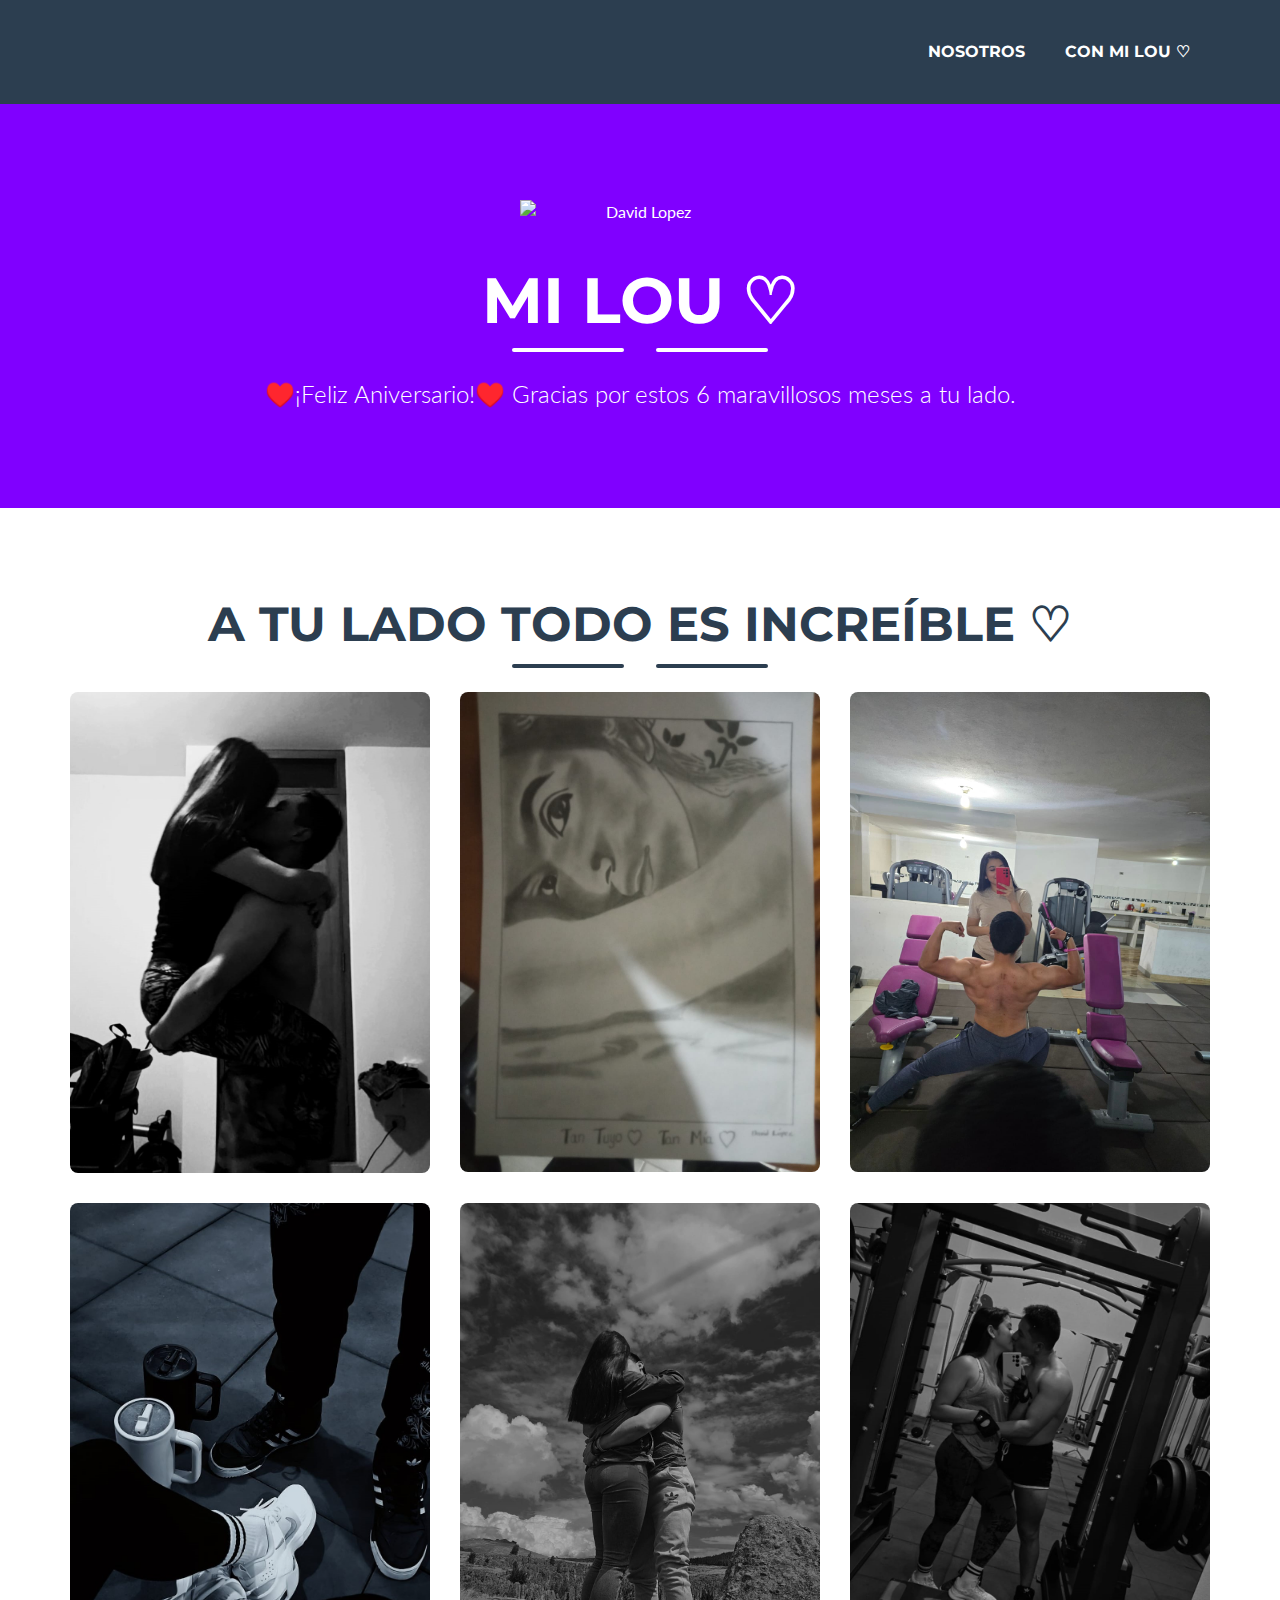
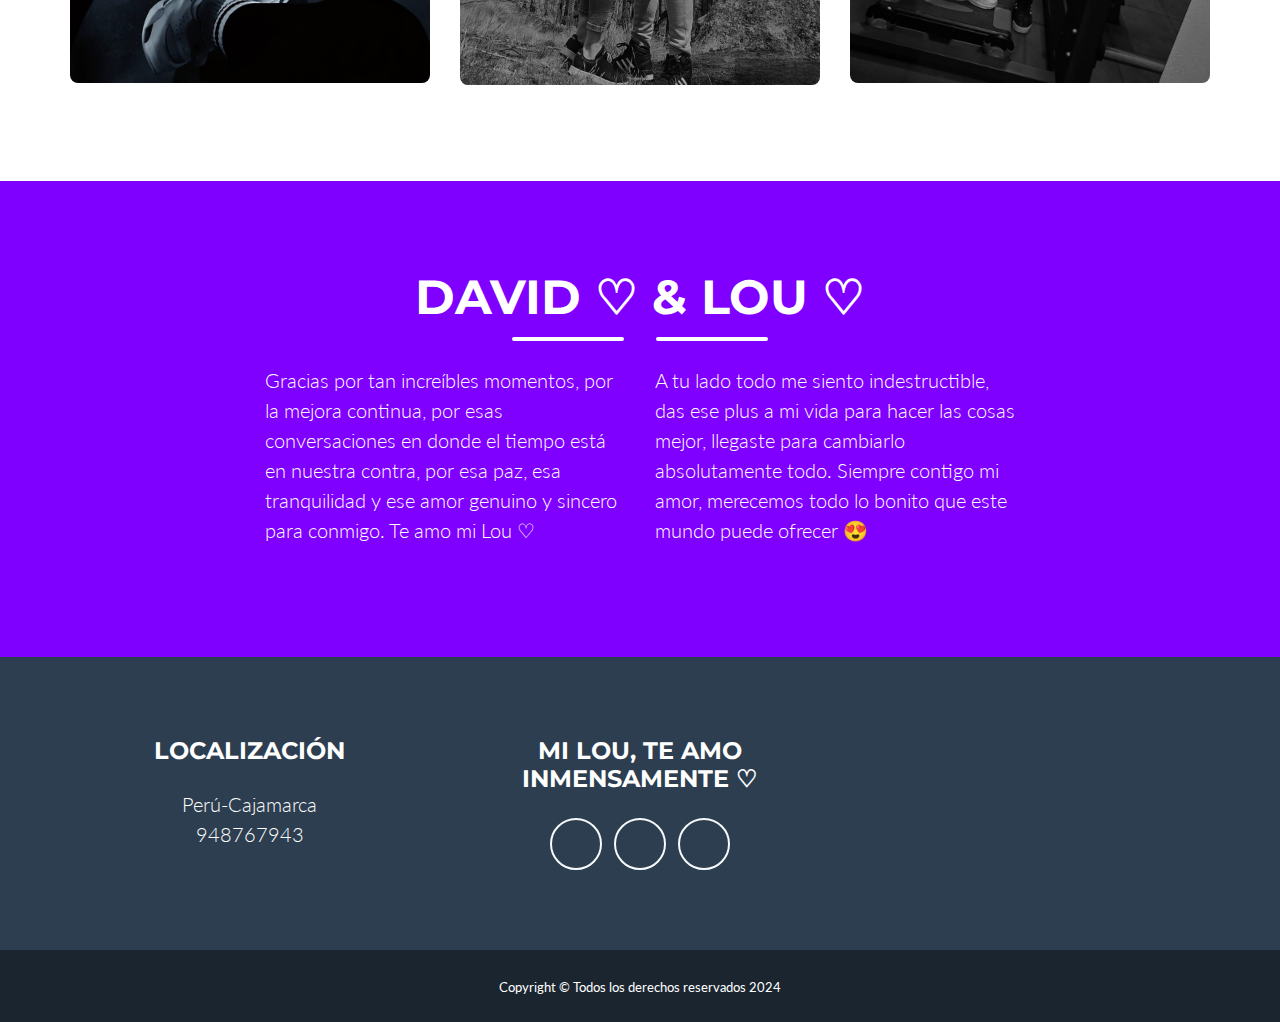
==== commit bdfb05d5: "te amo LOU" ====
--- a/index.html
+++ b/index.html
@@ -6,7 +6,7 @@
     <meta http-equiv="X-UA-Compatible" content="IE=edge">
     <title>Mi Lou ♡</title>
     <meta name="author" content="David Lopez">
-    <meta name="description" content="Website para la Asignatura de Ingenieria Web">
+    <meta name="description" content="Mi Lou">
     <meta name="viewport" content="width=device-width, initial-scale=1">
     <link rel="stylesheet" href="css//miestilo.css">
 
@@ -59,7 +59,7 @@
             </div>
 
             <!-- Masthead Subheading -->
-            <p class="masthead-subheading font-weight-light mb-0">¡Feliz Aniversario! Gracias por estos 6 maravillosos meses a tu lado.</p>
+            <p class="masthead-subheading font-weight-light mb-0">  ♥️¡Feliz Aniversario!♥️ Gracias por estos 6 maravillosos meses a tu lado.</p>
 
         </div>
     </header>
@@ -69,7 +69,7 @@
         <div class="container">
 
             <!-- Portfolio Section Heading -->
-            <h2 class="page-section-heading text-center text-uppercase text-secondary mb-0">Increíbles Momentos</h2>
+            <h2 class="page-section-heading text-center text-uppercase text-secondary mb-0">A tu lado todo es increíble ♡</h2>
 
             <!-- Icon Divider -->
             <div class="divider-custom">
@@ -180,10 +180,14 @@
             <!-- About Section Content -->
             <div class="row">
                 <div class="col-lg-4 ml-auto">
-                    <p class="lead">Gracias por tan increíbles momentos, por mejorar, por cada día hacerlo valioso y por tan grata compañía. Te amo mi Lou ♡</p>
+                    <p class="lead">Gracias por tan increíbles momentos, por la mejora continua, por esas conversaciones
+                        en donde el tiempo está en nuestra contra, por esa paz, esa tranquilidad y ese amor genuino
+                        y sincero para conmigo. Te amo mi Lou ♡</p>
                 </div>
                 <div class="col-lg-4 mr-auto">
-                    <p class="lead">A tu lado todo es mas sencillo, me das ese plus a mi vida y llegaste para sanar lo que no rompiste. Gracias por tanto ♡</p>
+                    <p class="lead">A tu lado todo me siento indestructible, das ese plus a mi vida para hacer las 
+                        cosas mejor, llegaste para cambiarlo absolutamente todo. Siempre contigo mi amor, merecemos 
+                        todo lo bonito que este mundo puede ofrecer 😍</p>
                 </div>
             </div>
         </div>
@@ -249,7 +253,7 @@
                         <div class="row justify-content-center">
                             <div class="col-lg-8">
                                 <!-- Portfolio Modal - Title -->
-                                <h2 class="portfolio-modal-title text-secondary text-uppercase mb-0">Nuestros momentos</h2>
+                                <h2 class="portfolio-modal-title text-secondary text-uppercase mb-0">Momentos para la eternidad</h2>
                                 <!-- Icon Divider -->
                                 <div class="divider-custom">
                                     <div class="divider-custom-line"></div>
@@ -261,7 +265,10 @@
                                 <!-- Portfolio Modal - Image -->
                                 <img class="img-fluid rounded mb-5" src="images/portfolio/one.jpeg">
                                 <!-- Portfolio Modal - Text -->
-                                <p class="mb-5">Llegaste a mi vida para hacerme recordar lo que siempre fuí y te lo agradezco infinitamente, eres lo mas maravilloso que tengo, gracias por hacerme sentir tan especial y por dejarme ser parte de tu vida, el camino es largo pero hagamoslo realidad ♡</p>
+                                <p class="mb-5">Esos momentos magicos en donde solo somos tú y yo, lo atesoro 
+                                    en mi corazón, la conexión tan increible que tenemos es real, amo esos 
+                                    momentos en los que el tiempo no necesariamente es nuestro aliado pero el
+                                    solo hecho de estar contigo es una eterna e indescriptible felicidad ♡</p>
                                 <button class="btn btn-primary" href="#" data-dismiss="modal">
                       <i class="fas fa-times fa-fw"></i>
                       Close Window
@@ -300,7 +307,10 @@
                                 <!-- Portfolio Modal - Image -->
                                 <img class="img-fluid rounded mb-5" src="images/portfolio/two.jpeg" alt="">
                                 <!-- Portfolio Modal - Text -->
-                                <p class="mb-5">Gracias por ser la mujer que me motiva a ser mejor persona, mejor ser humano, contigo todo me parece sencillo, fácil. Me siento indestructible y con muchas ganas de mejorar en todo aspecto, tu eres mi fuente de inspiración mi Lou ♡</p>
+                                <p class="mb-5">Eres esa mujer tan increíble y llena de magia que me hizo 
+                                    volver al camino, aquel ser que me salvo cuando me estaba hundiendo, no voy 
+                                    a rendirme, voy a luchar con todas mis fuerzas para que las cosas mejoren
+                                    y seas la mujer mas feliz del universo 🥺♥️</p>
                                 <button class="btn btn-primary" href="#" data-dismiss="modal">
                       <i class="fas fa-times fa-fw"></i>
                       Close Window
@@ -339,9 +349,12 @@
                                 <!-- Portfolio Modal - Image -->
                                 <img class="img-fluid rounded mb-5" src="images/portfolio/13.jpeg" alt="">
                                 <!-- Portfolio Modal - Text -->
-                                <p class="mb-5">Nuestro mayor leguaje de amor es apoyarnos en cada entrenamiento, sacar esa repeticion extra, exigirnos para dar lo mejor de nosotros, 
-                                    cuidar al máximo la técnica de nuestros ejercicios para que cada día que pasa obtengamos esos resultados tan ansiados y nos miremos en el espejo 
-                                    orgullosos de lo que estamos consiguiendo. Por mas infinito meses de entrenamiento a tu lado mi bebé ♡</p>
+                                <p class="mb-5">Nuestro mayor leguaje de amor es apoyarnos en cada entrenamiento, 
+                                    sacar esa repeticion extra, exigirnos para dar lo mejor de nosotros, 
+                                    cuidar al máximo la técnica de nuestros ejercicios para que cada día que 
+                                    pasa obtengamos esos resultados tan ansiados y nos miremos en el espejo 
+                                    orgullosos de lo que estamos consiguiendo. Por mas infinitos meses de 
+                                    entrenamiento a tu lado mi pollito 🐤♡</p>
                                 <button class="btn btn-primary" href="#" data-dismiss="modal">
                       <i class="fas fa-times fa-fw"></i>
                       Close Window
@@ -380,12 +393,12 @@
                                 <!-- Portfolio Modal - Image -->
                                 <img class="img-fluid rounded mb-5" src="images/portfolio/three.jpeg" alt="">
                                 <!-- Portfolio Modal - Text -->
-                                <p class="mb-5">Hablar contigo es paz y tranqulidad para el alma, ver como vamos consiguiendo esa 
+                                <p class="mb-5">Hablar contigo es paz y tranqulidad para el alma, ver como vamos consiguiendo esa
                                     confianza para hablar de absolutamente todo, reirnos y sobre todo manejar de la mejor manera 
-                                nuestros mini problemas, siempre te pediré que hables conmigo, que no te aisles, al contrario yo 
-                            estaré siempre para escucharte, para explicarte absolutamente todo, quiero que tengas esa paz, esa tranquilidad
-                        y ese buen humor que te caracteriza, merecemos muchas cosas bonitas, porque las buenas personas como nosotros
-                    tambien merecemos ser felices ♡</p>
+                                    nuestros mini problemas, siempre te pediré que hables conmigo, que no te aisles, al contrario 
+                                    yo estaré siempre para escucharte, para explicarte absolutamente todo, quiero que tengas esa paz, 
+                                    esa tranquilidad y ese buen humor que te caracteriza, merecemos muchas cosas bonitas, porque las buenas personas como nosotros
+                                    tambien merecemos ser felices ♥️</p>
                                 <button class="btn btn-primary" href="#" data-dismiss="modal">
                       <i class="fas fa-times fa-fw"></i>
                       Close Window
@@ -424,10 +437,11 @@
                                 <!-- Portfolio Modal - Image -->
                                 <img class="img-fluid rounded mb-5" src="images/portfolio/four.jpeg" alt="">
                                 <!-- Portfolio Modal - Text -->
-                                <p class="mb-5">Cada lugar al que fuimos significa para mí un recuerdo imborrable en mi corazón, cada locura, Cada
-                                    momento único y especial a tu lado es un regalo de la vida el cual aprecio y valoro, te amo,
-                                gracias por tantos recuerdos bonitos y llenos de aventuras a tu lado y sé que se vendran mas momentos, mas lugares 
-                                y mas destinos por conocer ♡</p>
+                                <p class="mb-5">Cada lugar al que fuimos tiene un significado especial, un recuerdo imborrable en 
+                                    mi corazón, cada locura compartida, esos momentos tan únicos y especiales a tu lado es un regalo 
+                                    de la vida el cual aprecio y valoro, te amo, gracias por tantos recuerdos bonitos acompañados de 
+                                    aventuras a tu lado, se vienen mas lugares, mas destinos los cuales conoceremos
+                                    juntos 👫🏻♡</p>
                                 <button class="btn btn-primary" href="#" data-dismiss="modal">
                       <i class="fas fa-times fa-fw"></i>
                       Close Window
@@ -469,8 +483,8 @@
                                 <p class="mb-5">Siempre tengamos presente que estaremos para apoyarnos, para motivarnos, para ser el lugar 
                                     seguro del otro, contarnos nuestros problemas, lo que nos aqueja, nuestros mayores miedos, eso nos ayudara 
                                     a no solo estar en los buenos momentos sino tambien en los malos y que la conexion y el vínculo sea mas fuerte.
-                                    Gracias por a pesar de todo aún confiar en mí y por el increible e indestructible equipo que formamos, te amo 
-                                    hoy y simpre mi amorcito ♡
+                                    Gracias por a pesar de todo aún confiar en mí y por el increíble e indestructible equipo que formamos, te amo 
+                                    hoy y siempre mi amorcito 😍♡
                                 </p>
                                 <button class="btn btn-primary" href="#" data-dismiss="modal">
                       <i class="fas fa-times fa-fw"></i>
--- a/css/miestilo.css
+++ b/css/miestilo.css
@@ -7198,7 +7198,7 @@
 }
 
 .bg-primary {
-    background-color: #1abc9c !important;
+    background-color: #8000FF !important;
 }
 
 a.bg-primary:hover,
